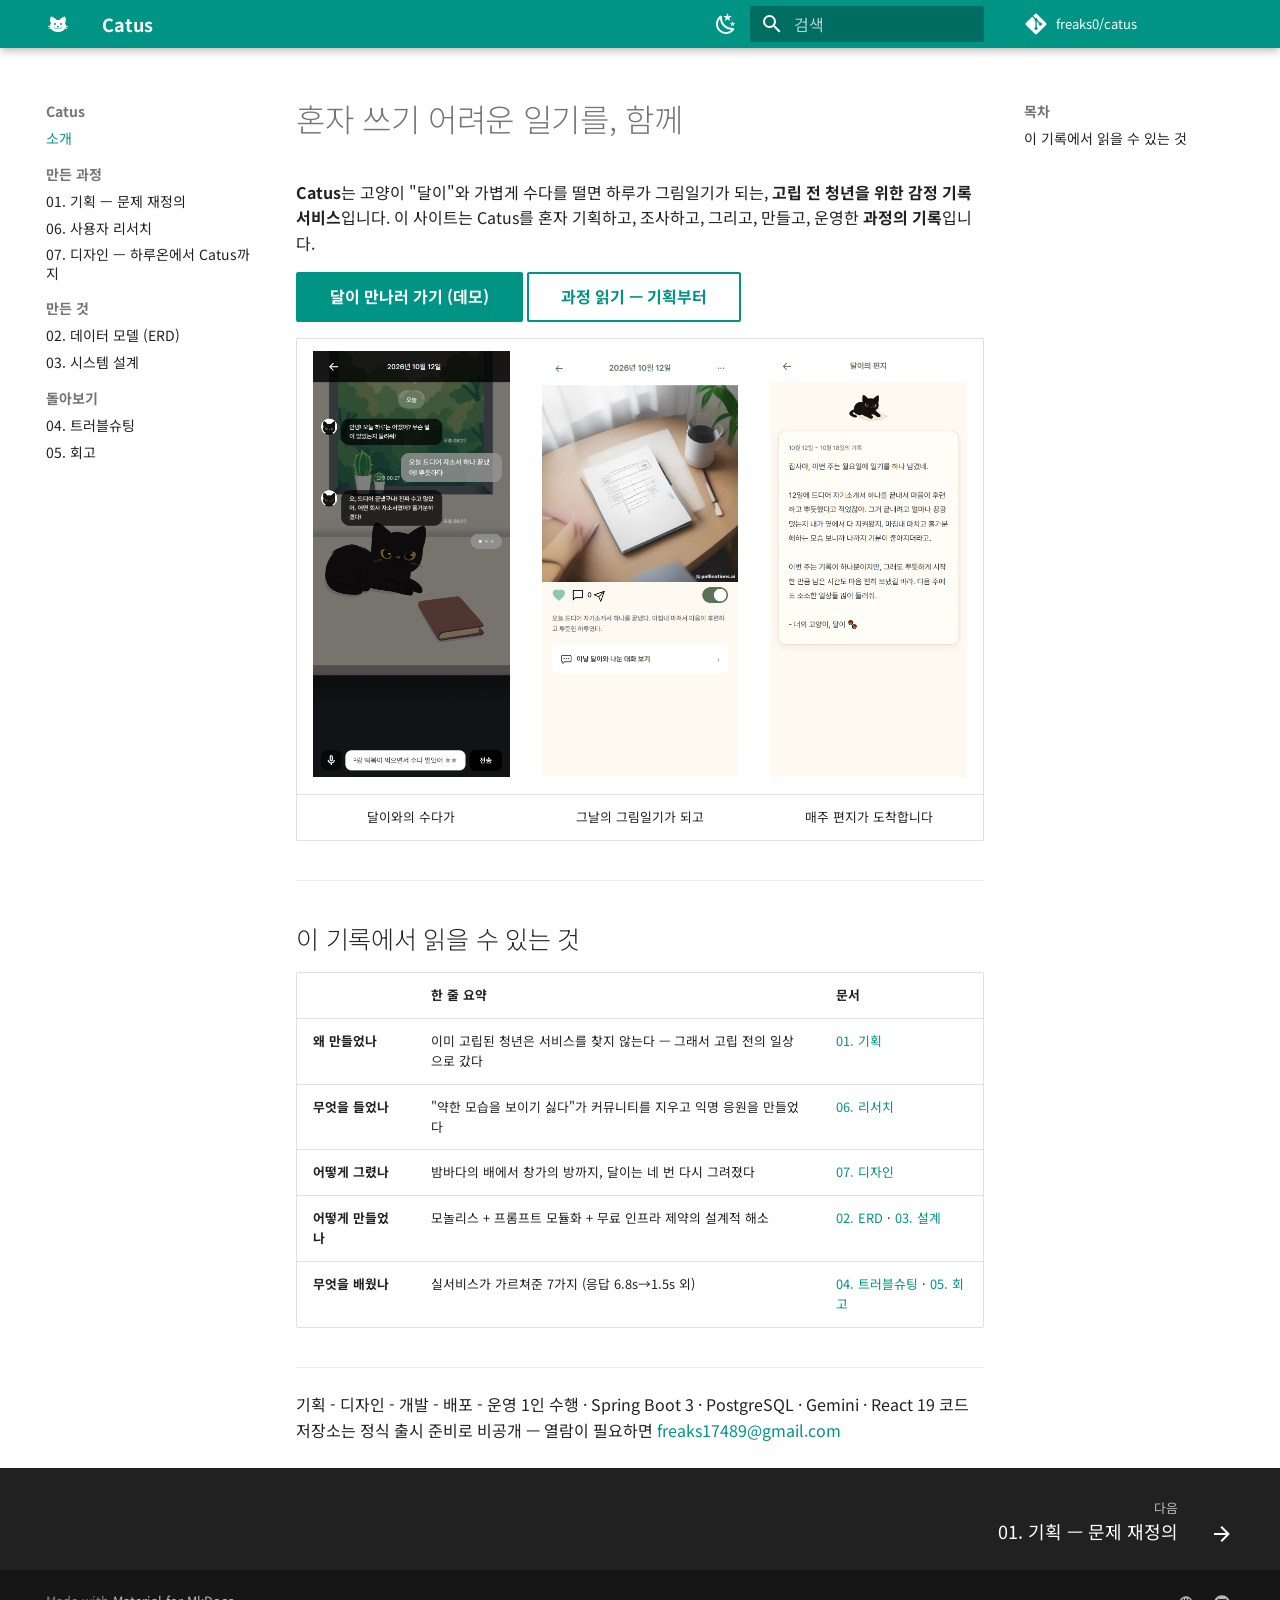
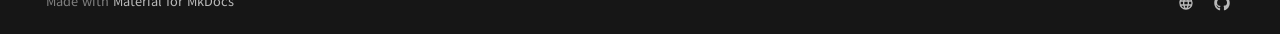
==== index.html @ 35c1a683 "Deployed dc7aa22 with MkDocs version: 1.6.1" ====
<!doctype html>
<html lang="ko" class="no-js">
  <head>
    
      <meta charset="utf-8">
      <meta name="viewport" content="width=device-width,initial-scale=1">
      
        <meta name="description" content="고립 전 청년을 위한 대화형 감정 기록 서비스 — 기획·설계·운영 기록">
      
      
      
        <link rel="canonical" href="https://freaks0.github.io/catus/index.html">
      
      
      
        <link rel="next" href="01-planning.html">
      
      
        
      
      
      <link rel="icon" href="design/dali-final.png">
      <meta name="generator" content="mkdocs-1.6.1, mkdocs-material-9.7.7">
    
    
      
        <title>Catus</title>
      
    
    
      <link rel="stylesheet" href="assets/stylesheets/main.ec1eaa64.min.css">
      
        
        <link rel="stylesheet" href="assets/stylesheets/palette.ab4e12ef.min.css">
      
      


    
    
      
    
    
      
        
        
        <link rel="preconnect" href="https://fonts.gstatic.com" crossorigin>
        <link rel="stylesheet" href="https://fonts.googleapis.com/css?family=Noto+Sans+KR:300,300i,400,400i,700,700i%7CJetBrains+Mono:400,400i,700,700i&display=fallback">
        <style>:root{--md-text-font:"Noto Sans KR";--md-code-font:"JetBrains Mono"}</style>
      
    
    
    <script>__md_scope=new URL(".",location),__md_hash=e=>[...e].reduce(((e,_)=>(e<<5)-e+_.charCodeAt(0)),0),__md_get=(e,_=localStorage,t=__md_scope)=>JSON.parse(_.getItem(t.pathname+"."+e)),__md_set=(e,_,t=localStorage,a=__md_scope)=>{try{t.setItem(a.pathname+"."+e,JSON.stringify(_))}catch(e){}}</script>
    
      

    
    
  </head>
  
  
    
    
      
    
    
    
    
    <body dir="ltr" data-md-color-scheme="default" data-md-color-primary="teal" data-md-color-accent="deep-orange">
  
    
    <input class="md-toggle" data-md-toggle="drawer" type="checkbox" id="__drawer" autocomplete="off">
    <input class="md-toggle" data-md-toggle="search" type="checkbox" id="__search" autocomplete="off">
    <label class="md-overlay" for="__drawer"></label>
    <div data-md-component="skip">
      
        
        <a href="#_1" class="md-skip">
          콘텐츠로 이동
        </a>
      
    </div>
    <div data-md-component="announce">
      
    </div>
    
    
      

  

<header class="md-header md-header--shadow" data-md-component="header">
  <nav class="md-header__inner md-grid" aria-label="상단/헤더">
    <a href="index.html" title="Catus" class="md-header__button md-logo" aria-label="Catus" data-md-component="logo">
      
  
  <svg xmlns="http://www.w3.org/2000/svg" viewBox="0 0 24 24"><path d="m12 8-1.33.09C9.81 7.07 7.4 4.5 5 4.5c0 0-1.97 2.96-.04 6.91-.55.83-.89 1.26-.96 2.25l-1.93.29.21.98 1.76-.26.14.71-1.57.94.47.89 1.45-.89C5.68 18.76 8.59 20 12 20s6.32-1.24 7.47-3.68l1.45.89.47-.89-1.57-.94.14-.71 1.76.26.21-.98-1.93-.29c-.07-.99-.41-1.42-.96-2.25C20.97 7.46 19 4.5 19 4.5c-2.4 0-4.81 2.57-5.67 3.59zm-3 3a1 1 0 0 1 1 1 1 1 0 0 1-1 1 1 1 0 0 1-1-1 1 1 0 0 1 1-1m6 0a1 1 0 0 1 1 1 1 1 0 0 1-1 1 1 1 0 0 1-1-1 1 1 0 0 1 1-1m-4 3h2l-.7 1.39c.2.64.76 1.11 1.45 1.11a1.5 1.5 0 0 0 1.5-1.5h.5a2 2 0 0 1-2 2c-.75 0-1.4-.41-1.75-1-.35.59-1 1-1.75 1a2 2 0 0 1-2-2h.5a1.5 1.5 0 0 0 1.5 1.5c.69 0 1.25-.47 1.45-1.11z"/></svg>

    </a>
    <label class="md-header__button md-icon" for="__drawer">
      
      <svg xmlns="http://www.w3.org/2000/svg" viewBox="0 0 24 24"><path d="M3 6h18v2H3zm0 5h18v2H3zm0 5h18v2H3z"/></svg>
    </label>
    <div class="md-header__title" data-md-component="header-title">
      <div class="md-header__ellipsis">
        <div class="md-header__topic">
          <span class="md-ellipsis">
            Catus
          </span>
        </div>
        <div class="md-header__topic" data-md-component="header-topic">
          <span class="md-ellipsis">
            
              소개
            
          </span>
        </div>
      </div>
    </div>
    
      
        <form class="md-header__option" data-md-component="palette">
  
    
    
    
    <input class="md-option" data-md-color-media="(prefers-color-scheme: light)" data-md-color-scheme="default" data-md-color-primary="teal" data-md-color-accent="deep-orange"  aria-label="다크 모드"  type="radio" name="__palette" id="__palette_0">
    
      <label class="md-header__button md-icon" title="다크 모드" for="__palette_1" hidden>
        <svg xmlns="http://www.w3.org/2000/svg" viewBox="0 0 24 24"><path d="m17.75 4.09-2.53 1.94.91 3.06-2.63-1.81-2.63 1.81.91-3.06-2.53-1.94L12.44 4l1.06-3 1.06 3zm3.5 6.91-1.64 1.25.59 1.98-1.7-1.17-1.7 1.17.59-1.98L15.75 11l2.06-.05L18.5 9l.69 1.95zm-2.28 4.95c.83-.08 1.72 1.1 1.19 1.85-.32.45-.66.87-1.08 1.27C15.17 23 8.84 23 4.94 19.07c-3.91-3.9-3.91-10.24 0-14.14.4-.4.82-.76 1.27-1.08.75-.53 1.93.36 1.85 1.19-.27 2.86.69 5.83 2.89 8.02a9.96 9.96 0 0 0 8.02 2.89m-1.64 2.02a12.08 12.08 0 0 1-7.8-3.47c-2.17-2.19-3.33-5-3.49-7.82-2.81 3.14-2.7 7.96.31 10.98 3.02 3.01 7.84 3.12 10.98.31"/></svg>
      </label>
    
  
    
    
    
    <input class="md-option" data-md-color-media="(prefers-color-scheme: dark)" data-md-color-scheme="slate" data-md-color-primary="teal" data-md-color-accent="deep-orange"  aria-label="라이트 모드"  type="radio" name="__palette" id="__palette_1">
    
      <label class="md-header__button md-icon" title="라이트 모드" for="__palette_0" hidden>
        <svg xmlns="http://www.w3.org/2000/svg" viewBox="0 0 24 24"><path d="M12 7a5 5 0 0 1 5 5 5 5 0 0 1-5 5 5 5 0 0 1-5-5 5 5 0 0 1 5-5m0 2a3 3 0 0 0-3 3 3 3 0 0 0 3 3 3 3 0 0 0 3-3 3 3 0 0 0-3-3m0-7 2.39 3.42C13.65 5.15 12.84 5 12 5s-1.65.15-2.39.42zM3.34 7l4.16-.35A7.2 7.2 0 0 0 5.94 8.5c-.44.74-.69 1.5-.83 2.29zm.02 10 1.76-3.77a7.131 7.131 0 0 0 2.38 4.14zM20.65 7l-1.77 3.79a7.02 7.02 0 0 0-2.38-4.15zm-.01 10-4.14.36c.59-.51 1.12-1.14 1.54-1.86.42-.73.69-1.5.83-2.29zM12 22l-2.41-3.44c.74.27 1.55.44 2.41.44.82 0 1.63-.17 2.37-.44z"/></svg>
      </label>
    
  
</form>
      
    
    
      <script>var palette=__md_get("__palette");if(palette&&palette.color){if("(prefers-color-scheme)"===palette.color.media){var media=matchMedia("(prefers-color-scheme: light)"),input=document.querySelector(media.matches?"[data-md-color-media='(prefers-color-scheme: light)']":"[data-md-color-media='(prefers-color-scheme: dark)']");palette.color.media=input.getAttribute("data-md-color-media"),palette.color.scheme=input.getAttribute("data-md-color-scheme"),palette.color.primary=input.getAttribute("data-md-color-primary"),palette.color.accent=input.getAttribute("data-md-color-accent")}for(var[key,value]of Object.entries(palette.color))document.body.setAttribute("data-md-color-"+key,value)}</script>
    
    
    
      
      
        <label class="md-header__button md-icon" for="__search">
          
          <svg xmlns="http://www.w3.org/2000/svg" viewBox="0 0 24 24"><path d="M9.5 3A6.5 6.5 0 0 1 16 9.5c0 1.61-.59 3.09-1.56 4.23l.27.27h.79l5 5-1.5 1.5-5-5v-.79l-.27-.27A6.52 6.52 0 0 1 9.5 16 6.5 6.5 0 0 1 3 9.5 6.5 6.5 0 0 1 9.5 3m0 2C7 5 5 7 5 9.5S7 14 9.5 14 14 12 14 9.5 12 5 9.5 5"/></svg>
        </label>
        <div class="md-search" data-md-component="search" role="dialog">
  <label class="md-search__overlay" for="__search"></label>
  <div class="md-search__inner" role="search">
    <form class="md-search__form" name="search">
      <input type="text" class="md-search__input" name="query" aria-label="검색" placeholder="검색" autocapitalize="off" autocorrect="off" autocomplete="off" spellcheck="false" data-md-component="search-query" required>
      <label class="md-search__icon md-icon" for="__search">
        
        <svg xmlns="http://www.w3.org/2000/svg" viewBox="0 0 24 24"><path d="M9.5 3A6.5 6.5 0 0 1 16 9.5c0 1.61-.59 3.09-1.56 4.23l.27.27h.79l5 5-1.5 1.5-5-5v-.79l-.27-.27A6.52 6.52 0 0 1 9.5 16 6.5 6.5 0 0 1 3 9.5 6.5 6.5 0 0 1 9.5 3m0 2C7 5 5 7 5 9.5S7 14 9.5 14 14 12 14 9.5 12 5 9.5 5"/></svg>
        
        <svg xmlns="http://www.w3.org/2000/svg" viewBox="0 0 24 24"><path d="M20 11v2H8l5.5 5.5-1.42 1.42L4.16 12l7.92-7.92L13.5 5.5 8 11z"/></svg>
      </label>
      <nav class="md-search__options" aria-label="검색">
        
        <button type="reset" class="md-search__icon md-icon" title="지우기" aria-label="지우기" tabindex="-1">
          
          <svg xmlns="http://www.w3.org/2000/svg" viewBox="0 0 24 24"><path d="M19 6.41 17.59 5 12 10.59 6.41 5 5 6.41 10.59 12 5 17.59 6.41 19 12 13.41 17.59 19 19 17.59 13.41 12z"/></svg>
        </button>
      </nav>
      
        <div class="md-search__suggest" data-md-component="search-suggest"></div>
      
    </form>
    <div class="md-search__output">
      <div class="md-search__scrollwrap" tabindex="0" data-md-scrollfix>
        <div class="md-search-result" data-md-component="search-result">
          <div class="md-search-result__meta">
            검색 초기화
          </div>
          <ol class="md-search-result__list" role="presentation"></ol>
        </div>
      </div>
    </div>
  </div>
</div>
      
    
    
      <div class="md-header__source">
        <a href="https://github.com/freaks0/catus" title="저장소로 이동" class="md-source" data-md-component="source">
  <div class="md-source__icon md-icon">
    
    <svg xmlns="http://www.w3.org/2000/svg" viewBox="0 0 448 512"><!--! Font Awesome Free 7.1.0 by @fontawesome - https://fontawesome.com License - https://fontawesome.com/license/free (Icons: CC BY 4.0, Fonts: SIL OFL 1.1, Code: MIT License) Copyright 2025 Fonticons, Inc.--><path d="M439.6 236.1 244 40.5c-5.4-5.5-12.8-8.5-20.4-8.5s-15 3-20.4 8.4L162.5 81l51.5 51.5c27.1-9.1 52.7 16.8 43.4 43.7l49.7 49.7c34.2-11.8 61.2 31 35.5 56.7-26.5 26.5-70.2-2.9-56-37.3L240.3 199v121.9c25.3 12.5 22.3 41.8 9.1 55-6.4 6.4-15.2 10.1-24.3 10.1s-17.8-3.6-24.3-10.1c-17.6-17.6-11.1-46.9 11.2-56v-123c-20.8-8.5-24.6-30.7-18.6-45L142.6 101 8.5 235.1C3 240.6 0 247.9 0 255.5s3 15 8.5 20.4l195.6 195.7c5.4 5.4 12.7 8.4 20.4 8.4s15-3 20.4-8.4l194.7-194.7c5.4-5.4 8.4-12.8 8.4-20.4s-3-15-8.4-20.4"/></svg>
  </div>
  <div class="md-source__repository">
    freaks0/catus
  </div>
</a>
      </div>
    
  </nav>
  
</header>
    
    <div class="md-container" data-md-component="container">
      
      
        
          
        
      
      <main class="md-main" data-md-component="main">
        <div class="md-main__inner md-grid">
          
            
              
              <div class="md-sidebar md-sidebar--primary" data-md-component="sidebar" data-md-type="navigation" >
                <div class="md-sidebar__scrollwrap">
                  <div class="md-sidebar__inner">
                    



<nav class="md-nav md-nav--primary" aria-label="네비게이션" data-md-level="0">
  <label class="md-nav__title" for="__drawer">
    <a href="index.html" title="Catus" class="md-nav__button md-logo" aria-label="Catus" data-md-component="logo">
      
  
  <svg xmlns="http://www.w3.org/2000/svg" viewBox="0 0 24 24"><path d="m12 8-1.33.09C9.81 7.07 7.4 4.5 5 4.5c0 0-1.97 2.96-.04 6.91-.55.83-.89 1.26-.96 2.25l-1.93.29.21.98 1.76-.26.14.71-1.57.94.47.89 1.45-.89C5.68 18.76 8.59 20 12 20s6.32-1.24 7.47-3.68l1.45.89.47-.89-1.57-.94.14-.71 1.76.26.21-.98-1.93-.29c-.07-.99-.41-1.42-.96-2.25C20.97 7.46 19 4.5 19 4.5c-2.4 0-4.81 2.57-5.67 3.59zm-3 3a1 1 0 0 1 1 1 1 1 0 0 1-1 1 1 1 0 0 1-1-1 1 1 0 0 1 1-1m6 0a1 1 0 0 1 1 1 1 1 0 0 1-1 1 1 1 0 0 1-1-1 1 1 0 0 1 1-1m-4 3h2l-.7 1.39c.2.64.76 1.11 1.45 1.11a1.5 1.5 0 0 0 1.5-1.5h.5a2 2 0 0 1-2 2c-.75 0-1.4-.41-1.75-1-.35.59-1 1-1.75 1a2 2 0 0 1-2-2h.5a1.5 1.5 0 0 0 1.5 1.5c.69 0 1.25-.47 1.45-1.11z"/></svg>

    </a>
    Catus
  </label>
  
    <div class="md-nav__source">
      <a href="https://github.com/freaks0/catus" title="저장소로 이동" class="md-source" data-md-component="source">
  <div class="md-source__icon md-icon">
    
    <svg xmlns="http://www.w3.org/2000/svg" viewBox="0 0 448 512"><!--! Font Awesome Free 7.1.0 by @fontawesome - https://fontawesome.com License - https://fontawesome.com/license/free (Icons: CC BY 4.0, Fonts: SIL OFL 1.1, Code: MIT License) Copyright 2025 Fonticons, Inc.--><path d="M439.6 236.1 244 40.5c-5.4-5.5-12.8-8.5-20.4-8.5s-15 3-20.4 8.4L162.5 81l51.5 51.5c27.1-9.1 52.7 16.8 43.4 43.7l49.7 49.7c34.2-11.8 61.2 31 35.5 56.7-26.5 26.5-70.2-2.9-56-37.3L240.3 199v121.9c25.3 12.5 22.3 41.8 9.1 55-6.4 6.4-15.2 10.1-24.3 10.1s-17.8-3.6-24.3-10.1c-17.6-17.6-11.1-46.9 11.2-56v-123c-20.8-8.5-24.6-30.7-18.6-45L142.6 101 8.5 235.1C3 240.6 0 247.9 0 255.5s3 15 8.5 20.4l195.6 195.7c5.4 5.4 12.7 8.4 20.4 8.4s15-3 20.4-8.4l194.7-194.7c5.4-5.4 8.4-12.8 8.4-20.4s-3-15-8.4-20.4"/></svg>
  </div>
  <div class="md-source__repository">
    freaks0/catus
  </div>
</a>
    </div>
  
  <ul class="md-nav__list" data-md-scrollfix>
    
      
      
  
  
    
  
  
  
    <li class="md-nav__item md-nav__item--active">
      
      <input class="md-nav__toggle md-toggle" type="checkbox" id="__toc">
      
      
        
      
      
        <label class="md-nav__link md-nav__link--active" for="__toc">
          
  
  
  <span class="md-ellipsis">
    
  
    소개
  

    
  </span>
  
  

          <span class="md-nav__icon md-icon"></span>
        </label>
      
      <a href="index.html" class="md-nav__link md-nav__link--active">
        
  
  
  <span class="md-ellipsis">
    
  
    소개
  

    
  </span>
  
  

      </a>
      
        

<nav class="md-nav md-nav--secondary" aria-label="목차">
  
  
  
    
  
  
    <label class="md-nav__title" for="__toc">
      <span class="md-nav__icon md-icon"></span>
      목차
    </label>
    <ul class="md-nav__list" data-md-component="toc" data-md-scrollfix>
      
        <li class="md-nav__item">
  <a href="#_2" class="md-nav__link">
    <span class="md-ellipsis">
      
        이 기록에서 읽을 수 있는 것
      
    </span>
  </a>
  
</li>
      
    </ul>
  
</nav>
      
    </li>
  

    
      
      
  
  
  
  
    
    
    
    
      
        
        
      
    
    
    <li class="md-nav__item md-nav__item--section md-nav__item--nested">
      
        
        
        <input class="md-nav__toggle md-toggle " type="checkbox" id="__nav_2" >
        
          
          <label class="md-nav__link" for="__nav_2" id="__nav_2_label" tabindex="">
            
  
  
  <span class="md-ellipsis">
    
  
    만든 과정
  

    
  </span>
  
  

            <span class="md-nav__icon md-icon"></span>
          </label>
        
        <nav class="md-nav" data-md-level="1" aria-labelledby="__nav_2_label" aria-expanded="false">
          <label class="md-nav__title" for="__nav_2">
            <span class="md-nav__icon md-icon"></span>
            
  
    만든 과정
  

          </label>
          <ul class="md-nav__list" data-md-scrollfix>
            
              
                
  
  
  
  
    <li class="md-nav__item">
      <a href="01-planning.html" class="md-nav__link">
        
  
  
  <span class="md-ellipsis">
    
  
    01. 기획 — 문제 재정의
  

    
  </span>
  
  

      </a>
    </li>
  

              
            
              
                
  
  
  
  
    <li class="md-nav__item">
      <a href="06-user-research.html" class="md-nav__link">
        
  
  
  <span class="md-ellipsis">
    
  
    06. 사용자 리서치
  

    
  </span>
  
  

      </a>
    </li>
  

              
            
              
                
  
  
  
  
    <li class="md-nav__item">
      <a href="07-design.html" class="md-nav__link">
        
  
  
  <span class="md-ellipsis">
    
  
    07. 디자인 — 하루온에서 Catus까지
  

    
  </span>
  
  

      </a>
    </li>
  

              
            
          </ul>
        </nav>
      
    </li>
  

    
      
      
  
  
  
  
    
    
    
    
      
        
        
      
    
    
    <li class="md-nav__item md-nav__item--section md-nav__item--nested">
      
        
        
        <input class="md-nav__toggle md-toggle " type="checkbox" id="__nav_3" >
        
          
          <label class="md-nav__link" for="__nav_3" id="__nav_3_label" tabindex="">
            
  
  
  <span class="md-ellipsis">
    
  
    만든 것
  

    
  </span>
  
  

            <span class="md-nav__icon md-icon"></span>
          </label>
        
        <nav class="md-nav" data-md-level="1" aria-labelledby="__nav_3_label" aria-expanded="false">
          <label class="md-nav__title" for="__nav_3">
            <span class="md-nav__icon md-icon"></span>
            
  
    만든 것
  

          </label>
          <ul class="md-nav__list" data-md-scrollfix>
            
              
                
  
  
  
  
    <li class="md-nav__item">
      <a href="02-erd.html" class="md-nav__link">
        
  
  
  <span class="md-ellipsis">
    
  
    02. 데이터 모델 (ERD)
  

    
  </span>
  
  

      </a>
    </li>
  

              
            
              
                
  
  
  
  
    <li class="md-nav__item">
      <a href="03-architecture.html" class="md-nav__link">
        
  
  
  <span class="md-ellipsis">
    
  
    03. 시스템 설계
  

    
  </span>
  
  

      </a>
    </li>
  

              
            
          </ul>
        </nav>
      
    </li>
  

    
      
      
  
  
  
  
    
    
    
    
      
        
        
      
    
    
    <li class="md-nav__item md-nav__item--section md-nav__item--nested">
      
        
        
        <input class="md-nav__toggle md-toggle " type="checkbox" id="__nav_4" >
        
          
          <label class="md-nav__link" for="__nav_4" id="__nav_4_label" tabindex="">
            
  
  
  <span class="md-ellipsis">
    
  
    돌아보기
  

    
  </span>
  
  

            <span class="md-nav__icon md-icon"></span>
          </label>
        
        <nav class="md-nav" data-md-level="1" aria-labelledby="__nav_4_label" aria-expanded="false">
          <label class="md-nav__title" for="__nav_4">
            <span class="md-nav__icon md-icon"></span>
            
  
    돌아보기
  

          </label>
          <ul class="md-nav__list" data-md-scrollfix>
            
              
                
  
  
  
  
    <li class="md-nav__item">
      <a href="04-troubleshooting.html" class="md-nav__link">
        
  
  
  <span class="md-ellipsis">
    
  
    04. 트러블슈팅
  

    
  </span>
  
  

      </a>
    </li>
  

              
            
              
                
  
  
  
  
    <li class="md-nav__item">
      <a href="05-retrospective.html" class="md-nav__link">
        
  
  
  <span class="md-ellipsis">
    
  
    05. 회고
  

    
  </span>
  
  

      </a>
    </li>
  

              
            
          </ul>
        </nav>
      
    </li>
  

    
  </ul>
</nav>
                  </div>
                </div>
              </div>
            
            
              
              <div class="md-sidebar md-sidebar--secondary" data-md-component="sidebar" data-md-type="toc" >
                <div class="md-sidebar__scrollwrap">
                  <div class="md-sidebar__inner">
                    

<nav class="md-nav md-nav--secondary" aria-label="목차">
  
  
  
    
  
  
    <label class="md-nav__title" for="__toc">
      <span class="md-nav__icon md-icon"></span>
      목차
    </label>
    <ul class="md-nav__list" data-md-component="toc" data-md-scrollfix>
      
        <li class="md-nav__item">
  <a href="#_2" class="md-nav__link">
    <span class="md-ellipsis">
      
        이 기록에서 읽을 수 있는 것
      
    </span>
  </a>
  
</li>
      
    </ul>
  
</nav>
                  </div>
                </div>
              </div>
            
          
          
            <div class="md-content" data-md-component="content">
              
              <article class="md-content__inner md-typeset">
                
                  


  
  


<h1 id="_1">혼자 쓰기 어려운 일기를, 함께<a class="headerlink" href="#_1" title="Permanent link">&para;</a></h1>
<p><strong>Catus</strong>는 고양이 "달이"와 가볍게 수다를 떨면 하루가 그림일기가 되는, <strong>고립 전 청년을 위한 감정 기록 서비스</strong>입니다.
이 사이트는 Catus를 혼자 기획하고, 조사하고, 그리고, 만들고, 운영한 <strong>과정의 기록</strong>입니다.</p>
<p><a class="md-button md-button--primary" href="https://catus-app.vercel.app">달이 만나러 가기 (데모)</a>
<a class="md-button" href="01-planning.html">과정 읽기 — 기획부터</a></p>
<table>
<thead>
<tr>
<th style="text-align: center;"><img src="screenshots/chat.png" width="230"/></th>
<th style="text-align: center;"><img src="screenshots/diary.png" width="230"/></th>
<th style="text-align: center;"><img src="screenshots/letter.png" width="230"/></th>
</tr>
</thead>
<tbody>
<tr>
<td style="text-align: center;">달이와의 수다가</td>
<td style="text-align: center;">그날의 그림일기가 되고</td>
<td style="text-align: center;">매주 편지가 도착합니다</td>
</tr>
</tbody>
</table>
<hr />
<h2 id="_2">이 기록에서 읽을 수 있는 것<a class="headerlink" href="#_2" title="Permanent link">&para;</a></h2>
<table>
<thead>
<tr>
<th></th>
<th>한 줄 요약</th>
<th>문서</th>
</tr>
</thead>
<tbody>
<tr>
<td><strong>왜 만들었나</strong></td>
<td>이미 고립된 청년은 서비스를 찾지 않는다 — 그래서 고립 전의 일상으로 갔다</td>
<td><a href="01-planning.html">01. 기획</a></td>
</tr>
<tr>
<td><strong>무엇을 들었나</strong></td>
<td>"약한 모습을 보이기 싫다"가 커뮤니티를 지우고 익명 응원을 만들었다</td>
<td><a href="06-user-research.html">06. 리서치</a></td>
</tr>
<tr>
<td><strong>어떻게 그렸나</strong></td>
<td>밤바다의 배에서 창가의 방까지, 달이는 네 번 다시 그려졌다</td>
<td><a href="07-design.html">07. 디자인</a></td>
</tr>
<tr>
<td><strong>어떻게 만들었나</strong></td>
<td>모놀리스 + 프롬프트 모듈화 + 무료 인프라 제약의 설계적 해소</td>
<td><a href="02-erd.html">02. ERD</a> · <a href="03-architecture.html">03. 설계</a></td>
</tr>
<tr>
<td><strong>무엇을 배웠나</strong></td>
<td>실서비스가 가르쳐준 7가지 (응답 6.8s→1.5s 외)</td>
<td><a href="04-troubleshooting.html">04. 트러블슈팅</a> · <a href="05-retrospective.html">05. 회고</a></td>
</tr>
</tbody>
</table>
<hr />
<p>기획 - 디자인 - 개발 - 배포 - 운영 1인 수행 · Spring Boot 3 · PostgreSQL · Gemini · React 19
코드 저장소는 정식 출시 준비로 비공개 — 열람이 필요하면 <a href="mailto:freaks17489@gmail.com">freaks17489@gmail.com</a></p>












                
              </article>
            </div>
          
          
<script>var target=document.getElementById(location.hash.slice(1));target&&target.name&&(target.checked=target.name.startsWith("__tabbed_"))</script>
        </div>
        
          <button type="button" class="md-top md-icon" data-md-component="top" hidden>
  
  <svg xmlns="http://www.w3.org/2000/svg" viewBox="0 0 24 24"><path d="M13 20h-2V8l-5.5 5.5-1.42-1.42L12 4.16l7.92 7.92-1.42 1.42L13 8z"/></svg>
  맨위로
</button>
        
      </main>
      
        <footer class="md-footer">
  
    
      
      <nav class="md-footer__inner md-grid" aria-label="하단/푸터" >
        
        
          
          <a href="01-planning.html" class="md-footer__link md-footer__link--next" aria-label="다음: 01. 기획 — 문제 재정의">
            <div class="md-footer__title">
              <span class="md-footer__direction">
                다음
              </span>
              <div class="md-ellipsis">
                01. 기획 — 문제 재정의
              </div>
            </div>
            <div class="md-footer__button md-icon">
              
              <svg xmlns="http://www.w3.org/2000/svg" viewBox="0 0 24 24"><path d="M4 11v2h12l-5.5 5.5 1.42 1.42L19.84 12l-7.92-7.92L10.5 5.5 16 11z"/></svg>
            </div>
          </a>
        
      </nav>
    
  
  <div class="md-footer-meta md-typeset">
    <div class="md-footer-meta__inner md-grid">
      <div class="md-copyright">
  
  
    Made with
    <a href="https://squidfunk.github.io/mkdocs-material/" target="_blank" rel="noopener">
      Material for MkDocs
    </a>
  
</div>
      
        
<div class="md-social">
  
    
    
    
    
    <a href="https://catus-app.vercel.app" target="_blank" rel="noopener" title="Live Demo" class="md-social__link">
      <svg xmlns="http://www.w3.org/2000/svg" viewBox="0 0 24 24"><path d="M16.36 14c.08-.66.14-1.32.14-2s-.06-1.34-.14-2h3.38c.16.64.26 1.31.26 2s-.1 1.36-.26 2m-5.15 5.56c.6-1.11 1.06-2.31 1.38-3.56h2.95a8.03 8.03 0 0 1-4.33 3.56M14.34 14H9.66c-.1-.66-.16-1.32-.16-2s.06-1.35.16-2h4.68c.09.65.16 1.32.16 2s-.07 1.34-.16 2M12 19.96c-.83-1.2-1.5-2.53-1.91-3.96h3.82c-.41 1.43-1.08 2.76-1.91 3.96M8 8H5.08A7.92 7.92 0 0 1 9.4 4.44C8.8 5.55 8.35 6.75 8 8m-2.92 8H8c.35 1.25.8 2.45 1.4 3.56A8 8 0 0 1 5.08 16m-.82-2C4.1 13.36 4 12.69 4 12s.1-1.36.26-2h3.38c-.08.66-.14 1.32-.14 2s.06 1.34.14 2M12 4.03c.83 1.2 1.5 2.54 1.91 3.97h-3.82c.41-1.43 1.08-2.77 1.91-3.97M18.92 8h-2.95a15.7 15.7 0 0 0-1.38-3.56c1.84.63 3.37 1.9 4.33 3.56M12 2C6.47 2 2 6.5 2 12a10 10 0 0 0 10 10 10 10 0 0 0 10-10A10 10 0 0 0 12 2"/></svg>
    </a>
  
    
    
    
    
      
      
    
    <a href="https://github.com/freaks0" target="_blank" rel="noopener" title="github.com" class="md-social__link">
      <svg xmlns="http://www.w3.org/2000/svg" viewBox="0 0 512 512"><!--! Font Awesome Free 7.1.0 by @fontawesome - https://fontawesome.com License - https://fontawesome.com/license/free (Icons: CC BY 4.0, Fonts: SIL OFL 1.1, Code: MIT License) Copyright 2025 Fonticons, Inc.--><path d="M173.9 397.4c0 2-2.3 3.6-5.2 3.6-3.3.3-5.6-1.3-5.6-3.6 0-2 2.3-3.6 5.2-3.6 3-.3 5.6 1.3 5.6 3.6m-31.1-4.5c-.7 2 1.3 4.3 4.3 4.9 2.6 1 5.6 0 6.2-2s-1.3-4.3-4.3-5.2c-2.6-.7-5.5.3-6.2 2.3m44.2-1.7c-2.9.7-4.9 2.6-4.6 4.9.3 2 2.9 3.3 5.9 2.6 2.9-.7 4.9-2.6 4.6-4.6-.3-1.9-3-3.2-5.9-2.9M252.8 8C114.1 8 8 113.3 8 252c0 110.9 69.8 205.8 169.5 239.2 12.8 2.3 17.3-5.6 17.3-12.1 0-6.2-.3-40.4-.3-61.4 0 0-70 15-84.7-29.8 0 0-11.4-29.1-27.8-36.6 0 0-22.9-15.7 1.6-15.4 0 0 24.9 2 38.6 25.8 21.9 38.6 58.6 27.5 72.9 20.9 2.3-16 8.8-27.1 16-33.7-55.9-6.2-112.3-14.3-112.3-110.5 0-27.5 7.6-41.3 23.6-58.9-2.6-6.5-11.1-33.3 2.6-67.9 20.9-6.5 69 27 69 27 20-5.6 41.5-8.5 62.8-8.5s42.8 2.9 62.8 8.5c0 0 48.1-33.6 69-27 13.7 34.7 5.2 61.4 2.6 67.9 16 17.7 25.8 31.5 25.8 58.9 0 96.5-58.9 104.2-114.8 110.5 9.2 7.9 17 22.9 17 46.4 0 33.7-.3 75.4-.3 83.6 0 6.5 4.6 14.4 17.3 12.1C436.2 457.8 504 362.9 504 252 504 113.3 391.5 8 252.8 8M105.2 352.9c-1.3 1-1 3.3.7 5.2 1.6 1.6 3.9 2.3 5.2 1 1.3-1 1-3.3-.7-5.2-1.6-1.6-3.9-2.3-5.2-1m-10.8-8.1c-.7 1.3.3 2.9 2.3 3.9 1.6 1 3.6.7 4.3-.7.7-1.3-.3-2.9-2.3-3.9-2-.6-3.6-.3-4.3.7m32.4 35.6c-1.6 1.3-1 4.3 1.3 6.2 2.3 2.3 5.2 2.6 6.5 1 1.3-1.3.7-4.3-1.3-6.2-2.2-2.3-5.2-2.6-6.5-1m-11.4-14.7c-1.6 1-1.6 3.6 0 5.9s4.3 3.3 5.6 2.3c1.6-1.3 1.6-3.9 0-6.2-1.4-2.3-4-3.3-5.6-2"/></svg>
    </a>
  
</div>
      
    </div>
  </div>
</footer>
      
    </div>
    <div class="md-dialog" data-md-component="dialog">
      <div class="md-dialog__inner md-typeset"></div>
    </div>
    
    
    
      
      
      <script id="__config" type="application/json">{"annotate": null, "base": ".", "features": ["navigation.sections", "navigation.top", "navigation.footer", "toc.follow", "search.suggest", "content.code.copy"], "search": "assets/javascripts/workers/search.2c215733.min.js", "tags": null, "translations": {"clipboard.copied": "\ud074\ub9bd\ubcf4\ub4dc\uc5d0 \ubcf5\uc0ac\ub428", "clipboard.copy": "\ud074\ub9bd\ubcf4\ub4dc\ub85c \ubcf5\uc0ac", "search.result.more.one": "\uc774 \ubb38\uc11c\uc5d0\uc11c 1\uac1c\uc758 \uac80\uc0c9 \uacb0\uacfc \ub354 \ubcf4\uae30", "search.result.more.other": "\uc774 \ubb38\uc11c\uc5d0\uc11c #\uac1c\uc758 \uac80\uc0c9 \uacb0\uacfc \ub354 \ubcf4\uae30", "search.result.none": "\uac80\uc0c9\uc5b4\uc640 \uc77c\uce58\ud558\ub294 \ubb38\uc11c\uac00 \uc5c6\uc2b5\ub2c8\ub2e4", "search.result.one": "1\uac1c\uc758 \uc77c\uce58\ud558\ub294 \ubb38\uc11c", "search.result.other": "#\uac1c\uc758 \uc77c\uce58\ud558\ub294 \ubb38\uc11c", "search.result.placeholder": "\uac80\uc0c9\uc5b4\ub97c \uc785\ub825\ud558\uc138\uc694", "search.result.term.missing": "\ud3ec\ud568\ub418\uc9c0 \uc54a\uc740 \uac80\uc0c9\uc5b4", "select.version": "\ubc84\uc804 \uc120\ud0dd"}, "version": null}</script>
    
    
      <script src="assets/javascripts/bundle.d7400e89.min.js"></script>
      
    
  </body>
</html>
---- assets/stylesheets/main.ec1eaa64.min.css ----
@charset "UTF-8";html{-webkit-text-size-adjust:none;-moz-text-size-adjust:none;text-size-adjust:none;box-sizing:border-box}*,:after,:before{box-sizing:inherit}@media (prefers-reduced-motion){*,:after,:before{transition:none!important}}body{margin:0}a,button,input,label{-webkit-tap-highlight-color:transparent}a{color:inherit;text-decoration:none}hr{border:0;box-sizing:initial;display:block;height:.05rem;overflow:visible;padding:0}small{font-size:80%}sub,sup{line-height:1em}img{border-style:none}table{border-collapse:initial;border-spacing:0}td,th{font-weight:400;vertical-align:top}button{background:#0000;border:0;font-family:inherit;font-size:inherit;margin:0;padding:0}input{border:0;outline:none}:root{--md-primary-fg-color:#4051b5;--md-primary-fg-color--light:#5d6cc0;--md-primary-fg-color--dark:#303fa1;--md-primary-bg-color:#fff;--md-primary-bg-color--light:#ffffffb3;--md-accent-fg-color:#526cfe;--md-accent-fg-color--transparent:#526cfe1a;--md-accent-bg-color:#fff;--md-accent-bg-color--light:#ffffffb3}[data-md-color-scheme=default]{color-scheme:light}[data-md-color-scheme=default] img[src$="#gh-dark-mode-only"],[data-md-color-scheme=default] img[src$="#only-dark"]{display:none}:root,[data-md-color-scheme=default]{--md-hue:225deg;--md-default-fg-color:#000000de;--md-default-fg-color--light:#0000008a;--md-default-fg-color--lighter:#00000052;--md-default-fg-color--lightest:#00000012;--md-default-bg-color:#fff;--md-default-bg-color--light:#ffffffb3;--md-default-bg-color--lighter:#ffffff4d;--md-default-bg-color--lightest:#ffffff1f;--md-code-fg-color:#36464e;--md-code-bg-color:#f5f5f5;--md-code-bg-color--light:#f5f5f5b3;--md-code-bg-color--lighter:#f5f5f54d;--md-code-hl-color:#4287ff;--md-code-hl-color--light:#4287ff1a;--md-code-hl-number-color:#d52a2a;--md-code-hl-special-color:#db1457;--md-code-hl-function-color:#a846b9;--md-code-hl-constant-color:#6e59d9;--md-code-hl-keyword-color:#3f6ec6;--md-code-hl-string-color:#1c7d4d;--md-code-hl-name-color:var(--md-code-fg-color);--md-code-hl-operator-color:var(--md-default-fg-color--light);--md-code-hl-punctuation-color:var(--md-default-fg-color--light);--md-code-hl-comment-color:var(--md-default-fg-color--light);--md-code-hl-generic-color:var(--md-default-fg-color--light);--md-code-hl-variable-color:var(--md-default-fg-color--light);--md-typeset-color:var(--md-default-fg-color);--md-typeset-a-color:var(--md-primary-fg-color);--md-typeset-del-color:#f5503d26;--md-typeset-ins-color:#0bd57026;--md-typeset-kbd-color:#fafafa;--md-typeset-kbd-accent-color:#fff;--md-typeset-kbd-border-color:#b8b8b8;--md-typeset-mark-color:#ffff0080;--md-typeset-table-color:#0000001f;--md-typeset-table-color--light:rgba(0,0,0,.035);--md-admonition-fg-color:var(--md-default-fg-color);--md-admonition-bg-color:var(--md-default-bg-color);--md-warning-fg-color:#000000de;--md-warning-bg-color:#ff9;--md-footer-fg-color:#fff;--md-footer-fg-color--light:#ffffffb3;--md-footer-fg-color--lighter:#ffffff73;--md-footer-bg-color:#000000de;--md-footer-bg-color--dark:#00000052;--md-shadow-z1:0 0.2rem 0.5rem #0000000d,0 0 0.05rem #0000001a;--md-shadow-z2:0 0.2rem 0.5rem #0000001a,0 0 0.05rem #00000040;--md-shadow-z3:0 0.2rem 0.5rem #0003,0 0 0.05rem #00000059}.md-icon svg{fill:currentcolor;display:block;height:1.2rem;width:1.2rem}body{-webkit-font-smoothing:antialiased;-moz-osx-font-smoothing:grayscale;--md-text-font-family:var(--md-text-font,_),-apple-system,BlinkMacSystemFont,Helvetica,Arial,sans-serif;--md-code-font-family:var(--md-code-font,_),SFMono-Regular,Consolas,Menlo,monospace}aside,body,input{font-feature-settings:"kern","liga";color:var(--md-typeset-color);font-family:var(--md-text-font-family)}code,kbd,pre{font-feature-settings:"kern";font-family:var(--md-code-font-family)}:root{--md-typeset-table-sort-icon:url('data:image/svg+xml;charset=utf-8,<svg xmlns="http://www.w3.org/2000/svg" viewBox="0 0 24 24"><path d="m18 21-4-4h3V7h-3l4-4 4 4h-3v10h3M2 19v-2h10v2M2 13v-2h7v2M2 7V5h4v2z"/></svg>');--md-typeset-table-sort-icon--asc:url('data:image/svg+xml;charset=utf-8,<svg xmlns="http://www.w3.org/2000/svg" viewBox="0 0 24 24"><path d="M19 17h3l-4 4-4-4h3V3h2M2 17h10v2H2M6 5v2H2V5m0 6h7v2H2z"/></svg>');--md-typeset-table-sort-icon--desc:url('data:image/svg+xml;charset=utf-8,<svg xmlns="http://www.w3.org/2000/svg" viewBox="0 0 24 24"><path d="M19 7h3l-4-4-4 4h3v14h2M2 17h10v2H2M6 5v2H2V5m0 6h7v2H2z"/></svg>')}.md-typeset{-webkit-print-color-adjust:exact;color-adjust:exact;font-size:.8rem;line-height:1.6;overflow-wrap:break-word}@media print{.md-typeset{font-size:.68rem}}.md-typeset blockquote,.md-typeset dl,.md-typeset figure,.md-typeset ol,.md-typeset pre,.md-typeset ul{margin-bottom:1em;margin-top:1em}.md-typeset h1{color:var(--md-default-fg-color--light);font-size:2em;line-height:1.3;margin:0 0 1.25em}.md-typeset h1,.md-typeset h2{font-weight:300;letter-spacing:-.01em}.md-typeset h2{font-size:1.5625em;line-height:1.4;margin:1.6em 0 .64em}.md-typeset h3{font-size:1.25em;font-weight:400;letter-spacing:-.01em;line-height:1.5;margin:1.6em 0 .8em}.md-typeset h2+h3{margin-top:.8em}.md-typeset h4{font-weight:700;letter-spacing:-.01em;margin:1em 0}.md-typeset h5,.md-typeset h6{color:var(--md-default-fg-color--light);font-size:.8em;font-weight:700;letter-spacing:-.01em;margin:1.25em 0}.md-typeset h5{text-transform:uppercase}.md-typeset h5 code{text-transform:none}.md-typeset hr{border-bottom:.05rem solid var(--md-default-fg-color--lightest);display:flow-root;margin:1.5em 0}.md-typeset a{color:var(--md-typeset-a-color);word-break:break-word}.md-typeset a,.md-typeset a:before{transition:color 125ms}.md-typeset a:focus,.md-typeset a:hover{color:var(--md-accent-fg-color)}.md-typeset a:focus code,.md-typeset a:hover code{background-color:var(--md-accent-fg-color--transparent);color:var(--md-accent-fg-color)}.md-typeset a code{color:var(--md-typeset-a-color)}.md-typeset a.focus-visible{outline-color:var(--md-accent-fg-color);outline-offset:.2rem}.md-typeset code,.md-typeset kbd,.md-typeset pre{color:var(--md-code-fg-color);direction:ltr;font-variant-ligatures:none;transition:background-color 125ms}@media print{.md-typeset code,.md-typeset kbd,.md-typeset pre{white-space:pre-wrap}}.md-typeset code{background-color:var(--md-code-bg-color);border-radius:.1rem;-webkit-box-decoration-break:clone;box-decoration-break:clone;font-size:.85em;padding:0 .2941176471em;transition:color 125ms,background-color 125ms;word-break:break-word}.md-typeset code:not(.focus-visible){-webkit-tap-highlight-color:transparent;outline:none}.md-typeset pre{display:flow-root;line-height:1.4;position:relative}.md-typeset pre>code{-webkit-box-decoration-break:slice;box-decoration-break:slice;box-shadow:none;display:block;margin:0;outline-color:var(--md-accent-fg-color);overflow:auto;padding:.7720588235em 1.1764705882em;scrollbar-color:var(--md-default-fg-color--lighter) #0000;scrollbar-width:thin;touch-action:auto;word-break:normal}.md-typeset pre>code:hover{scrollbar-color:var(--md-accent-fg-color) #0000}.md-typeset pre>code::-webkit-scrollbar{height:.2rem;width:.2rem}.md-typeset pre>code::-webkit-scrollbar-thumb{background-color:var(--md-default-fg-color--lighter)}.md-typeset pre>code::-webkit-scrollbar-thumb:hover{background-color:var(--md-accent-fg-color)}.md-typeset kbd{background-color:var(--md-typeset-kbd-color);border-radius:.1rem;box-shadow:0 .1rem 0 .05rem var(--md-typeset-kbd-border-color),0 .1rem 0 var(--md-typeset-kbd-border-color),0 -.1rem .2rem var(--md-typeset-kbd-accent-color) inset;color:var(--md-default-fg-color);display:inline-block;font-size:.75em;padding:0 .6666666667em;vertical-align:text-top;word-break:break-word}.md-typeset mark{background-color:var(--md-typeset-mark-color);-webkit-box-decoration-break:clone;box-decoration-break:clone;color:inherit;word-break:break-word}.md-typeset abbr{cursor:help;text-decoration:none}.md-typeset [data-preview],.md-typeset abbr{border-bottom:.05rem dotted var(--md-default-fg-color--light)}.md-typeset small{opacity:.75}[dir=ltr] .md-typeset sub,[dir=ltr] .md-typeset sup{margin-left:.078125em}[dir=rtl] .md-typeset sub,[dir=rtl] .md-typeset sup{margin-right:.078125em}[dir=ltr] .md-typeset blockquote{padding-left:.6rem}[dir=rtl] .md-typeset blockquote{padding-right:.6rem}[dir=ltr] .md-typeset blockquote{border-left:.2rem solid var(--md-default-fg-color--lighter)}[dir=rtl] .md-typeset blockquote{border-right:.2rem solid var(--md-default-fg-color--lighter)}.md-typeset blockquote{color:var(--md-default-fg-color--light);margin-left:0;margin-right:0}.md-typeset ul{list-style-type:disc}.md-typeset ul[type]{list-style-type:revert-layer}[dir=ltr] .md-typeset ol,[dir=ltr] .md-typeset ul{margin-left:.625em}[dir=rtl] .md-typeset ol,[dir=rtl] .md-typeset ul{margin-right:.625em}.md-typeset ol,.md-typeset ul{padding:0}.md-typeset ol:not([hidden]),.md-typeset ul:not([hidden]){display:flow-root}.md-typeset ol ol,.md-typeset ul ol{list-style-type:lower-alpha}.md-typeset ol ol ol,.md-typeset ul ol ol{list-style-type:lower-roman}.md-typeset ol ol ol ol,.md-typeset ul ol ol ol{list-style-type:upper-alpha}.md-typeset ol ol ol ol ol,.md-typeset ul ol ol ol ol{list-style-type:upper-roman}.md-typeset ol[type],.md-typeset ul[type]{list-style-type:revert-layer}[dir=ltr] .md-typeset ol li,[dir=ltr] .md-typeset ul li{margin-left:1.25em}[dir=rtl] .md-typeset ol li,[dir=rtl] .md-typeset ul li{margin-right:1.25em}.md-typeset ol li,.md-typeset ul li{margin-bottom:.5em}.md-typeset ol li blockquote,.md-typeset ol li p,.md-typeset ul li blockquote,.md-typeset ul li p{margin:.5em 0}.md-typeset ol li:last-child,.md-typeset ul li:last-child{margin-bottom:0}[dir=ltr] .md-typeset ol li ol,[dir=ltr] .md-typeset ol li ul,[dir=ltr] .md-typeset ul li ol,[dir=ltr] .md-typeset ul li ul{margin-left:.625em}[dir=rtl] .md-typeset ol li ol,[dir=rtl] .md-typeset ol li ul,[dir=rtl] .md-typeset ul li ol,[dir=rtl] .md-typeset ul li ul{margin-right:.625em}.md-typeset ol li ol,.md-typeset ol li ul,.md-typeset ul li ol,.md-typeset ul li ul{margin-bottom:.5em;margin-top:.5em}[dir=ltr] .md-typeset dd{margin-left:1.875em}[dir=rtl] .md-typeset dd{margin-right:1.875em}.md-typeset dd{margin-bottom:1.5em;margin-top:1em}.md-typeset img,.md-typeset svg,.md-typeset video{height:auto;max-width:100%}.md-typeset img[align=left]{margin:1em 1em 1em 0}.md-typeset img[align=right]{margin:1em 0 1em 1em}.md-typeset img[align]:only-child{margin-top:0}.md-typeset figure{display:flow-root;margin:1em auto;max-width:100%;text-align:center;width:fit-content}.md-typeset figure img{display:block;margin:0 auto}.md-typeset figcaption{font-style:italic;margin:1em auto;max-width:24rem}.md-typeset iframe{max-width:100%}.md-typeset table:not([class]){background-color:var(--md-default-bg-color);border:.05rem solid var(--md-typeset-table-color);border-radius:.1rem;display:inline-block;font-size:.64rem;max-width:100%;overflow:auto;touch-action:auto}@media print{.md-typeset table:not([class]){display:table}}.md-typeset table:not([class])+*{margin-top:1.5em}.md-typeset table:not([class]) td>:first-child,.md-typeset table:not([class]) th>:first-child{margin-top:0}.md-typeset table:not([class]) td>:last-child,.md-typeset table:not([class]) th>:last-child{margin-bottom:0}.md-typeset table:not([class]) td:not([align]),.md-typeset table:not([class]) th:not([align]){text-align:left}[dir=rtl] .md-typeset table:not([class]) td:not([align]),[dir=rtl] .md-typeset table:not([class]) th:not([align]){text-align:right}.md-typeset table:not([class]) th{font-weight:700;min-width:5rem;padding:.9375em 1.25em;vertical-align:top}.md-typeset table:not([class]) td{border-top:.05rem solid var(--md-typeset-table-color);padding:.9375em 1.25em;vertical-align:top}.md-typeset table:not([class]) tbody tr{transition:background-color 125ms}.md-typeset table:not([class]) tbody tr:hover{background-color:var(--md-typeset-table-color--light);box-shadow:0 .05rem 0 var(--md-default-bg-color) inset}.md-typeset table:not([class]) a{word-break:normal}.md-typeset table th[role=columnheader]{cursor:pointer}[dir=ltr] .md-typeset table th[role=columnheader]:after{margin-left:.5em}[dir=rtl] .md-typeset table th[role=columnheader]:after{margin-right:.5em}.md-typeset table th[role=columnheader]:after{content:"";display:inline-block;height:1.2em;-webkit-mask-image:var(--md-typeset-table-sort-icon);mask-image:var(--md-typeset-table-sort-icon);-webkit-mask-repeat:no-repeat;mask-repeat:no-repeat;-webkit-mask-size:contain;mask-size:contain;transition:background-color 125ms;vertical-align:text-bottom;width:1.2em}.md-typeset table th[role=columnheader]:hover:after{background-color:var(--md-default-fg-color--lighter)}.md-typeset table th[role=columnheader][aria-sort=ascending]:after{background-color:var(--md-default-fg-color--light);-webkit-mask-image:var(--md-typeset-table-sort-icon--asc);mask-image:var(--md-typeset-table-sort-icon--asc)}.md-typeset table th[role=columnheader][aria-sort=descending]:after{background-color:var(--md-default-fg-color--light);-webkit-mask-image:var(--md-typeset-table-sort-icon--desc);mask-image:var(--md-typeset-table-sort-icon--desc)}.md-typeset__scrollwrap{margin:1em -.8rem;overflow-x:auto;touch-action:auto}.md-typeset__table{display:inline-block;margin-bottom:.5em;padding:0 .8rem}@media print{.md-typeset__table{display:block}}html .md-typeset__table table{display:table;margin:0;overflow:hidden;width:100%}@media screen and (max-width:44.984375em){.md-content__inner>pre{margin:1em -.8rem}.md-content__inner>pre code{border-radius:0}}.md-typeset .md-author{border-radius:100%;display:block;flex-shrink:0;height:1.6rem;overflow:hidden;position:relative;transition:color 125ms,transform 125ms;width:1.6rem}.md-typeset .md-author img{display:block}.md-typeset .md-author--more{background:var(--md-default-fg-color--lightest);color:var(--md-default-fg-color--lighter);font-size:.6rem;font-weight:700;line-height:1.6rem;text-align:center}.md-typeset .md-author--long{height:2.4rem;width:2.4rem}.md-typeset a.md-author{transform:scale(1)}.md-typeset a.md-author img{border-radius:100%;filter:grayscale(100%) opacity(75%);transition:filter 125ms}.md-typeset a.md-author:focus,.md-typeset a.md-author:hover{transform:scale(1.1);z-index:1}.md-typeset a.md-author:focus img,.md-typeset a.md-author:hover img{filter:grayscale(0)}.md-banner{background-color:var(--md-footer-bg-color);color:var(--md-footer-fg-color);overflow:auto}@media print{.md-banner{display:none}}.md-banner--warning{background-color:var(--md-warning-bg-color);color:var(--md-warning-fg-color)}.md-banner__inner{font-size:.7rem;margin:.6rem auto;padding:0 .8rem}[dir=ltr] .md-banner__button{float:right}[dir=rtl] .md-banner__button{float:left}.md-banner__button{color:inherit;cursor:pointer;transition:opacity .25s}.no-js .md-banner__button{display:none}.md-banner__button:hover{opacity:.7}html{font-size:125%;height:100%;overflow-x:hidden}@media screen and (min-width:100em){html{font-size:137.5%}}@media screen and (min-width:125em){html{font-size:150%}}body{background-color:var(--md-default-bg-color);display:flex;flex-direction:column;font-size:.5rem;min-height:100%;position:relative;width:100%}@media print{body{display:block}}@media screen and (max-width:59.984375em){body[data-md-scrolllock]{position:fixed}}.md-grid{margin-left:auto;margin-right:auto;max-width:61rem}.md-container{display:flex;flex-direction:column;flex-grow:1}@media print{.md-container{display:block}}.md-main{flex-grow:1}.md-main__inner{display:flex;height:100%;margin-top:1.5rem}.md-ellipsis{overflow:hidden;text-overflow:ellipsis}.md-toggle{display:none}.md-option{height:0;opacity:0;position:absolute;width:0}.md-option:checked+label:not([hidden]){display:block}.md-option.focus-visible+label{outline-color:var(--md-accent-fg-color);outline-style:auto}.md-skip{background-color:var(--md-default-fg-color);border-radius:.1rem;color:var(--md-default-bg-color);font-size:.64rem;margin:.5rem;opacity:0;outline-color:var(--md-accent-fg-color);padding:.3rem .5rem;position:fixed;transform:translateY(.4rem);z-index:-1}.md-skip:focus{opacity:1;transform:translateY(0);transition:transform .25s cubic-bezier(.4,0,.2,1),opacity 175ms 75ms;z-index:10}@page{margin:25mm}:root{--md-clipboard-icon:url('data:image/svg+xml;charset=utf-8,<svg xmlns="http://www.w3.org/2000/svg" viewBox="0 0 24 24"><path d="M19 21H8V7h11m0-2H8a2 2 0 0 0-2 2v14a2 2 0 0 0 2 2h11a2 2 0 0 0 2-2V7a2 2 0 0 0-2-2m-3-4H4a2 2 0 0 0-2 2v14h2V3h12z"/></svg>')}.md-clipboard{border-radius:.1rem;color:var(--md-default-fg-color--lightest);cursor:pointer;height:1.5em;outline-color:var(--md-accent-fg-color);outline-offset:.1rem;transition:color .25s;width:1.5em;z-index:1}@media print{.md-clipboard{display:none}}.md-clipboard:not(.focus-visible){-webkit-tap-highlight-color:transparent;outline:none}:hover>.md-clipboard{color:var(--md-default-fg-color--light)}.md-clipboard:focus,.md-clipboard:hover{color:var(--md-accent-fg-color)}.md-clipboard:after{background-color:currentcolor;content:"";display:block;height:1.125em;margin:0 auto;-webkit-mask-image:var(--md-clipboard-icon);mask-image:var(--md-clipboard-icon);-webkit-mask-position:center;mask-position:center;-webkit-mask-repeat:no-repeat;mask-repeat:no-repeat;-webkit-mask-size:contain;mask-size:contain;width:1.125em}.md-clipboard--inline{cursor:pointer}.md-clipboard--inline code{transition:color .25s,background-color .25s}.md-clipboard--inline:focus code,.md-clipboard--inline:hover code{background-color:var(--md-accent-fg-color--transparent);color:var(--md-accent-fg-color)}:root{--md-code-select-icon:url('data:image/svg+xml;charset=utf-8,<svg xmlns="http://www.w3.org/2000/svg" viewBox="0 0 24 24"><path d="M19 19h-4v2h4c1.1 0 2-.9 2-2v-4h-2m0-12h-4v2h4v4h2V5c0-1.1-.9-2-2-2M5 5h4V3H5c-1.1 0-2 .9-2 2v4h2m0 6H3v4c0 1.1.9 2 2 2h4v-2H5zm2-4h2v2H7zm4 0h2v2h-2zm4 0h2v2h-2zM7 7h2v2H7zm4 0h2v2h-2zm4 0h2v2h-2zm-8 8h2v2H7zm4 0h2v2h-2zm4 0h2v2h-2z"/></svg>');--md-code-copy-icon:url('data:image/svg+xml;charset=utf-8,<svg xmlns="http://www.w3.org/2000/svg" viewBox="0 0 24 24"><path d="M19 21H8V7h11m0-2H8a2 2 0 0 0-2 2v14a2 2 0 0 0 2 2h11a2 2 0 0 0 2-2V7a2 2 0 0 0-2-2m-3-4H4a2 2 0 0 0-2 2v14h2V3h12z"/></svg>')}.md-typeset .md-code__content{display:grid}.md-code__nav{background-color:var(--md-code-bg-color--lighter);border-radius:.1rem;display:flex;gap:.2rem;padding:.2rem;position:absolute;right:.25em;top:.25em;transition:background-color .25s;z-index:1}:hover>.md-code__nav{background-color:var(--md-code-bg-color--light)}.md-code__button{color:var(--md-default-fg-color--lightest);cursor:pointer;display:block;height:1.5em;outline-color:var(--md-accent-fg-color);outline-offset:.1rem;transition:color .25s;width:1.5em}:hover>*>.md-code__button{color:var(--md-default-fg-color--light)}.md-code__button.focus-visible,.md-code__button:hover{color:var(--md-accent-fg-color)}.md-code__button--active{color:var(--md-default-fg-color)!important}.md-code__button:after{background-color:currentcolor;content:"";display:block;height:1.125em;margin:0 auto;-webkit-mask-position:center;mask-position:center;-webkit-mask-repeat:no-repeat;mask-repeat:no-repeat;-webkit-mask-size:contain;mask-size:contain;width:1.125em}.md-code__button[data-md-type=select]:after{-webkit-mask-image:var(--md-code-select-icon);mask-image:var(--md-code-select-icon)}.md-code__button[data-md-type=copy]:after{-webkit-mask-image:var(--md-code-copy-icon);mask-image:var(--md-code-copy-icon)}@keyframes consent{0%{opacity:0;transform:translateY(100%)}to{opacity:1;transform:translateY(0)}}@keyframes overlay{0%{opacity:0}to{opacity:1}}.md-consent__overlay{animation:overlay .25s both;-webkit-backdrop-filter:blur(.1rem);backdrop-filter:blur(.1rem);background-color:#0000008a;height:100%;opacity:1;position:fixed;top:0;width:100%;z-index:5}.md-consent__inner{animation:consent .5s cubic-bezier(.1,.7,.1,1) both;background-color:var(--md-default-bg-color);border:0;border-radius:.1rem;bottom:0;box-shadow:0 0 .2rem #0000001a,0 .2rem .4rem #0003;max-height:100%;overflow:auto;padding:0;position:fixed;width:100%;z-index:5}.md-consent__form{padding:.8rem}.md-consent__settings{display:none;margin:1em 0}input:checked+.md-consent__settings{display:block}.md-consent__controls{margin-bottom:.8rem}.md-typeset .md-consent__controls .md-button{display:inline}@media screen and (max-width:44.984375em){.md-typeset .md-consent__controls .md-button{display:block;margin-top:.4rem;text-align:center;width:100%}}.md-consent label{cursor:pointer}.md-content{flex-grow:1;min-width:0}.md-content__inner{margin:0 .8rem 1.2rem;padding-top:.6rem}@media screen and (min-width:76.25em){[dir=ltr] .md-sidebar--primary:not([hidden])~.md-content>.md-content__inner{margin-left:1.2rem}[dir=ltr] .md-sidebar--secondary:not([hidden])~.md-content>.md-content__inner,[dir=rtl] .md-sidebar--primary:not([hidden])~.md-content>.md-content__inner{margin-right:1.2rem}[dir=rtl] .md-sidebar--secondary:not([hidden])~.md-content>.md-content__inner{margin-left:1.2rem}}.md-content__inner:before{content:"";display:block;height:.4rem}.md-content__inner>:last-child{margin-bottom:0}[dir=ltr] .md-content__button{float:right}[dir=rtl] .md-content__button{float:left}[dir=ltr] .md-content__button{margin-left:.4rem}[dir=rtl] .md-content__button{margin-right:.4rem}.md-content__button{margin:.4rem 0;padding:0}@media print{.md-content__button{display:none}}.md-typeset .md-content__button{color:var(--md-default-fg-color--lighter)}.md-content__button svg{display:inline;vertical-align:top}[dir=rtl] .md-content__button svg{transform:scaleX(-1)}[dir=ltr] .md-dialog{right:.8rem}[dir=rtl] .md-dialog{left:.8rem}.md-dialog{background-color:var(--md-default-fg-color);border-radius:.1rem;bottom:.8rem;box-shadow:var(--md-shadow-z3);min-width:11.1rem;opacity:0;padding:.4rem .6rem;pointer-events:none;position:fixed;transform:translateY(100%);transition:transform 0ms .4s,opacity .4s;z-index:4}@media print{.md-dialog{display:none}}.md-dialog--active{opacity:1;pointer-events:auto;transform:translateY(0);transition:transform .4s cubic-bezier(.075,.85,.175,1),opacity .4s}.md-dialog__inner{color:var(--md-default-bg-color);font-size:.7rem}.md-feedback{margin:2em 0 1em;text-align:center}.md-feedback fieldset{border:none;margin:0;padding:0}.md-feedback__title{font-weight:700;margin:1em auto}.md-feedback__inner{position:relative}.md-feedback__list{display:flex;flex-wrap:wrap;place-content:baseline center;position:relative}.md-feedback__list:hover .md-icon:not(:disabled){color:var(--md-default-fg-color--lighter)}:disabled .md-feedback__list{min-height:1.8rem}.md-feedback__icon{color:var(--md-default-fg-color--light);cursor:pointer;flex-shrink:0;margin:0 .1rem;transition:color 125ms}.md-feedback__icon:not(:disabled).md-icon:hover{color:var(--md-accent-fg-color)}.md-feedback__icon:disabled{color:var(--md-default-fg-color--lightest);pointer-events:none}.md-feedback__note{opacity:0;position:relative;transform:translateY(.4rem);transition:transform .4s cubic-bezier(.1,.7,.1,1),opacity .15s}.md-feedback__note>*{margin:0 auto;max-width:16rem}:disabled .md-feedback__note{opacity:1;transform:translateY(0)}@media print{.md-feedback{display:none}}.md-footer{background-color:var(--md-footer-bg-color);color:var(--md-footer-fg-color)}@media print{.md-footer{display:none}}.md-footer__inner{justify-content:space-between;overflow:auto;padding:.2rem}.md-footer__inner:not([hidden]){display:flex}.md-footer__link{align-items:end;display:flex;flex-grow:0.01;margin-bottom:.4rem;margin-top:1rem;max-width:100%;outline-color:var(--md-accent-fg-color);overflow:hidden;transition:opacity .25s}.md-footer__link:focus,.md-footer__link:hover{opacity:.7}[dir=rtl] .md-footer__link svg{transform:scaleX(-1)}@media screen and (max-width:44.984375em){.md-footer__link--prev{flex-shrink:0}.md-footer__link--prev .md-footer__title{display:none}}[dir=ltr] .md-footer__link--next{margin-left:auto}[dir=rtl] .md-footer__link--next{margin-right:auto}.md-footer__link--next{text-align:right}[dir=rtl] .md-footer__link--next{text-align:left}.md-footer__title{flex-grow:1;font-size:.9rem;margin-bottom:.7rem;max-width:calc(100% - 2.4rem);padding:0 1rem;white-space:nowrap}.md-footer__button{margin:.2rem;padding:.4rem}.md-footer__direction{font-size:.64rem;opacity:.7}.md-footer-meta{background-color:var(--md-footer-bg-color--dark)}.md-footer-meta__inner{display:flex;flex-wrap:wrap;justify-content:space-between;padding:.2rem}html .md-footer-meta.md-typeset a{color:var(--md-footer-fg-color--light)}html .md-footer-meta.md-typeset a:focus,html .md-footer-meta.md-typeset a:hover{color:var(--md-footer-fg-color)}.md-copyright{color:var(--md-footer-fg-color--lighter);font-size:.64rem;margin:auto .6rem;padding:.4rem 0;width:100%}@media screen and (min-width:45em){.md-copyright{width:auto}}.md-copyright__highlight{color:var(--md-footer-fg-color--light)}.md-social{display:inline-flex;gap:.2rem;margin:0 .4rem;padding:.2rem 0 .6rem}@media screen and (min-width:45em){.md-social{padding:.6rem 0}}.md-social__link{display:inline-block;height:1.6rem;text-align:center;width:1.6rem}.md-social__link:before{line-height:1.9}.md-social__link svg{fill:currentcolor;max-height:.8rem;vertical-align:-25%}.md-typeset .md-button{border:.1rem solid;border-radius:.1rem;color:var(--md-primary-fg-color);cursor:pointer;display:inline-block;font-weight:700;padding:.625em 2em;transition:color 125ms,background-color 125ms,border-color 125ms}.md-typeset .md-button--primary{background-color:var(--md-primary-fg-color);border-color:var(--md-primary-fg-color);color:var(--md-primary-bg-color)}.md-typeset .md-button:focus,.md-typeset .md-button:hover{background-color:var(--md-accent-fg-color);border-color:var(--md-accent-fg-color);color:var(--md-accent-bg-color)}[dir=ltr] .md-typeset .md-input{border-top-left-radius:.1rem}[dir=ltr] .md-typeset .md-input,[dir=rtl] .md-typeset .md-input{border-top-right-radius:.1rem}[dir=rtl] .md-typeset .md-input{border-top-left-radius:.1rem}.md-typeset .md-input{border-bottom:.1rem solid var(--md-default-fg-color--lighter);box-shadow:var(--md-shadow-z1);font-size:.8rem;height:1.8rem;padding:0 .6rem;transition:border .25s,box-shadow .25s}.md-typeset .md-input:focus,.md-typeset .md-input:hover{border-bottom-color:var(--md-accent-fg-color);box-shadow:var(--md-shadow-z2)}.md-typeset .md-input--stretch{width:100%}.md-header{background-color:var(--md-primary-fg-color);box-shadow:0 0 .2rem #0000,0 .2rem .4rem #0000;color:var(--md-primary-bg-color);display:block;left:0;position:sticky;right:0;top:0;z-index:4}@media print{.md-header{display:none}}.md-header[hidden]{transform:translateY(-100%);transition:transform .25s cubic-bezier(.8,0,.6,1),box-shadow .25s}.md-header--shadow{box-shadow:0 0 .2rem #0000001a,0 .2rem .4rem #0003;transition:transform .25s cubic-bezier(.1,.7,.1,1),box-shadow .25s}.md-header__inner{align-items:center;display:flex;padding:0 .2rem}.md-header__button{color:currentcolor;cursor:pointer;margin:.2rem;outline-color:var(--md-accent-fg-color);padding:.4rem;position:relative;transition:opacity .25s;vertical-align:middle;z-index:1}.md-header__button:hover{opacity:.7}.md-header__button:not([hidden]){display:inline-block}.md-header__button:not(.focus-visible){-webkit-tap-highlight-color:transparent;outline:none}.md-header__button.md-logo{margin:.2rem;padding:.4rem}@media screen and (max-width:76.234375em){.md-header__button.md-logo{display:none}}.md-header__button.md-logo img,.md-header__button.md-logo svg{fill:currentcolor;display:block;height:1.2rem;width:auto}@media screen and (min-width:60em){.md-header__button[for=__search]{display:none}}.no-js .md-header__button[for=__search]{display:none}[dir=rtl] .md-header__button[for=__search] svg{transform:scaleX(-1)}@media screen and (min-width:76.25em){.md-header__button[for=__drawer]{display:none}}.md-header__topic{display:flex;max-width:100%;position:absolute;transition:transform .4s cubic-bezier(.1,.7,.1,1),opacity .15s;white-space:nowrap}.md-header__topic+.md-header__topic{opacity:0;pointer-events:none;transform:translateX(1.25rem);transition:transform .4s cubic-bezier(1,.7,.1,.1),opacity .15s;z-index:-1}[dir=rtl] .md-header__topic+.md-header__topic{transform:translateX(-1.25rem)}.md-header__topic:first-child{font-weight:700}[dir=ltr] .md-header__title{margin-left:1rem;margin-right:.4rem}[dir=rtl] .md-header__title{margin-left:.4rem;margin-right:1rem}.md-header__title{flex-grow:1;font-size:.9rem;height:2.4rem;line-height:2.4rem}.md-header__title--active .md-header__topic{opacity:0;pointer-events:none;transform:translateX(-1.25rem);transition:transform .4s cubic-bezier(1,.7,.1,.1),opacity .15s;z-index:-1}[dir=rtl] .md-header__title--active .md-header__topic{transform:translateX(1.25rem)}.md-header__title--active .md-header__topic+.md-header__topic{opacity:1;pointer-events:auto;transform:translateX(0);transition:transform .4s cubic-bezier(.1,.7,.1,1),opacity .15s;z-index:0}.md-header__title>.md-header__ellipsis{height:100%;position:relative;width:100%}.md-header__option{display:flex;flex-shrink:0;max-width:100%;transition:max-width 0ms .25s,opacity .25s .25s;white-space:nowrap}[data-md-toggle=search]:checked~.md-header .md-header__option{max-width:0;opacity:0;transition:max-width 0ms,opacity 0ms}.md-header__option>input{bottom:0}.md-header__source{display:none}@media screen and (min-width:60em){[dir=ltr] .md-header__source{margin-left:1rem}[dir=rtl] .md-header__source{margin-right:1rem}.md-header__source{display:block;max-width:11.7rem;width:11.7rem}}@media screen and (min-width:76.25em){[dir=ltr] .md-header__source{margin-left:1.4rem}[dir=rtl] .md-header__source{margin-right:1.4rem}}.md-meta{color:var(--md-default-fg-color--light);font-size:.7rem;line-height:1.3}.md-meta__list{display:inline-flex;flex-wrap:wrap;list-style:none;margin:0;padding:0}.md-meta__item:not(:last-child):after{content:"·";margin-left:.2rem;margin-right:.2rem}.md-meta__link{color:var(--md-typeset-a-color)}.md-meta__link:focus,.md-meta__link:hover{color:var(--md-accent-fg-color)}.md-draft{background-color:#ff1744;border-radius:.125em;color:#fff;display:inline-block;font-weight:700;padding-left:.5714285714em;padding-right:.5714285714em}:root{--md-nav-icon--prev:url('data:image/svg+xml;charset=utf-8,<svg xmlns="http://www.w3.org/2000/svg" viewBox="0 0 24 24"><path d="M20 11v2H8l5.5 5.5-1.42 1.42L4.16 12l7.92-7.92L13.5 5.5 8 11z"/></svg>');--md-nav-icon--next:url('data:image/svg+xml;charset=utf-8,<svg xmlns="http://www.w3.org/2000/svg" viewBox="0 0 24 24"><path d="M8.59 16.58 13.17 12 8.59 7.41 10 6l6 6-6 6z"/></svg>');--md-toc-icon:url('data:image/svg+xml;charset=utf-8,<svg xmlns="http://www.w3.org/2000/svg" viewBox="0 0 24 24"><path d="M3 9h14V7H3zm0 4h14v-2H3zm0 4h14v-2H3zm16 0h2v-2h-2zm0-10v2h2V7zm0 6h2v-2h-2z"/></svg>')}.md-nav{font-size:.7rem;line-height:1.3}.md-nav__title{color:var(--md-default-fg-color--light);display:block;font-weight:700;overflow:hidden;padding:0 .6rem;text-overflow:ellipsis}.md-nav__title .md-nav__button{display:none}.md-nav__title .md-nav__button img{height:100%;width:auto}.md-nav__title .md-nav__button.md-logo img,.md-nav__title .md-nav__button.md-logo svg{fill:currentcolor;display:block;height:2.4rem;max-width:100%;object-fit:contain;width:auto}.md-nav__list{list-style:none;margin:0;padding:0}.md-nav__link{align-items:flex-start;display:flex;gap:.4rem;margin-top:.625em;scroll-snap-align:start;transition:color 125ms}.md-nav__link--passed,.md-nav__link--passed code{color:var(--md-default-fg-color--light)}.md-nav__item .md-nav__link--active,.md-nav__item .md-nav__link--active code{color:var(--md-typeset-a-color)}.md-nav__link .md-ellipsis{position:relative}.md-nav__link .md-ellipsis code{word-break:normal}[dir=ltr] .md-nav__link .md-icon:last-child{margin-left:auto}[dir=rtl] .md-nav__link .md-icon:last-child{margin-right:auto}.md-nav__link .md-typeset{font-size:.7rem;line-height:1.3}.md-nav__link svg{fill:currentcolor;flex-shrink:0;height:1.3em;position:relative}.md-nav__link[for]:focus,.md-nav__link[for]:hover,.md-nav__link[href]:focus,.md-nav__link[href]:hover{color:var(--md-accent-fg-color);cursor:pointer}.md-nav__link[for]:focus code,.md-nav__link[for]:hover code,.md-nav__link[href]:focus code,.md-nav__link[href]:hover code{background-color:var(--md-accent-fg-color--transparent);color:var(--md-accent-fg-color)}.md-nav__link.focus-visible{outline-color:var(--md-accent-fg-color);outline-offset:.2rem}.md-nav--primary .md-nav__link[for=__toc]{display:none}.md-nav--primary .md-nav__link[for=__toc] .md-icon:after{background-color:currentcolor;display:block;height:100%;-webkit-mask-image:var(--md-toc-icon);mask-image:var(--md-toc-icon);width:100%}.md-nav--primary .md-nav__link[for=__toc]~.md-nav{display:none}.md-nav__container>.md-nav__link{margin-top:0}.md-nav__container>.md-nav__link:first-child{flex-grow:1;min-width:0}.md-nav__icon{flex-shrink:0}.md-nav__source{display:none}@media screen and (max-width:76.234375em){.md-nav--primary,.md-nav--primary .md-nav{background-color:var(--md-default-bg-color);display:flex;flex-direction:column;height:100%;left:0;position:absolute;right:0;top:0;z-index:1}.md-nav--primary .md-nav__item,.md-nav--primary .md-nav__title{font-size:.8rem;line-height:1.5}.md-nav--primary .md-nav__title{background-color:var(--md-default-fg-color--lightest);color:var(--md-default-fg-color--light);cursor:pointer;height:5.6rem;line-height:2.4rem;padding:3rem .8rem .2rem;position:relative;white-space:nowrap}[dir=ltr] .md-nav--primary .md-nav__title .md-nav__icon{left:.4rem}[dir=rtl] .md-nav--primary .md-nav__title .md-nav__icon{right:.4rem}.md-nav--primary .md-nav__title .md-nav__icon{display:block;height:1.2rem;margin:.2rem;position:absolute;top:.4rem;width:1.2rem}.md-nav--primary .md-nav__title .md-nav__icon:after{background-color:currentcolor;content:"";display:block;height:100%;-webkit-mask-image:var(--md-nav-icon--prev);mask-image:var(--md-nav-icon--prev);-webkit-mask-position:center;mask-position:center;-webkit-mask-repeat:no-repeat;mask-repeat:no-repeat;-webkit-mask-size:contain;mask-size:contain;width:100%}.md-nav--primary .md-nav__title~.md-nav__list{background-color:var(--md-default-bg-color);box-shadow:0 .05rem 0 var(--md-default-fg-color--lightest) inset;overflow-y:auto;scroll-snap-type:y mandatory;touch-action:pan-y}.md-nav--primary .md-nav__title~.md-nav__list>:first-child{border-top:0}.md-nav--primary .md-nav__title[for=__drawer]{background-color:var(--md-primary-fg-color);color:var(--md-primary-bg-color);font-weight:700}.md-nav--primary .md-nav__title .md-logo{display:block;left:.2rem;margin:.2rem;padding:.4rem;position:absolute;right:.2rem;top:.2rem}.md-nav--primary .md-nav__list{flex:1}.md-nav--primary .md-nav__item{border-top:.05rem solid var(--md-default-fg-color--lightest)}.md-nav--primary .md-nav__item--active>.md-nav__link{color:var(--md-typeset-a-color)}.md-nav--primary .md-nav__item--active>.md-nav__link:focus,.md-nav--primary .md-nav__item--active>.md-nav__link:hover{color:var(--md-accent-fg-color)}.md-nav--primary .md-nav__link{margin-top:0;padding:.6rem .8rem}.md-nav--primary .md-nav__link svg{margin-top:.1em}.md-nav--primary .md-nav__link>.md-nav__link{padding:0}[dir=ltr] .md-nav--primary .md-nav__link .md-nav__icon{margin-right:-.2rem}[dir=rtl] .md-nav--primary .md-nav__link .md-nav__icon{margin-left:-.2rem}.md-nav--primary .md-nav__link .md-nav__icon{font-size:1.2rem;height:1.2rem;width:1.2rem}.md-nav--primary .md-nav__link .md-nav__icon:after{background-color:currentcolor;content:"";display:block;height:100%;-webkit-mask-image:var(--md-nav-icon--next);mask-image:var(--md-nav-icon--next);-webkit-mask-position:center;mask-position:center;-webkit-mask-repeat:no-repeat;mask-repeat:no-repeat;-webkit-mask-size:contain;mask-size:contain;width:100%}[dir=rtl] .md-nav--primary .md-nav__icon:after{transform:scale(-1)}.md-nav--primary .md-nav--secondary .md-nav{background-color:initial;position:static}[dir=ltr] .md-nav--primary .md-nav--secondary .md-nav .md-nav__link{padding-left:1.4rem}[dir=rtl] .md-nav--primary .md-nav--secondary .md-nav .md-nav__link{padding-right:1.4rem}[dir=ltr] .md-nav--primary .md-nav--secondary .md-nav .md-nav .md-nav__link{padding-left:2rem}[dir=rtl] .md-nav--primary .md-nav--secondary .md-nav .md-nav .md-nav__link{padding-right:2rem}[dir=ltr] .md-nav--primary .md-nav--secondary .md-nav .md-nav .md-nav .md-nav__link{padding-left:2.6rem}[dir=rtl] .md-nav--primary .md-nav--secondary .md-nav .md-nav .md-nav .md-nav__link{padding-right:2.6rem}[dir=ltr] .md-nav--primary .md-nav--secondary .md-nav .md-nav .md-nav .md-nav .md-nav__link{padding-left:3.2rem}[dir=rtl] .md-nav--primary .md-nav--secondary .md-nav .md-nav .md-nav .md-nav .md-nav__link{padding-right:3.2rem}.md-nav--secondary{background-color:initial}.md-nav__toggle~.md-nav{display:flex;opacity:0;transform:translateX(100%);transition:transform .25s cubic-bezier(.8,0,.6,1),opacity 125ms 50ms}[dir=rtl] .md-nav__toggle~.md-nav{transform:translateX(-100%)}.md-nav__toggle:checked~.md-nav{opacity:1;transform:translateX(0);transition:transform .25s cubic-bezier(.4,0,.2,1),opacity 125ms 125ms}.md-nav__toggle:checked~.md-nav>.md-nav__list{backface-visibility:hidden}}@media screen and (max-width:59.984375em){.md-nav--primary .md-nav__link[for=__toc]{display:flex}.md-nav--primary .md-nav__link[for=__toc] .md-icon:after{content:""}.md-nav--primary .md-nav__link[for=__toc]+.md-nav__link{display:none}.md-nav--primary .md-nav__link[for=__toc]~.md-nav{display:flex}.md-nav__source{background-color:var(--md-primary-fg-color--dark);color:var(--md-primary-bg-color);display:block;padding:0 .2rem}}@media screen and (min-width:60em) and (max-width:76.234375em){.md-nav--integrated .md-nav__link[for=__toc]{display:flex}.md-nav--integrated .md-nav__link[for=__toc] .md-icon:after{content:""}.md-nav--integrated .md-nav__link[for=__toc]+.md-nav__link{display:none}.md-nav--integrated .md-nav__link[for=__toc]~.md-nav{display:flex}}@media screen and (min-width:60em){.md-nav{margin-bottom:-.4rem}.md-nav--secondary .md-nav__title{background:var(--md-default-bg-color);box-shadow:0 0 .4rem .4rem var(--md-default-bg-color);position:sticky;top:0;z-index:1}.md-nav--secondary .md-nav__title[for=__toc]{scroll-snap-align:start}.md-nav--secondary .md-nav__title .md-nav__icon{display:none}[dir=ltr] .md-nav--secondary .md-nav__list{padding-left:.6rem}[dir=rtl] .md-nav--secondary .md-nav__list{padding-right:.6rem}.md-nav--secondary .md-nav__list{padding-bottom:.4rem}[dir=ltr] .md-nav--secondary .md-nav__item>.md-nav__link{margin-right:.4rem}[dir=rtl] .md-nav--secondary .md-nav__item>.md-nav__link{margin-left:.4rem}}@media screen and (min-width:76.25em){.md-nav{margin-bottom:-.4rem;transition:max-height .25s cubic-bezier(.86,0,.07,1)}.md-nav--primary .md-nav__title{background:var(--md-default-bg-color);box-shadow:0 0 .4rem .4rem var(--md-default-bg-color);position:sticky;top:0;z-index:1}.md-nav--primary .md-nav__title[for=__drawer]{scroll-snap-align:start}.md-nav--primary .md-nav__title .md-nav__icon{display:none}[dir=ltr] .md-nav--primary .md-nav__list{padding-left:.6rem}[dir=rtl] .md-nav--primary .md-nav__list{padding-right:.6rem}.md-nav--primary .md-nav__list{padding-bottom:.4rem}[dir=ltr] .md-nav--primary .md-nav__item>.md-nav__link{margin-right:.4rem}[dir=rtl] .md-nav--primary .md-nav__item>.md-nav__link{margin-left:.4rem}.md-nav__toggle~.md-nav{display:grid;grid-template-rows:minmax(.4rem,0fr);opacity:0;transition:grid-template-rows .25s cubic-bezier(.86,0,.07,1),opacity .25s,visibility 0ms .25s;visibility:collapse}.md-nav__toggle~.md-nav>.md-nav__list{overflow:hidden}.md-nav__toggle.md-toggle--indeterminate~.md-nav,.md-nav__toggle:checked~.md-nav{grid-template-rows:minmax(.4rem,1fr);opacity:1;transition:grid-template-rows .25s cubic-bezier(.86,0,.07,1),opacity .15s .1s,visibility 0ms;visibility:visible}.md-nav__toggle.md-toggle--indeterminate~.md-nav{transition:none}.md-nav__item--nested>.md-nav>.md-nav__title{display:none}.md-nav__item--section{display:block;margin:1.25em 0}.md-nav__item--section:last-child{margin-bottom:0}.md-nav__item--section>.md-nav__link{font-weight:700}.md-nav__item--section>.md-nav__link[for]{color:var(--md-default-fg-color--light)}.md-nav__item--section>.md-nav__link:not(.md-nav__container){pointer-events:none}.md-nav__item--section>.md-nav__link .md-icon,.md-nav__item--section>.md-nav__link>[for]{display:none}[dir=ltr] .md-nav__item--section>.md-nav{margin-left:-.6rem}[dir=rtl] .md-nav__item--section>.md-nav{margin-right:-.6rem}.md-nav__item--section>.md-nav{display:block;opacity:1;visibility:visible}.md-nav__item--section>.md-nav>.md-nav__list>.md-nav__item{padding:0}.md-nav__icon{border-radius:100%;height:.9rem;transition:background-color .25s;width:.9rem}.md-nav__icon:hover{background-color:var(--md-accent-fg-color--transparent)}.md-nav__icon:after{background-color:currentcolor;border-radius:100%;content:"";display:inline-block;height:100%;-webkit-mask-image:var(--md-nav-icon--next);mask-image:var(--md-nav-icon--next);-webkit-mask-position:center;mask-position:center;-webkit-mask-repeat:no-repeat;mask-repeat:no-repeat;-webkit-mask-size:contain;mask-size:contain;transition:transform .25s;vertical-align:-.1rem;width:100%}[dir=rtl] .md-nav__icon:after{transform:rotate(180deg)}.md-nav__item--nested .md-nav__toggle:checked~.md-nav__link .md-nav__icon:after,.md-nav__item--nested .md-toggle--indeterminate~.md-nav__link .md-nav__icon:after{transform:rotate(90deg)}.md-nav--lifted>.md-nav__list>.md-nav__item,.md-nav--lifted>.md-nav__title{display:none}.md-nav--lifted>.md-nav__list>.md-nav__item--active{display:block}.md-nav--lifted>.md-nav__list>.md-nav__item--active>.md-nav__link{background:var(--md-default-bg-color);box-shadow:0 0 .4rem .4rem var(--md-default-bg-color);margin-top:0;position:sticky;top:0;z-index:1}.md-nav--lifted>.md-nav__list>.md-nav__item--active>.md-nav__link:not(.md-nav__container){pointer-events:none}.md-nav--lifted>.md-nav__list>.md-nav__item--active.md-nav__item--section{margin:0}[dir=ltr] .md-nav--lifted>.md-nav__list>.md-nav__item>.md-nav:not(.md-nav--secondary){margin-left:-.6rem}[dir=rtl] .md-nav--lifted>.md-nav__list>.md-nav__item>.md-nav:not(.md-nav--secondary){margin-right:-.6rem}.md-nav--lifted>.md-nav__list>.md-nav__item>[for]{color:var(--md-default-fg-color--light)}.md-nav--lifted .md-nav[data-md-level="1"]{grid-template-rows:minmax(.4rem,1fr);opacity:1;visibility:visible}[dir=ltr] .md-nav--integrated>.md-nav__list>.md-nav__item--active .md-nav--secondary{border-left:.05rem solid var(--md-primary-fg-color)}[dir=rtl] .md-nav--integrated>.md-nav__list>.md-nav__item--active .md-nav--secondary{border-right:.05rem solid var(--md-primary-fg-color)}.md-nav--integrated>.md-nav__list>.md-nav__item--active .md-nav--secondary{display:block;margin-bottom:1.25em;opacity:1;visibility:visible}.md-nav--integrated>.md-nav__list>.md-nav__item--active .md-nav--secondary>.md-nav__list{overflow:visible;padding-bottom:0}.md-nav--integrated>.md-nav__list>.md-nav__item--active .md-nav--secondary>.md-nav__title{display:none}}.md-pagination{font-size:.8rem;font-weight:700;gap:.4rem}.md-pagination,.md-pagination>*{align-items:center;display:flex;justify-content:center}.md-pagination>*{border-radius:.2rem;height:1.8rem;min-width:1.8rem;text-align:center}.md-pagination__current{background-color:var(--md-default-fg-color--lightest);color:var(--md-default-fg-color--light)}.md-pagination__link{transition:color 125ms,background-color 125ms}.md-pagination__link:focus,.md-pagination__link:hover{background-color:var(--md-accent-fg-color--transparent);color:var(--md-accent-fg-color)}.md-pagination__link:focus svg,.md-pagination__link:hover svg{color:var(--md-accent-fg-color)}.md-pagination__link.focus-visible{outline-color:var(--md-accent-fg-color);outline-offset:.2rem}.md-pagination__link svg{fill:currentcolor;color:var(--md-default-fg-color--lighter);display:block;max-height:100%;width:1.2rem}:root{--md-path-icon:url('data:image/svg+xml;charset=utf-8,<svg xmlns="http://www.w3.org/2000/svg" viewBox="0 0 24 24"><path d="M8.59 16.58 13.17 12 8.59 7.41 10 6l6 6-6 6z"/></svg>')}.md-path{font-size:.7rem;margin:0 .8rem;overflow:auto;padding-top:1.2rem}.md-path:not([hidden]){display:block}@media screen and (min-width:76.25em){.md-path{margin:0 1.2rem}}.md-path__list{align-items:center;display:flex;gap:.2rem;list-style:none;margin:0;padding:0}.md-path__item:not(:first-child){display:inline-flex;gap:.2rem;white-space:nowrap}.md-path__item:not(:first-child):before{background-color:var(--md-default-fg-color--lighter);content:"";display:inline;height:.8rem;-webkit-mask-image:var(--md-path-icon);mask-image:var(--md-path-icon);width:.8rem}.md-path__link{align-items:center;color:var(--md-default-fg-color--light);display:flex}.md-path__link:focus,.md-path__link:hover{color:var(--md-accent-fg-color)}:root{--md-post-pin-icon:url('data:image/svg+xml;charset=utf-8,<svg xmlns="http://www.w3.org/2000/svg" viewBox="0 0 24 24"><path d="M16 12V4h1V2H7v2h1v8l-2 2v2h5.2v6h1.6v-6H18v-2z"/></svg>')}.md-post__back{border-bottom:.05rem solid var(--md-default-fg-color--lightest);margin-bottom:1.2rem;padding-bottom:1.2rem}@media screen and (max-width:76.234375em){.md-post__back{display:none}}[dir=rtl] .md-post__back svg{transform:scaleX(-1)}.md-post__authors{display:flex;flex-direction:column;gap:.6rem;margin:0 .6rem 1.2rem}.md-post .md-post__meta a{transition:color 125ms}.md-post .md-post__meta a:focus,.md-post .md-post__meta a:hover{color:var(--md-accent-fg-color)}.md-post__title{color:var(--md-default-fg-color--light);font-weight:700}.md-post--excerpt{margin-bottom:3.2rem}.md-post--excerpt .md-post__header{align-items:center;display:flex;gap:.6rem;min-height:1.6rem}.md-post--excerpt .md-post__authors{align-items:center;display:inline-flex;flex-direction:row;gap:.2rem;margin:0;min-height:2.4rem}[dir=ltr] .md-post--excerpt .md-post__meta .md-meta__list{margin-right:.4rem}[dir=rtl] .md-post--excerpt .md-post__meta .md-meta__list{margin-left:.4rem}.md-post--excerpt .md-post__content>:first-child{--md-scroll-margin:6rem;margin-top:0}.md-post>.md-nav--secondary{margin:1em 0}.md-pin{background:var(--md-default-fg-color--lightest);border-radius:1rem;margin-top:-.05rem;padding:.2rem}.md-pin:after{background-color:currentcolor;content:"";display:block;height:.6rem;margin:0 auto;-webkit-mask-image:var(--md-post-pin-icon);mask-image:var(--md-post-pin-icon);-webkit-mask-position:center;mask-position:center;-webkit-mask-repeat:no-repeat;mask-repeat:no-repeat;-webkit-mask-size:contain;mask-size:contain;width:.6rem}.md-profile{align-items:center;display:flex;font-size:.7rem;gap:.6rem;line-height:1.4;width:100%}.md-profile__description{flex-grow:1}.md-content--post{display:flex}@media screen and (max-width:76.234375em){.md-content--post{flex-flow:column-reverse}}.md-content--post>.md-content__inner{flex-grow:1;min-width:0}@media screen and (min-width:76.25em){[dir=ltr] .md-content--post>.md-content__inner{margin-left:1.2rem}[dir=rtl] .md-content--post>.md-content__inner{margin-right:1.2rem}}@media screen and (max-width:76.234375em){.md-sidebar.md-sidebar--post{padding:0;position:static;width:100%}.md-sidebar.md-sidebar--post .md-sidebar__scrollwrap{overflow:visible}.md-sidebar.md-sidebar--post .md-sidebar__inner{padding:0}.md-sidebar.md-sidebar--post .md-post__meta{margin-left:.6rem;margin-right:.6rem}.md-sidebar.md-sidebar--post .md-nav__item{border:none;display:inline}.md-sidebar.md-sidebar--post .md-nav__list{display:inline-flex;flex-wrap:wrap;gap:.6rem;padding-bottom:.6rem;padding-top:.6rem}.md-sidebar.md-sidebar--post .md-nav__link{padding:0}.md-sidebar.md-sidebar--post .md-nav{height:auto;margin-bottom:0;position:static}}:root{--md-progress-value:0;--md-progress-delay:400ms}.md-progress{background:var(--md-primary-bg-color);height:.075rem;opacity:min(clamp(0,var(--md-progress-value),1),clamp(0,100 - var(--md-progress-value),1));position:fixed;top:0;transform:scaleX(calc(var(--md-progress-value)*1%));transform-origin:left;transition:transform .5s cubic-bezier(.19,1,.22,1),opacity .25s var(--md-progress-delay);width:100%;z-index:4}:root{--md-search-result-icon:url('data:image/svg+xml;charset=utf-8,<svg xmlns="http://www.w3.org/2000/svg" viewBox="0 0 24 24"><path d="M14 2H6a2 2 0 0 0-2 2v16a2 2 0 0 0 2 2h7c-.41-.25-.8-.56-1.14-.9-.33-.33-.61-.7-.86-1.1H6V4h7v5h5v1.18c.71.16 1.39.43 2 .82V8zm6.31 16.9c1.33-2.11.69-4.9-1.4-6.22-2.11-1.33-4.91-.68-6.22 1.4-1.34 2.11-.69 4.89 1.4 6.22 1.46.93 3.32.93 4.79.02L22 23.39 23.39 22zm-3.81.1a2.5 2.5 0 0 1-2.5-2.5 2.5 2.5 0 0 1 2.5-2.5 2.5 2.5 0 0 1 2.5 2.5 2.5 2.5 0 0 1-2.5 2.5"/></svg>')}.md-search{position:relative}@media screen and (min-width:60em){.md-search{padding:.2rem 0}}.no-js .md-search{display:none}.md-search__overlay{opacity:0;z-index:1}@media screen and (max-width:59.984375em){[dir=ltr] .md-search__overlay{left:-2.2rem}[dir=rtl] .md-search__overlay{right:-2.2rem}.md-search__overlay{background-color:var(--md-default-bg-color);border-radius:1rem;height:2rem;overflow:hidden;pointer-events:none;position:absolute;top:-1rem;transform-origin:center;transition:transform .3s .1s,opacity .2s .2s;width:2rem}[data-md-toggle=search]:checked~.md-header .md-search__overlay{opacity:1;transition:transform .4s,opacity .1s}}@media screen and (min-width:60em){[dir=ltr] .md-search__overlay{left:0}[dir=rtl] .md-search__overlay{right:0}.md-search__overlay{background-color:#0000008a;cursor:pointer;height:0;position:fixed;top:0;transition:width 0ms .25s,height 0ms .25s,opacity .25s;width:0}[data-md-toggle=search]:checked~.md-header .md-search__overlay{height:200vh;opacity:1;transition:width 0ms,height 0ms,opacity .25s;width:100%}}@media screen and (max-width:29.984375em){[data-md-toggle=search]:checked~.md-header .md-search__overlay{transform:scale(45)}}@media screen and (min-width:30em) and (max-width:44.984375em){[data-md-toggle=search]:checked~.md-header .md-search__overlay{transform:scale(60)}}@media screen and (min-width:45em) and (max-width:59.984375em){[data-md-toggle=search]:checked~.md-header .md-search__overlay{transform:scale(75)}}.md-search__inner{backface-visibility:hidden}@media screen and (max-width:59.984375em){[dir=ltr] .md-search__inner{left:0}[dir=rtl] .md-search__inner{right:0}.md-search__inner{height:0;opacity:0;overflow:hidden;position:fixed;top:0;transform:translateX(5%);transition:width 0ms .3s,height 0ms .3s,transform .15s cubic-bezier(.4,0,.2,1) .15s,opacity .15s .15s;width:0;z-index:2}[dir=rtl] .md-search__inner{transform:translateX(-5%)}[data-md-toggle=search]:checked~.md-header .md-search__inner{height:100%;opacity:1;transform:translateX(0);transition:width 0ms 0ms,height 0ms 0ms,transform .15s cubic-bezier(.1,.7,.1,1) .15s,opacity .15s .15s;width:100%}}@media screen and (min-width:60em){[dir=ltr] .md-search__inner{float:right}[dir=rtl] .md-search__inner{float:left}.md-search__inner{padding:.1rem 0;position:relative;transition:width .25s cubic-bezier(.1,.7,.1,1);width:11.7rem}}@media screen and (min-width:60em) and (max-width:76.234375em){[data-md-toggle=search]:checked~.md-header .md-search__inner{width:23.4rem}}@media screen and (min-width:76.25em){[data-md-toggle=search]:checked~.md-header .md-search__inner{width:34.4rem}}.md-search__form{background-color:var(--md-default-bg-color);box-shadow:0 0 .6rem #0000;height:2.4rem;position:relative;transition:color .25s,background-color .25s;z-index:2}@media screen and (min-width:60em){.md-search__form{background-color:#00000042;border-radius:.1rem;height:1.8rem}.md-search__form:hover{background-color:#ffffff1f}}[data-md-toggle=search]:checked~.md-header .md-search__form{background-color:var(--md-default-bg-color);border-radius:.1rem .1rem 0 0;box-shadow:0 0 .6rem #00000012;color:var(--md-default-fg-color)}[dir=ltr] .md-search__input{padding-left:3.6rem;padding-right:2.2rem}[dir=rtl] .md-search__input{padding-left:2.2rem;padding-right:3.6rem}.md-search__input{background:#0000;font-size:.9rem;height:100%;position:relative;text-overflow:ellipsis;width:100%;z-index:2}.md-search__input::placeholder{transition:color .25s}.md-search__input::placeholder,.md-search__input~.md-search__icon{color:var(--md-default-fg-color--light)}.md-search__input::-ms-clear{display:none}@media screen and (max-width:59.984375em){.md-search__input{font-size:.9rem;height:2.4rem;width:100%}}@media screen and (min-width:60em){[dir=ltr] .md-search__input{padding-left:2.2rem}[dir=rtl] .md-search__input{padding-right:2.2rem}.md-search__input{color:inherit;font-size:.8rem}.md-search__input::placeholder{color:var(--md-primary-bg-color--light)}.md-search__input+.md-search__icon{color:var(--md-primary-bg-color)}[data-md-toggle=search]:checked~.md-header .md-search__input{text-overflow:clip}[data-md-toggle=search]:checked~.md-header .md-search__input+.md-search__icon{color:var(--md-default-fg-color--light)}[data-md-toggle=search]:checked~.md-header .md-search__input::placeholder{color:#0000}}.md-search__icon{cursor:pointer;display:inline-block;height:1.2rem;transition:color .25s,opacity .25s;width:1.2rem}.md-search__icon:hover{opacity:.7}[dir=ltr] .md-search__icon[for=__search]{left:.5rem}[dir=rtl] .md-search__icon[for=__search]{right:.5rem}.md-search__icon[for=__search]{position:absolute;top:.3rem;z-index:2}[dir=rtl] .md-search__icon[for=__search] svg{transform:scaleX(-1)}@media screen and (max-width:59.984375em){[dir=ltr] .md-search__icon[for=__search]{left:.8rem}[dir=rtl] .md-search__icon[for=__search]{right:.8rem}.md-search__icon[for=__search]{top:.6rem}.md-search__icon[for=__search] svg:first-child{display:none}}@media screen and (min-width:60em){.md-search__icon[for=__search]{pointer-events:none}.md-search__icon[for=__search] svg:last-child{display:none}}[dir=ltr] .md-search__options{right:.5rem}[dir=rtl] .md-search__options{left:.5rem}.md-search__options{pointer-events:none;position:absolute;top:.3rem;z-index:2}@media screen and (max-width:59.984375em){[dir=ltr] .md-search__options{right:.8rem}[dir=rtl] .md-search__options{left:.8rem}.md-search__options{top:.6rem}}[dir=ltr] .md-search__options>.md-icon{margin-left:.2rem}[dir=rtl] .md-search__options>.md-icon{margin-right:.2rem}.md-search__options>.md-icon{color:var(--md-default-fg-color--light);opacity:0;transform:scale(.75);transition:transform .15s cubic-bezier(.1,.7,.1,1),opacity .15s}.md-search__options>.md-icon:not(.focus-visible){-webkit-tap-highlight-color:transparent;outline:none}[data-md-toggle=search]:checked~.md-header .md-search__input:valid~.md-search__options>.md-icon{opacity:1;pointer-events:auto;transform:scale(1)}[data-md-toggle=search]:checked~.md-header .md-search__input:valid~.md-search__options>.md-icon:hover{opacity:.7}[dir=ltr] .md-search__suggest{padding-left:3.6rem;padding-right:2.2rem}[dir=rtl] .md-search__suggest{padding-left:2.2rem;padding-right:3.6rem}.md-search__suggest{align-items:center;color:var(--md-default-fg-color--lighter);display:flex;font-size:.9rem;height:100%;opacity:0;position:absolute;top:0;transition:opacity 50ms;white-space:pre;width:100%}@media screen and (min-width:60em){[dir=ltr] .md-search__suggest{padding-left:2.2rem}[dir=rtl] .md-search__suggest{padding-right:2.2rem}.md-search__suggest{font-size:.8rem}}[data-md-toggle=search]:checked~.md-header .md-search__suggest{opacity:1;transition:opacity .3s .1s}[dir=ltr] .md-search__output{border-bottom-left-radius:.1rem}[dir=ltr] .md-search__output,[dir=rtl] .md-search__output{border-bottom-right-radius:.1rem}[dir=rtl] .md-search__output{border-bottom-left-radius:.1rem}.md-search__output{overflow:hidden;position:absolute;width:100%;z-index:1}@media screen and (max-width:59.984375em){.md-search__output{bottom:0;top:2.4rem}}@media screen and (min-width:60em){.md-search__output{opacity:0;top:1.9rem;transition:opacity .4s}[data-md-toggle=search]:checked~.md-header .md-search__output{box-shadow:var(--md-shadow-z3);opacity:1}}.md-search__scrollwrap{backface-visibility:hidden;background-color:var(--md-default-bg-color);height:100%;overflow-y:auto;touch-action:pan-y}@media (-webkit-max-device-pixel-ratio:1),(max-resolution:1dppx){.md-search__scrollwrap{transform:translateZ(0)}}@media screen and (min-width:60em) and (max-width:76.234375em){.md-search__scrollwrap{width:23.4rem}}@media screen and (min-width:76.25em){.md-search__scrollwrap{width:34.4rem}}@media screen and (min-width:60em){.md-search__scrollwrap{max-height:0;scrollbar-color:var(--md-default-fg-color--lighter) #0000;scrollbar-width:thin}[data-md-toggle=search]:checked~.md-header .md-search__scrollwrap{max-height:75vh}.md-search__scrollwrap:hover{scrollbar-color:var(--md-accent-fg-color) #0000}.md-search__scrollwrap::-webkit-scrollbar{height:.2rem;width:.2rem}.md-search__scrollwrap::-webkit-scrollbar-thumb{background-color:var(--md-default-fg-color--lighter)}.md-search__scrollwrap::-webkit-scrollbar-thumb:hover{background-color:var(--md-accent-fg-color)}}.md-search-result{color:var(--md-default-fg-color);word-break:break-word}.md-search-result__meta{background-color:var(--md-default-fg-color--lightest);color:var(--md-default-fg-color--light);font-size:.64rem;line-height:1.8rem;padding:0 .8rem;scroll-snap-align:start}@media screen and (min-width:60em){[dir=ltr] .md-search-result__meta{padding-left:2.2rem}[dir=rtl] .md-search-result__meta{padding-right:2.2rem}}.md-search-result__list{list-style:none;margin:0;padding:0;-webkit-user-select:none;user-select:none}.md-search-result__item{box-shadow:0 -.05rem var(--md-default-fg-color--lightest)}.md-search-result__item:first-child{box-shadow:none}.md-search-result__link{display:block;outline:none;scroll-snap-align:start;transition:background-color .25s}.md-search-result__link:focus,.md-search-result__link:hover{background-color:var(--md-accent-fg-color--transparent)}.md-search-result__link:last-child p:last-child{margin-bottom:.6rem}.md-search-result__more>summary{cursor:pointer;display:block;outline:none;position:sticky;scroll-snap-align:start;top:0;z-index:1}.md-search-result__more>summary::marker{display:none}.md-search-result__more>summary::-webkit-details-marker{display:none}.md-search-result__more>summary>div{color:var(--md-typeset-a-color);font-size:.64rem;padding:.75em .8rem;transition:color .25s,background-color .25s}@media screen and (min-width:60em){[dir=ltr] .md-search-result__more>summary>div{padding-left:2.2rem}[dir=rtl] .md-search-result__more>summary>div{padding-right:2.2rem}}.md-search-result__more>summary:focus>div,.md-search-result__more>summary:hover>div{background-color:var(--md-accent-fg-color--transparent);color:var(--md-accent-fg-color)}.md-search-result__more[open]>summary{background-color:var(--md-default-bg-color)}.md-search-result__article{overflow:hidden;padding:0 .8rem;position:relative}@media screen and (min-width:60em){[dir=ltr] .md-search-result__article{padding-left:2.2rem}[dir=rtl] .md-search-result__article{padding-right:2.2rem}}[dir=ltr] .md-search-result__icon{left:0}[dir=rtl] .md-search-result__icon{right:0}.md-search-result__icon{color:var(--md-default-fg-color--light);height:1.2rem;margin:.5rem;position:absolute;width:1.2rem}@media screen and (max-width:59.984375em){.md-search-result__icon{display:none}}.md-search-result__icon:after{background-color:currentcolor;content:"";display:inline-block;height:100%;-webkit-mask-image:var(--md-search-result-icon);mask-image:var(--md-search-result-icon);-webkit-mask-position:center;mask-position:center;-webkit-mask-repeat:no-repeat;mask-repeat:no-repeat;-webkit-mask-size:contain;mask-size:contain;width:100%}[dir=rtl] .md-search-result__icon:after{transform:scaleX(-1)}.md-search-result .md-typeset{color:var(--md-default-fg-color--light);font-size:.64rem;line-height:1.6}.md-search-result .md-typeset h1{color:var(--md-default-fg-color);font-size:.8rem;font-weight:400;line-height:1.4;margin:.55rem 0}.md-search-result .md-typeset h1 mark{text-decoration:none}.md-search-result .md-typeset h2{color:var(--md-default-fg-color);font-size:.64rem;font-weight:700;line-height:1.6;margin:.5em 0}.md-search-result .md-typeset h2 mark{text-decoration:none}.md-search-result__terms{color:var(--md-default-fg-color);display:block;font-size:.64rem;font-style:italic;margin:.5em 0}.md-search-result mark{background-color:initial;color:var(--md-accent-fg-color);text-decoration:underline}.md-select{position:relative;z-index:1}.md-select__inner{background-color:var(--md-default-bg-color);border-radius:.1rem;box-shadow:var(--md-shadow-z2);color:var(--md-default-fg-color);left:50%;margin-top:.2rem;max-height:0;opacity:0;position:absolute;top:calc(100% - .2rem);transform:translate3d(-50%,.3rem,0);transition:transform .25s 375ms,opacity .25s .25s,max-height 0ms .5s}.md-select:focus-within .md-select__inner,.md-select:hover .md-select__inner{max-height:10rem;opacity:1;transform:translate3d(-50%,0,0);transition:transform .25s cubic-bezier(.1,.7,.1,1),opacity .25s,max-height 0ms}.md-select__inner:after{border-bottom:.2rem solid #0000;border-bottom-color:var(--md-default-bg-color);border-left:.2rem solid #0000;border-right:.2rem solid #0000;border-top:0;content:"";height:0;left:50%;margin-left:-.2rem;margin-top:-.2rem;position:absolute;top:0;width:0}.md-select__list{border-radius:.1rem;font-size:.8rem;list-style-type:none;margin:0;max-height:inherit;overflow:auto;padding:0}.md-select__item{line-height:1.8rem}[dir=ltr] .md-select__link{padding-left:.6rem;padding-right:1.2rem}[dir=rtl] .md-select__link{padding-left:1.2rem;padding-right:.6rem}.md-select__link{cursor:pointer;display:block;outline:none;scroll-snap-align:start;transition:background-color .25s,color .25s;width:100%}.md-select__link:focus,.md-select__link:hover{color:var(--md-accent-fg-color)}.md-select__link:focus{background-color:var(--md-default-fg-color--lightest)}.md-sidebar{align-self:flex-start;flex-shrink:0;padding:1.2rem 0;position:sticky;top:2.4rem;width:12.1rem}@media print{.md-sidebar{display:none}}@media screen and (max-width:76.234375em){[dir=ltr] .md-sidebar--primary{left:-12.1rem}[dir=rtl] .md-sidebar--primary{right:-12.1rem}.md-sidebar--primary{background-color:var(--md-default-bg-color);display:block;height:100%;position:fixed;top:0;transform:translateX(0);transition:transform .25s cubic-bezier(.4,0,.2,1),box-shadow .25s;width:12.1rem;z-index:5}[data-md-toggle=drawer]:checked~.md-container .md-sidebar--primary{box-shadow:var(--md-shadow-z3);transform:translateX(12.1rem)}[dir=rtl] [data-md-toggle=drawer]:checked~.md-container .md-sidebar--primary{transform:translateX(-12.1rem)}.md-sidebar--primary .md-sidebar__scrollwrap{bottom:0;left:0;margin:0;overflow:hidden;position:absolute;right:0;scroll-snap-type:none;top:0}}@media screen and (min-width:76.25em){.md-sidebar{height:0}.no-js .md-sidebar{height:auto}.md-header--lifted~.md-container .md-sidebar{top:4.8rem}}.md-sidebar--secondary{display:none;order:2}@media screen and (min-width:60em){.md-sidebar--secondary{height:0}.no-js .md-sidebar--secondary{height:auto}.md-sidebar--secondary:not([hidden]){display:block}.md-sidebar--secondary .md-sidebar__scrollwrap{touch-action:pan-y}}.md-sidebar__scrollwrap{backface-visibility:hidden;margin:0 .2rem;overflow-y:auto;scrollbar-color:var(--md-default-fg-color--lighter) #0000}@media screen and (min-width:60em){.md-sidebar__scrollwrap{scrollbar-gutter:stable;scrollbar-width:thin}}.md-sidebar__scrollwrap::-webkit-scrollbar{height:.2rem;width:.2rem}.md-sidebar__scrollwrap:focus-within,.md-sidebar__scrollwrap:hover{scrollbar-color:var(--md-accent-fg-color) #0000}.md-sidebar__scrollwrap:focus-within::-webkit-scrollbar-thumb,.md-sidebar__scrollwrap:hover::-webkit-scrollbar-thumb{background-color:var(--md-default-fg-color--lighter)}.md-sidebar__scrollwrap:focus-within::-webkit-scrollbar-thumb:hover,.md-sidebar__scrollwrap:hover::-webkit-scrollbar-thumb:hover{background-color:var(--md-accent-fg-color)}@supports selector(::-webkit-scrollbar){.md-sidebar__scrollwrap{scrollbar-gutter:auto}[dir=ltr] .md-sidebar__inner{padding-right:calc(100% - 11.5rem)}[dir=rtl] .md-sidebar__inner{padding-left:calc(100% - 11.5rem)}}@media screen and (max-width:76.234375em){.md-overlay{background-color:#0000008a;height:0;opacity:0;position:fixed;top:0;transition:width 0ms .25s,height 0ms .25s,opacity .25s;width:0;z-index:5}[data-md-toggle=drawer]:checked~.md-overlay{height:100%;opacity:1;transition:width 0ms,height 0ms,opacity .25s;width:100%}}@keyframes facts{0%{height:0}to{height:.65rem}}@keyframes fact{0%{opacity:0;transform:translateY(100%)}50%{opacity:0}to{opacity:1;transform:translateY(0)}}:root{--md-source-forks-icon:url('data:image/svg+xml;charset=utf-8,<svg xmlns="http://www.w3.org/2000/svg" viewBox="0 0 16 16"><path d="M5 5.372v.878c0 .414.336.75.75.75h4.5a.75.75 0 0 0 .75-.75v-.878a2.25 2.25 0 1 1 1.5 0v.878a2.25 2.25 0 0 1-2.25 2.25h-1.5v2.128a2.251 2.251 0 1 1-1.5 0V8.5h-1.5A2.25 2.25 0 0 1 3.5 6.25v-.878a2.25 2.25 0 1 1 1.5 0M5 3.25a.75.75 0 1 0-1.5 0 .75.75 0 0 0 1.5 0m6.75.75a.75.75 0 1 0 0-1.5.75.75 0 0 0 0 1.5m-3 8.75a.75.75 0 1 0-1.5 0 .75.75 0 0 0 1.5 0"/></svg>');--md-source-repositories-icon:url('data:image/svg+xml;charset=utf-8,<svg xmlns="http://www.w3.org/2000/svg" viewBox="0 0 16 16"><path d="M2 2.5A2.5 2.5 0 0 1 4.5 0h8.75a.75.75 0 0 1 .75.75v12.5a.75.75 0 0 1-.75.75h-2.5a.75.75 0 0 1 0-1.5h1.75v-2h-8a1 1 0 0 0-.714 1.7.75.75 0 1 1-1.072 1.05A2.5 2.5 0 0 1 2 11.5Zm10.5-1h-8a1 1 0 0 0-1 1v6.708A2.5 2.5 0 0 1 4.5 9h8ZM5 12.25a.25.25 0 0 1 .25-.25h3.5a.25.25 0 0 1 .25.25v3.25a.25.25 0 0 1-.4.2l-1.45-1.087a.25.25 0 0 0-.3 0L5.4 15.7a.25.25 0 0 1-.4-.2Z"/></svg>');--md-source-stars-icon:url('data:image/svg+xml;charset=utf-8,<svg xmlns="http://www.w3.org/2000/svg" viewBox="0 0 16 16"><path d="M8 .25a.75.75 0 0 1 .673.418l1.882 3.815 4.21.612a.75.75 0 0 1 .416 1.279l-3.046 2.97.719 4.192a.751.751 0 0 1-1.088.791L8 12.347l-3.766 1.98a.75.75 0 0 1-1.088-.79l.72-4.194L.818 6.374a.75.75 0 0 1 .416-1.28l4.21-.611L7.327.668A.75.75 0 0 1 8 .25m0 2.445L6.615 5.5a.75.75 0 0 1-.564.41l-3.097.45 2.24 2.184a.75.75 0 0 1 .216.664l-.528 3.084 2.769-1.456a.75.75 0 0 1 .698 0l2.77 1.456-.53-3.084a.75.75 0 0 1 .216-.664l2.24-2.183-3.096-.45a.75.75 0 0 1-.564-.41z"/></svg>');--md-source-version-icon:url('data:image/svg+xml;charset=utf-8,<svg xmlns="http://www.w3.org/2000/svg" viewBox="0 0 16 16"><path d="M1 7.775V2.75C1 1.784 1.784 1 2.75 1h5.025c.464 0 .91.184 1.238.513l6.25 6.25a1.75 1.75 0 0 1 0 2.474l-5.026 5.026a1.75 1.75 0 0 1-2.474 0l-6.25-6.25A1.75 1.75 0 0 1 1 7.775m1.5 0c0 .066.026.13.073.177l6.25 6.25a.25.25 0 0 0 .354 0l5.025-5.025a.25.25 0 0 0 0-.354l-6.25-6.25a.25.25 0 0 0-.177-.073H2.75a.25.25 0 0 0-.25.25ZM6 5a1 1 0 1 1 0 2 1 1 0 0 1 0-2"/></svg>')}.md-source{backface-visibility:hidden;display:block;font-size:.65rem;line-height:1.2;outline-color:var(--md-accent-fg-color);transition:opacity .25s;white-space:nowrap}.md-source:hover{opacity:.7}.md-source__icon{display:inline-block;height:2.4rem;vertical-align:middle;width:2rem}[dir=ltr] .md-source__icon svg{margin-left:.6rem}[dir=rtl] .md-source__icon svg{margin-right:.6rem}.md-source__icon svg{margin-top:.6rem}[dir=ltr] .md-source__icon+.md-source__repository{padding-left:2rem}[dir=rtl] .md-source__icon+.md-source__repository{padding-right:2rem}[dir=ltr] .md-source__icon+.md-source__repository{margin-left:-2rem}[dir=rtl] .md-source__icon+.md-source__repository{margin-right:-2rem}[dir=ltr] .md-source__repository{margin-left:.6rem}[dir=rtl] .md-source__repository{margin-right:.6rem}.md-source__repository{display:inline-block;max-width:calc(100% - 1.2rem);overflow:hidden;text-overflow:ellipsis;vertical-align:middle}.md-source__facts{display:flex;font-size:.55rem;gap:.4rem;list-style-type:none;margin:.1rem 0 0;opacity:.75;overflow:hidden;padding:0;width:100%}.md-source__repository--active .md-source__facts{animation:facts .25s ease-in}.md-source__fact{overflow:hidden;text-overflow:ellipsis}.md-source__repository--active .md-source__fact{animation:fact .4s ease-out}[dir=ltr] .md-source__fact:before{margin-right:.1rem}[dir=rtl] .md-source__fact:before{margin-left:.1rem}.md-source__fact:before{background-color:currentcolor;content:"";display:inline-block;height:.6rem;-webkit-mask-position:center;mask-position:center;-webkit-mask-repeat:no-repeat;mask-repeat:no-repeat;-webkit-mask-size:contain;mask-size:contain;vertical-align:text-top;width:.6rem}.md-source__fact:nth-child(1n+2){flex-shrink:0}.md-source__fact--version:before{-webkit-mask-image:var(--md-source-version-icon);mask-image:var(--md-source-version-icon)}.md-source__fact--stars:before{-webkit-mask-image:var(--md-source-stars-icon);mask-image:var(--md-source-stars-icon)}.md-source__fact--forks:before{-webkit-mask-image:var(--md-source-forks-icon);mask-image:var(--md-source-forks-icon)}.md-source__fact--repositories:before{-webkit-mask-image:var(--md-source-repositories-icon);mask-image:var(--md-source-repositories-icon)}.md-source-file{margin:1em 0}[dir=ltr] .md-source-file__fact{margin-right:.6rem}[dir=rtl] .md-source-file__fact{margin-left:.6rem}.md-source-file__fact{align-items:center;color:var(--md-default-fg-color--light);display:inline-flex;font-size:.68rem;gap:.3rem}.md-source-file__fact .md-icon{flex-shrink:0;margin-bottom:.05rem}[dir=ltr] .md-source-file__fact .md-author{float:left}[dir=rtl] .md-source-file__fact .md-author{float:right}.md-source-file__fact .md-author{margin-right:.2rem}.md-source-file__fact svg{width:.9rem}:root{--md-status:url('data:image/svg+xml;charset=utf-8,<svg xmlns="http://www.w3.org/2000/svg" viewBox="0 0 24 24"><path d="M11 9h2V7h-2m1 13c-4.41 0-8-3.59-8-8s3.59-8 8-8 8 3.59 8 8-3.59 8-8 8m0-18A10 10 0 0 0 2 12a10 10 0 0 0 10 10 10 10 0 0 0 10-10A10 10 0 0 0 12 2m-1 15h2v-6h-2z"/></svg>');--md-status--new:url('data:image/svg+xml;charset=utf-8,<svg xmlns="http://www.w3.org/2000/svg" viewBox="0 0 24 24"><path d="m23 12-2.44-2.78.34-3.68-3.61-.82-1.89-3.18L12 3 8.6 1.54 6.71 4.72l-3.61.81.34 3.68L1 12l2.44 2.78-.34 3.69 3.61.82 1.89 3.18L12 21l3.4 1.46 1.89-3.18 3.61-.82-.34-3.68zm-10 5h-2v-2h2zm0-4h-2V7h2z"/></svg>');--md-status--deprecated:url('data:image/svg+xml;charset=utf-8,<svg xmlns="http://www.w3.org/2000/svg" viewBox="0 0 24 24"><path d="M9 3v1H4v2h1v13a2 2 0 0 0 2 2h10a2 2 0 0 0 2-2V6h1V4h-5V3zm0 5h2v9H9zm4 0h2v9h-2z"/></svg>');--md-status--encrypted:url('data:image/svg+xml;charset=utf-8,<svg xmlns="http://www.w3.org/2000/svg" viewBox="0 0 24 24"><path d="M12 1 3 5v6c0 5.55 3.84 10.74 9 12 5.16-1.26 9-6.45 9-12V5zm0 6c1.4 0 2.8 1.1 2.8 2.5V11c.6 0 1.2.6 1.2 1.3v3.5c0 .6-.6 1.2-1.3 1.2H9.2c-.6 0-1.2-.6-1.2-1.3v-3.5c0-.6.6-1.2 1.2-1.2V9.5C9.2 8.1 10.6 7 12 7m0 1.2c-.8 0-1.5.5-1.5 1.3V11h3V9.5c0-.8-.7-1.3-1.5-1.3"/></svg>')}.md-status:after{background-color:var(--md-default-fg-color--light);content:"";display:inline-block;height:1.125em;-webkit-mask-image:var(--md-status);mask-image:var(--md-status);-webkit-mask-position:center;mask-position:center;-webkit-mask-repeat:no-repeat;mask-repeat:no-repeat;-webkit-mask-size:contain;mask-size:contain;vertical-align:text-bottom;width:1.125em}.md-status:hover:after{background-color:currentcolor}.md-status--new:after{-webkit-mask-image:var(--md-status--new);mask-image:var(--md-status--new)}.md-status--deprecated:after{-webkit-mask-image:var(--md-status--deprecated);mask-image:var(--md-status--deprecated)}.md-status--encrypted:after{-webkit-mask-image:var(--md-status--encrypted);mask-image:var(--md-status--encrypted)}.md-tabs{background-color:var(--md-primary-fg-color);color:var(--md-primary-bg-color);display:block;line-height:1.3;overflow:auto;width:100%;z-index:3}@media print{.md-tabs{display:none}}@media screen and (max-width:76.234375em){.md-tabs{display:none}}.md-tabs[hidden]{pointer-events:none}[dir=ltr] .md-tabs__list{margin-left:.2rem}[dir=rtl] .md-tabs__list{margin-right:.2rem}.md-tabs__list{contain:content;display:flex;list-style:none;margin:0;overflow:auto;padding:0;scrollbar-width:none;white-space:nowrap}.md-tabs__list::-webkit-scrollbar{display:none}.md-tabs__item{height:2.4rem;padding-left:.6rem;padding-right:.6rem}.md-tabs__item--active .md-tabs__link{color:inherit;opacity:1}.md-tabs__link{backface-visibility:hidden;display:flex;font-size:.7rem;margin-top:.8rem;opacity:.7;outline-color:var(--md-accent-fg-color);outline-offset:.2rem;transition:transform .4s cubic-bezier(.1,.7,.1,1),opacity .25s}.md-tabs__link:focus,.md-tabs__link:hover{color:inherit;opacity:1}[dir=ltr] .md-tabs__link svg{margin-right:.4rem}[dir=rtl] .md-tabs__link svg{margin-left:.4rem}.md-tabs__link svg{fill:currentcolor;height:1.3em}.md-tabs__item:nth-child(2) .md-tabs__link{transition-delay:20ms}.md-tabs__item:nth-child(3) .md-tabs__link{transition-delay:40ms}.md-tabs__item:nth-child(4) .md-tabs__link{transition-delay:60ms}.md-tabs__item:nth-child(5) .md-tabs__link{transition-delay:80ms}.md-tabs__item:nth-child(6) .md-tabs__link{transition-delay:.1s}.md-tabs__item:nth-child(7) .md-tabs__link{transition-delay:.12s}.md-tabs__item:nth-child(8) .md-tabs__link{transition-delay:.14s}.md-tabs__item:nth-child(9) .md-tabs__link{transition-delay:.16s}.md-tabs__item:nth-child(10) .md-tabs__link{transition-delay:.18s}.md-tabs__item:nth-child(11) .md-tabs__link{transition-delay:.2s}.md-tabs__item:nth-child(12) .md-tabs__link{transition-delay:.22s}.md-tabs__item:nth-child(13) .md-tabs__link{transition-delay:.24s}.md-tabs__item:nth-child(14) .md-tabs__link{transition-delay:.26s}.md-tabs__item:nth-child(15) .md-tabs__link{transition-delay:.28s}.md-tabs__item:nth-child(16) .md-tabs__link{transition-delay:.3s}.md-tabs[hidden] .md-tabs__link{opacity:0;transform:translateY(50%);transition:transform 0ms .1s,opacity .1s}:root{--md-tag-icon:url('data:image/svg+xml;charset=utf-8,<svg xmlns="http://www.w3.org/2000/svg" viewBox="0 0 24 24"><path d="m5.41 21 .71-4h-4l.35-2h4l1.06-6h-4l.35-2h4l.71-4h2l-.71 4h6l.71-4h2l-.71 4h4l-.35 2h-4l-1.06 6h4l-.35 2h-4l-.71 4h-2l.71-4h-6l-.71 4zM9.53 9l-1.06 6h6l1.06-6z"/></svg>')}.md-typeset .md-tags:not([hidden]){display:inline-flex;flex-wrap:wrap;gap:.5em;margin-bottom:.75em;margin-top:-.125em}.md-typeset .md-tag{align-items:center;background:var(--md-default-fg-color--lightest);border-radius:2.4rem;display:inline-flex;font-size:.64rem;font-size:min(.8em,.64rem);font-weight:700;gap:.5em;letter-spacing:normal;line-height:1.6;padding:.3125em .78125em}.md-typeset .md-tag[href]{-webkit-tap-highlight-color:transparent;color:inherit;outline:none;transition:color 125ms,background-color 125ms}.md-typeset .md-tag[href]:focus,.md-typeset .md-tag[href]:hover{background-color:var(--md-accent-fg-color);color:var(--md-accent-bg-color)}[id]>.md-typeset .md-tag{vertical-align:text-top}.md-typeset .md-tag-shadow{opacity:.5}.md-typeset .md-tag-icon:before{background-color:var(--md-default-fg-color--lighter);content:"";display:inline-block;height:1.2em;-webkit-mask-image:var(--md-tag-icon);mask-image:var(--md-tag-icon);-webkit-mask-position:center;mask-position:center;-webkit-mask-repeat:no-repeat;mask-repeat:no-repeat;-webkit-mask-size:contain;mask-size:contain;transition:background-color 125ms;vertical-align:text-bottom;width:1.2em}.md-typeset .md-tag-icon[href]:focus:before,.md-typeset .md-tag-icon[href]:hover:before{background-color:var(--md-accent-bg-color)}@keyframes pulse{0%{transform:scale(.95)}75%{transform:scale(1)}to{transform:scale(.95)}}:root{--md-annotation-bg-icon:url('data:image/svg+xml;charset=utf-8,<svg xmlns="http://www.w3.org/2000/svg" viewBox="0 0 24 24"><path d="M12 2A10 10 0 0 0 2 12a10 10 0 0 0 10 10 10 10 0 0 0 10-10A10 10 0 0 0 12 2"/></svg>');--md-annotation-icon:url('data:image/svg+xml;charset=utf-8,<svg xmlns="http://www.w3.org/2000/svg" viewBox="0 0 24 24"><path d="M17 13h-4v4h-2v-4H7v-2h4V7h2v4h4m-5-9A10 10 0 0 0 2 12a10 10 0 0 0 10 10 10 10 0 0 0 10-10A10 10 0 0 0 12 2"/></svg>')}.md-tooltip{backface-visibility:hidden;background-color:var(--md-default-bg-color);border-radius:.1rem;box-shadow:var(--md-shadow-z2);color:var(--md-default-fg-color);font-family:var(--md-text-font-family);left:clamp(var(--md-tooltip-0,0rem) + .8rem,var(--md-tooltip-x),100vw + var(--md-tooltip-0,0rem) + .8rem - var(--md-tooltip-width) - 2 * .8rem);max-width:calc(100vw - 1.6rem);opacity:0;position:absolute;top:var(--md-tooltip-y);transform:translateY(-.4rem);transition:transform 0ms .25s,opacity .25s,z-index .25s;width:var(--md-tooltip-width);z-index:0}.md-tooltip--active{opacity:1;transform:translateY(0);transition:transform .25s cubic-bezier(.1,.7,.1,1),opacity .25s,z-index 0ms;z-index:2}.md-tooltip--inline{font-weight:700;-webkit-user-select:none;user-select:none;width:auto}.md-tooltip--inline:not(.md-tooltip--active){transform:translateY(.2rem) scale(.9)}.md-tooltip--inline .md-tooltip__inner{font-size:.5rem;padding:.2rem .4rem}[hidden]+.md-tooltip--inline{display:none}.focus-visible>.md-tooltip,.md-tooltip:target{outline:var(--md-accent-fg-color) auto}.md-tooltip__inner{font-size:.64rem;padding:.8rem}.md-tooltip__inner.md-typeset>:first-child{margin-top:0}.md-tooltip__inner.md-typeset>:last-child{margin-bottom:0}.md-annotation{font-style:normal;font-weight:400;outline:none;text-align:initial;vertical-align:text-bottom;white-space:normal}[dir=rtl] .md-annotation{direction:rtl}code .md-annotation{font-family:var(--md-code-font-family);font-size:inherit}.md-annotation:not([hidden]){display:inline-block;line-height:1.25}.md-annotation__index{border-radius:.01px;cursor:pointer;display:inline-block;margin-left:.4ch;margin-right:.4ch;outline:none;overflow:hidden;position:relative;-webkit-user-select:none;user-select:none;vertical-align:text-top;z-index:0}.md-annotation .md-annotation__index{transition:z-index .25s}@media screen{.md-annotation__index{width:2.2ch}[data-md-visible]>.md-annotation__index{animation:pulse 2s infinite}.md-annotation__index:before{background:var(--md-default-bg-color);-webkit-mask-image:var(--md-annotation-bg-icon);mask-image:var(--md-annotation-bg-icon)}.md-annotation__index:after,.md-annotation__index:before{content:"";height:2.2ch;-webkit-mask-position:center;mask-position:center;-webkit-mask-repeat:no-repeat;mask-repeat:no-repeat;-webkit-mask-size:contain;mask-size:contain;position:absolute;top:-.1ch;width:2.2ch;z-index:-1}.md-annotation__index:after{background-color:var(--md-default-fg-color--lighter);-webkit-mask-image:var(--md-annotation-icon);mask-image:var(--md-annotation-icon);transform:scale(1.0001);transition:background-color .25s,transform .25s}.md-tooltip--active+.md-annotation__index:after{transform:rotate(45deg)}.md-tooltip--active+.md-annotation__index:after,:hover>.md-annotation__index:after{background-color:var(--md-accent-fg-color)}}.md-tooltip--active+.md-annotation__index{animation-play-state:paused;transition-duration:0ms;z-index:2}.md-annotation__index [data-md-annotation-id]{display:inline-block}@media print{.md-annotation__index [data-md-annotation-id]{background:var(--md-default-fg-color--lighter);border-radius:2ch;color:var(--md-default-bg-color);font-weight:700;padding:0 .6ch;white-space:nowrap}.md-annotation__index [data-md-annotation-id]:after{content:attr(data-md-annotation-id)}}.md-typeset .md-annotation-list{counter-reset:annotation;list-style:none!important}.md-typeset .md-annotation-list li{position:relative}[dir=ltr] .md-typeset .md-annotation-list li:before{left:-2.125em}[dir=rtl] .md-typeset .md-annotation-list li:before{right:-2.125em}.md-typeset .md-annotation-list li:before{background:var(--md-default-fg-color--lighter);border-radius:2ch;color:var(--md-default-bg-color);content:counter(annotation);counter-increment:annotation;font-size:.8875em;font-weight:700;height:2ch;line-height:1.25;min-width:2ch;padding:0 .6ch;position:absolute;text-align:center;top:.25em}:root{--md-tooltip-width:20rem;--md-tooltip-tail:0.3rem}.md-tooltip2{backface-visibility:hidden;color:var(--md-default-fg-color);font-family:var(--md-text-font-family);opacity:0;pointer-events:none;position:absolute;top:calc(var(--md-tooltip-host-y) + var(--md-tooltip-y));transform:translateY(-.4rem);transform-origin:calc(var(--md-tooltip-host-x) + var(--md-tooltip-x)) 0;transition:transform 0ms .25s,opacity .25s,z-index .25s;width:100%;z-index:0}.md-tooltip2:before{border-left:var(--md-tooltip-tail) solid #0000;border-right:var(--md-tooltip-tail) solid #0000;content:"";display:block;left:clamp(1.5 * .8rem,var(--md-tooltip-host-x) + var(--md-tooltip-x) - var(--md-tooltip-tail),100vw - 2 * var(--md-tooltip-tail) - 1.5 * .8rem);position:absolute;z-index:1}.md-tooltip2--top:before{border-top:var(--md-tooltip-tail) solid var(--md-default-bg-color);bottom:calc(var(--md-tooltip-tail)*-1 + .025rem);filter:drop-shadow(0 1px 0 hsla(0,0%,0%,.05))}.md-tooltip2--bottom:before{border-bottom:var(--md-tooltip-tail) solid var(--md-default-bg-color);filter:drop-shadow(0 -1px 0 hsla(0,0%,0%,.05));top:calc(var(--md-tooltip-tail)*-1 + .025rem)}.md-tooltip2--active{opacity:1;transform:translateY(0);transition:transform .4s cubic-bezier(0,1,.5,1),opacity .25s,z-index 0ms;z-index:2}.md-tooltip2__inner{scrollbar-gutter:stable;background-color:var(--md-default-bg-color);border-radius:.1rem;box-shadow:var(--md-shadow-z2);left:clamp(.8rem,var(--md-tooltip-host-x) - .8rem,100vw - var(--md-tooltip-width) - .8rem);max-height:40vh;max-width:calc(100vw - 1.6rem);position:relative;scrollbar-width:thin}.md-tooltip2__inner::-webkit-scrollbar{height:.2rem;width:.2rem}.md-tooltip2__inner::-webkit-scrollbar-thumb{background-color:var(--md-default-fg-color--lighter)}.md-tooltip2__inner::-webkit-scrollbar-thumb:hover{background-color:var(--md-accent-fg-color)}[role=dialog]>.md-tooltip2__inner{font-size:.64rem;overflow:auto;padding:0 .8rem;pointer-events:auto;width:var(--md-tooltip-width)}[role=dialog]>.md-tooltip2__inner:after,[role=dialog]>.md-tooltip2__inner:before{content:"";display:block;height:.8rem;position:sticky;width:100%;z-index:10}[role=dialog]>.md-tooltip2__inner:before{background:linear-gradient(var(--md-default-bg-color),#0000 75%);top:0}[role=dialog]>.md-tooltip2__inner:after{background:linear-gradient(#0000,var(--md-default-bg-color) 75%);bottom:0}[role=tooltip]>.md-tooltip2__inner{font-size:.5rem;font-weight:700;left:clamp(.8rem,var(--md-tooltip-host-x) + var(--md-tooltip-x) - var(--md-tooltip-width)/2,100vw - var(--md-tooltip-width) - .8rem);max-width:min(100vw - 2 * .8rem,400px);padding:.2rem .4rem;-webkit-user-select:none;user-select:none;width:fit-content}.md-tooltip2__inner.md-typeset>:first-child{margin-top:0}.md-tooltip2__inner.md-typeset>:last-child{margin-bottom:0}[dir=ltr] .md-top{margin-left:50%}[dir=rtl] .md-top{margin-right:50%}.md-top{background-color:var(--md-default-bg-color);border-radius:1.6rem;box-shadow:var(--md-shadow-z2);color:var(--md-default-fg-color--light);cursor:pointer;display:block;font-size:.7rem;outline:none;padding:.4rem .8rem;position:fixed;top:3.2rem;transform:translate(-50%);transition:color 125ms,background-color 125ms,transform 125ms cubic-bezier(.4,0,.2,1),opacity 125ms;z-index:2}@media print{.md-top{display:none}}[dir=rtl] .md-top{transform:translate(50%)}.md-top[hidden]{opacity:0;pointer-events:none;transform:translate(-50%,.2rem);transition-duration:0ms}[dir=rtl] .md-top[hidden]{transform:translate(50%,.2rem)}.md-top:focus,.md-top:hover{background-color:var(--md-accent-fg-color);color:var(--md-accent-bg-color)}.md-top svg{display:inline-block;vertical-align:-.5em}@keyframes hoverfix{0%{pointer-events:none}}:root{--md-version-icon:url('data:image/svg+xml;charset=utf-8,<svg xmlns="http://www.w3.org/2000/svg" viewBox="0 0 320 512"><!--! Font Awesome Free 7.1.0 by @fontawesome - https://fontawesome.com License - https://fontawesome.com/license/free (Icons: CC BY 4.0, Fonts: SIL OFL 1.1, Code: MIT License) Copyright 2025 Fonticons, Inc.--><path d="M140.3 376.8c12.6 10.2 31.1 9.5 42.8-2.2l128-128c9.2-9.2 11.9-22.9 6.9-34.9S301.4 192 288.5 192h-256c-12.9 0-24.6 7.8-29.6 19.8s-2.2 25.7 7 34.8l128 128z"/></svg>')}.md-version{flex-shrink:0;font-size:.8rem;height:2.4rem}[dir=ltr] .md-version__current{margin-left:1.4rem;margin-right:.4rem}[dir=rtl] .md-version__current{margin-left:.4rem;margin-right:1.4rem}.md-version__current{color:inherit;cursor:pointer;outline:none;position:relative;top:.05rem}[dir=ltr] .md-version__current:after{margin-left:.4rem}[dir=rtl] .md-version__current:after{margin-right:.4rem}.md-version__current:after{background-color:currentcolor;content:"";display:inline-block;height:.6rem;-webkit-mask-image:var(--md-version-icon);mask-image:var(--md-version-icon);-webkit-mask-position:center;mask-position:center;-webkit-mask-repeat:no-repeat;mask-repeat:no-repeat;-webkit-mask-size:contain;mask-size:contain;width:.4rem}.md-version__alias{margin-left:.3rem;opacity:.7}.md-version__list{background-color:var(--md-default-bg-color);border-radius:.1rem;box-shadow:var(--md-shadow-z2);color:var(--md-default-fg-color);list-style-type:none;margin:.2rem .8rem;max-height:0;opacity:0;overflow:auto;padding:0;position:absolute;scroll-snap-type:y mandatory;top:.15rem;transition:max-height 0ms .5s,opacity .25s .25s;z-index:3}.md-version:focus-within .md-version__list,.md-version:hover .md-version__list{max-height:10rem;opacity:1;transition:max-height 0ms,opacity .25s}@media (hover:none),(pointer:coarse){.md-version:hover .md-version__list{animation:hoverfix .25s forwards}.md-version:focus-within .md-version__list{animation:none}}.md-version__item{line-height:1.8rem}[dir=ltr] .md-version__link{padding-left:.6rem;padding-right:1.2rem}[dir=rtl] .md-version__link{padding-left:1.2rem;padding-right:.6rem}.md-version__link{cursor:pointer;display:block;outline:none;scroll-snap-align:start;transition:color .25s,background-color .25s;white-space:nowrap;width:100%}.md-version__link:focus,.md-version__link:hover{color:var(--md-accent-fg-color)}.md-version__link:focus{background-color:var(--md-default-fg-color--lightest)}:root{--md-admonition-icon--note:url('data:image/svg+xml;charset=utf-8,<svg xmlns="http://www.w3.org/2000/svg" viewBox="0 0 24 24"><path d="M12 2C6.47 2 2 6.47 2 12s4.47 10 10 10 10-4.47 10-10S17.53 2 12 2m3.1 5.07c.14 0 .28.05.4.16l1.27 1.27c.23.22.23.57 0 .78l-1 1-2.05-2.05 1-1c.1-.11.24-.16.38-.16m-1.97 1.74 2.06 2.06-6.06 6.06H7.07v-2.06z"/></svg>');--md-admonition-icon--abstract:url('data:image/svg+xml;charset=utf-8,<svg xmlns="http://www.w3.org/2000/svg" viewBox="0 0 24 24"><path d="M17 9H7V7h10m0 6H7v-2h10m-3 6H7v-2h7M12 3a1 1 0 0 1 1 1 1 1 0 0 1-1 1 1 1 0 0 1-1-1 1 1 0 0 1 1-1m7 0h-4.18C14.4 1.84 13.3 1 12 1s-2.4.84-2.82 2H5a2 2 0 0 0-2 2v14a2 2 0 0 0 2 2h14a2 2 0 0 0 2-2V5a2 2 0 0 0-2-2"/></svg>');--md-admonition-icon--info:url('data:image/svg+xml;charset=utf-8,<svg xmlns="http://www.w3.org/2000/svg" viewBox="0 0 24 24"><path d="M13 9h-2V7h2m0 10h-2v-6h2m-1-9A10 10 0 0 0 2 12a10 10 0 0 0 10 10 10 10 0 0 0 10-10A10 10 0 0 0 12 2"/></svg>');--md-admonition-icon--tip:url('data:image/svg+xml;charset=utf-8,<svg xmlns="http://www.w3.org/2000/svg" viewBox="0 0 24 24"><path d="M17.66 11.2c-.23-.3-.51-.56-.77-.82-.67-.6-1.43-1.03-2.07-1.66C13.33 7.26 13 4.85 13.95 3c-.95.23-1.78.75-2.49 1.32-2.59 2.08-3.61 5.75-2.39 8.9.04.1.08.2.08.33 0 .22-.15.42-.35.5-.23.1-.47.04-.66-.12a.6.6 0 0 1-.14-.17c-1.13-1.43-1.31-3.48-.55-5.12C5.78 10 4.87 12.3 5 14.47c.06.5.12 1 .29 1.5.14.6.41 1.2.71 1.73 1.08 1.73 2.95 2.97 4.96 3.22 2.14.27 4.43-.12 6.07-1.6 1.83-1.66 2.47-4.32 1.53-6.6l-.13-.26c-.21-.46-.77-1.26-.77-1.26m-3.16 6.3c-.28.24-.74.5-1.1.6-1.12.4-2.24-.16-2.9-.82 1.19-.28 1.9-1.16 2.11-2.05.17-.8-.15-1.46-.28-2.23-.12-.74-.1-1.37.17-2.06.19.38.39.76.63 1.06.77 1 1.98 1.44 2.24 2.8.04.14.06.28.06.43.03.82-.33 1.72-.93 2.27"/></svg>');--md-admonition-icon--success:url('data:image/svg+xml;charset=utf-8,<svg xmlns="http://www.w3.org/2000/svg" viewBox="0 0 24 24"><path d="M21 7 9 19l-5.5-5.5 1.41-1.41L9 16.17 19.59 5.59z"/></svg>');--md-admonition-icon--question:url('data:image/svg+xml;charset=utf-8,<svg xmlns="http://www.w3.org/2000/svg" viewBox="0 0 24 24"><path d="m15.07 11.25-.9.92C13.45 12.89 13 13.5 13 15h-2v-.5c0-1.11.45-2.11 1.17-2.83l1.24-1.26c.37-.36.59-.86.59-1.41a2 2 0 0 0-2-2 2 2 0 0 0-2 2H8a4 4 0 0 1 4-4 4 4 0 0 1 4 4 3.2 3.2 0 0 1-.93 2.25M13 19h-2v-2h2M12 2A10 10 0 0 0 2 12a10 10 0 0 0 10 10 10 10 0 0 0 10-10c0-5.53-4.5-10-10-10"/></svg>');--md-admonition-icon--warning:url('data:image/svg+xml;charset=utf-8,<svg xmlns="http://www.w3.org/2000/svg" viewBox="0 0 24 24"><path d="M13 14h-2V9h2m0 9h-2v-2h2M1 21h22L12 2z"/></svg>');--md-admonition-icon--failure:url('data:image/svg+xml;charset=utf-8,<svg xmlns="http://www.w3.org/2000/svg" viewBox="0 0 24 24"><path d="M19 6.41 17.59 5 12 10.59 6.41 5 5 6.41 10.59 12 5 17.59 6.41 19 12 13.41 17.59 19 19 17.59 13.41 12z"/></svg>');--md-admonition-icon--danger:url('data:image/svg+xml;charset=utf-8,<svg xmlns="http://www.w3.org/2000/svg" viewBox="0 0 24 24"><path d="m11.5 20 4.86-9.73H13V4l-5 9.73h3.5zM12 2c2.75 0 5.1 1 7.05 2.95S22 9.25 22 12s-1 5.1-2.95 7.05S14.75 22 12 22s-5.1-1-7.05-2.95S2 14.75 2 12s1-5.1 2.95-7.05S9.25 2 12 2"/></svg>');--md-admonition-icon--bug:url('data:image/svg+xml;charset=utf-8,<svg xmlns="http://www.w3.org/2000/svg" viewBox="0 0 24 24"><path d="M11 13h2v1h-2zm10-8v6c0 5.5-3.8 10.7-9 12-5.2-1.3-9-6.5-9-12V5l9-4zm-4 5h-2.2c-.2-.6-.6-1.1-1.1-1.5l1.2-1.2-.7-.7L12.8 8H12c-.2 0-.5 0-.7.1L9.9 6.6l-.8.8 1.2 1.2c-.5.3-.9.8-1.1 1.4H7v1h2v1H7v1h2v1H7v1h2.2c.4 1.2 1.5 2 2.8 2s2.4-.8 2.8-2H17v-1h-2v-1h2v-1h-2v-1h2zm-6 2h2v-1h-2z"/></svg>');--md-admonition-icon--example:url('data:image/svg+xml;charset=utf-8,<svg xmlns="http://www.w3.org/2000/svg" viewBox="0 0 24 24"><path d="M7 2v2h1v14a4 4 0 0 0 4 4 4 4 0 0 0 4-4V4h1V2zm4 14c-.6 0-1-.4-1-1s.4-1 1-1 1 .4 1 1-.4 1-1 1m2-4c-.6 0-1-.4-1-1s.4-1 1-1 1 .4 1 1-.4 1-1 1m1-5h-4V4h4z"/></svg>');--md-admonition-icon--quote:url('data:image/svg+xml;charset=utf-8,<svg xmlns="http://www.w3.org/2000/svg" viewBox="0 0 24 24"><path d="M14 17h3l2-4V7h-6v6h3M6 17h3l2-4V7H5v6h3z"/></svg>')}.md-typeset .admonition,.md-typeset details{background-color:var(--md-admonition-bg-color);border:.075rem solid #448aff;border-radius:.2rem;box-shadow:var(--md-shadow-z1);color:var(--md-admonition-fg-color);display:flow-root;font-size:.64rem;margin:1.5625em 0;padding:0 .6rem;page-break-inside:avoid;transition:box-shadow 125ms}@media print{.md-typeset .admonition,.md-typeset details{box-shadow:none}}.md-typeset .admonition:focus-within,.md-typeset details:focus-within{box-shadow:0 0 0 .2rem #448aff1a}.md-typeset .admonition>*,.md-typeset details>*{box-sizing:border-box}.md-typeset .admonition .admonition,.md-typeset .admonition details,.md-typeset details .admonition,.md-typeset details details{margin-bottom:1em;margin-top:1em}.md-typeset .admonition .md-typeset__scrollwrap,.md-typeset details .md-typeset__scrollwrap{margin:1em -.6rem}.md-typeset .admonition .md-typeset__table,.md-typeset details .md-typeset__table{padding:0 .6rem}.md-typeset .admonition>.tabbed-set:only-child,.md-typeset details>.tabbed-set:only-child{margin-top:0}html .md-typeset .admonition>:last-child,html .md-typeset details>:last-child{margin-bottom:.6rem}[dir=ltr] .md-typeset .admonition-title,[dir=ltr] .md-typeset summary{padding-left:2rem;padding-right:.6rem}[dir=rtl] .md-typeset .admonition-title,[dir=rtl] .md-typeset summary{padding-left:.6rem;padding-right:2rem}[dir=ltr] .md-typeset .admonition-title,[dir=ltr] .md-typeset summary{border-left-width:.2rem}[dir=rtl] .md-typeset .admonition-title,[dir=rtl] .md-typeset summary{border-right-width:.2rem}[dir=ltr] .md-typeset .admonition-title,[dir=ltr] .md-typeset summary{border-top-left-radius:.1rem}[dir=ltr] .md-typeset .admonition-title,[dir=ltr] .md-typeset summary,[dir=rtl] .md-typeset .admonition-title,[dir=rtl] .md-typeset summary{border-top-right-radius:.1rem}[dir=rtl] .md-typeset .admonition-title,[dir=rtl] .md-typeset summary{border-top-left-radius:.1rem}.md-typeset .admonition-title,.md-typeset summary{background-color:#448aff1a;border:none;font-weight:700;margin:0 -.6rem;padding-bottom:.4rem;padding-top:.4rem;position:relative}html .md-typeset .admonition-title:last-child,html .md-typeset summary:last-child{margin-bottom:0}[dir=ltr] .md-typeset .admonition-title:before,[dir=ltr] .md-typeset summary:before{left:.6rem}[dir=rtl] .md-typeset .admonition-title:before,[dir=rtl] .md-typeset summary:before{right:.6rem}.md-typeset .admonition-title:before,.md-typeset summary:before{background-color:#448aff;content:"";height:1rem;-webkit-mask-image:var(--md-admonition-icon--note);mask-image:var(--md-admonition-icon--note);-webkit-mask-position:center;mask-position:center;-webkit-mask-repeat:no-repeat;mask-repeat:no-repeat;-webkit-mask-size:contain;mask-size:contain;position:absolute;top:.625em;width:1rem}.md-typeset .admonition-title code,.md-typeset summary code{box-shadow:0 0 0 .05rem var(--md-default-fg-color--lightest)}.md-typeset .admonition.note,.md-typeset details.note{border-color:#448aff}.md-typeset .admonition.note:focus-within,.md-typeset details.note:focus-within{box-shadow:0 0 0 .2rem #448aff1a}.md-typeset .note>.admonition-title,.md-typeset .note>summary{background-color:#448aff1a}.md-typeset .note>.admonition-title:before,.md-typeset .note>summary:before{background-color:#448aff;-webkit-mask-image:var(--md-admonition-icon--note);mask-image:var(--md-admonition-icon--note)}.md-typeset .note>.admonition-title:after,.md-typeset .note>summary:after{color:#448aff}.md-typeset .admonition.abstract,.md-typeset details.abstract{border-color:#00b0ff}.md-typeset .admonition.abstract:focus-within,.md-typeset details.abstract:focus-within{box-shadow:0 0 0 .2rem #00b0ff1a}.md-typeset .abstract>.admonition-title,.md-typeset .abstract>summary{background-color:#00b0ff1a}.md-typeset .abstract>.admonition-title:before,.md-typeset .abstract>summary:before{background-color:#00b0ff;-webkit-mask-image:var(--md-admonition-icon--abstract);mask-image:var(--md-admonition-icon--abstract)}.md-typeset .abstract>.admonition-title:after,.md-typeset .abstract>summary:after{color:#00b0ff}.md-typeset .admonition.info,.md-typeset details.info{border-color:#00b8d4}.md-typeset .admonition.info:focus-within,.md-typeset details.info:focus-within{box-shadow:0 0 0 .2rem #00b8d41a}.md-typeset .info>.admonition-title,.md-typeset .info>summary{background-color:#00b8d41a}.md-typeset .info>.admonition-title:before,.md-typeset .info>summary:before{background-color:#00b8d4;-webkit-mask-image:var(--md-admonition-icon--info);mask-image:var(--md-admonition-icon--info)}.md-typeset .info>.admonition-title:after,.md-typeset .info>summary:after{color:#00b8d4}.md-typeset .admonition.tip,.md-typeset details.tip{border-color:#00bfa5}.md-typeset .admonition.tip:focus-within,.md-typeset details.tip:focus-within{box-shadow:0 0 0 .2rem #00bfa51a}.md-typeset .tip>.admonition-title,.md-typeset .tip>summary{background-color:#00bfa51a}.md-typeset .tip>.admonition-title:before,.md-typeset .tip>summary:before{background-color:#00bfa5;-webkit-mask-image:var(--md-admonition-icon--tip);mask-image:var(--md-admonition-icon--tip)}.md-typeset .tip>.admonition-title:after,.md-typeset .tip>summary:after{color:#00bfa5}.md-typeset .admonition.success,.md-typeset details.success{border-color:#00c853}.md-typeset .admonition.success:focus-within,.md-typeset details.success:focus-within{box-shadow:0 0 0 .2rem #00c8531a}.md-typeset .success>.admonition-title,.md-typeset .success>summary{background-color:#00c8531a}.md-typeset .success>.admonition-title:before,.md-typeset .success>summary:before{background-color:#00c853;-webkit-mask-image:var(--md-admonition-icon--success);mask-image:var(--md-admonition-icon--success)}.md-typeset .success>.admonition-title:after,.md-typeset .success>summary:after{color:#00c853}.md-typeset .admonition.question,.md-typeset details.question{border-color:#64dd17}.md-typeset .admonition.question:focus-within,.md-typeset details.question:focus-within{box-shadow:0 0 0 .2rem #64dd171a}.md-typeset .question>.admonition-title,.md-typeset .question>summary{background-color:#64dd171a}.md-typeset .question>.admonition-title:before,.md-typeset .question>summary:before{background-color:#64dd17;-webkit-mask-image:var(--md-admonition-icon--question);mask-image:var(--md-admonition-icon--question)}.md-typeset .question>.admonition-title:after,.md-typeset .question>summary:after{color:#64dd17}.md-typeset .admonition.warning,.md-typeset details.warning{border-color:#ff9100}.md-typeset .admonition.warning:focus-within,.md-typeset details.warning:focus-within{box-shadow:0 0 0 .2rem #ff91001a}.md-typeset .warning>.admonition-title,.md-typeset .warning>summary{background-color:#ff91001a}.md-typeset .warning>.admonition-title:before,.md-typeset .warning>summary:before{background-color:#ff9100;-webkit-mask-image:var(--md-admonition-icon--warning);mask-image:var(--md-admonition-icon--warning)}.md-typeset .warning>.admonition-title:after,.md-typeset .warning>summary:after{color:#ff9100}.md-typeset .admonition.failure,.md-typeset details.failure{border-color:#ff5252}.md-typeset .admonition.failure:focus-within,.md-typeset details.failure:focus-within{box-shadow:0 0 0 .2rem #ff52521a}.md-typeset .failure>.admonition-title,.md-typeset .failure>summary{background-color:#ff52521a}.md-typeset .failure>.admonition-title:before,.md-typeset .failure>summary:before{background-color:#ff5252;-webkit-mask-image:var(--md-admonition-icon--failure);mask-image:var(--md-admonition-icon--failure)}.md-typeset .failure>.admonition-title:after,.md-typeset .failure>summary:after{color:#ff5252}.md-typeset .admonition.danger,.md-typeset details.danger{border-color:#ff1744}.md-typeset .admonition.danger:focus-within,.md-typeset details.danger:focus-within{box-shadow:0 0 0 .2rem #ff17441a}.md-typeset .danger>.admonition-title,.md-typeset .danger>summary{background-color:#ff17441a}.md-typeset .danger>.admonition-title:before,.md-typeset .danger>summary:before{background-color:#ff1744;-webkit-mask-image:var(--md-admonition-icon--danger);mask-image:var(--md-admonition-icon--danger)}.md-typeset .danger>.admonition-title:after,.md-typeset .danger>summary:after{color:#ff1744}.md-typeset .admonition.bug,.md-typeset details.bug{border-color:#f50057}.md-typeset .admonition.bug:focus-within,.md-typeset details.bug:focus-within{box-shadow:0 0 0 .2rem #f500571a}.md-typeset .bug>.admonition-title,.md-typeset .bug>summary{background-color:#f500571a}.md-typeset .bug>.admonition-title:before,.md-typeset .bug>summary:before{background-color:#f50057;-webkit-mask-image:var(--md-admonition-icon--bug);mask-image:var(--md-admonition-icon--bug)}.md-typeset .bug>.admonition-title:after,.md-typeset .bug>summary:after{color:#f50057}.md-typeset .admonition.example,.md-typeset details.example{border-color:#7c4dff}.md-typeset .admonition.example:focus-within,.md-typeset details.example:focus-within{box-shadow:0 0 0 .2rem #7c4dff1a}.md-typeset .example>.admonition-title,.md-typeset .example>summary{background-color:#7c4dff1a}.md-typeset .example>.admonition-title:before,.md-typeset .example>summary:before{background-color:#7c4dff;-webkit-mask-image:var(--md-admonition-icon--example);mask-image:var(--md-admonition-icon--example)}.md-typeset .example>.admonition-title:after,.md-typeset .example>summary:after{color:#7c4dff}.md-typeset .admonition.quote,.md-typeset details.quote{border-color:#9e9e9e}.md-typeset .admonition.quote:focus-within,.md-typeset details.quote:focus-within{box-shadow:0 0 0 .2rem #9e9e9e1a}.md-typeset .quote>.admonition-title,.md-typeset .quote>summary{background-color:#9e9e9e1a}.md-typeset .quote>.admonition-title:before,.md-typeset .quote>summary:before{background-color:#9e9e9e;-webkit-mask-image:var(--md-admonition-icon--quote);mask-image:var(--md-admonition-icon--quote)}.md-typeset .quote>.admonition-title:after,.md-typeset .quote>summary:after{color:#9e9e9e}:root{--md-footnotes-icon:url('data:image/svg+xml;charset=utf-8,<svg xmlns="http://www.w3.org/2000/svg" viewBox="0 0 24 24"><path d="M19 7v4H5.83l3.58-3.59L8 6l-6 6 6 6 1.41-1.42L5.83 13H21V7z"/></svg>')}.md-typeset .footnote{color:var(--md-default-fg-color--light);font-size:.64rem}[dir=ltr] .md-typeset .footnote>ol{margin-left:0}[dir=rtl] .md-typeset .footnote>ol{margin-right:0}.md-typeset .footnote>ol>li{transition:color 125ms}.md-typeset .footnote>ol>li:target{color:var(--md-default-fg-color)}.md-typeset .footnote>ol>li:focus-within .footnote-backref{opacity:1;transform:translateX(0);transition:none}.md-typeset .footnote>ol>li:hover .footnote-backref,.md-typeset .footnote>ol>li:target .footnote-backref{opacity:1;transform:translateX(0)}.md-typeset .footnote>ol>li>:first-child{margin-top:0}.md-typeset .footnote-ref{font-size:.75em;font-weight:700}html .md-typeset .footnote-ref{outline-offset:.1rem}.md-typeset [id^="fnref:"]:target>.footnote-ref{outline:auto}.md-typeset .footnote-backref{color:var(--md-typeset-a-color);display:inline-block;font-size:0;opacity:0;transform:translateX(.25rem);transition:color .25s,transform .25s .25s,opacity 125ms .25s;vertical-align:text-bottom}@media print{.md-typeset .footnote-backref{color:var(--md-typeset-a-color);opacity:1;transform:translateX(0)}}[dir=rtl] .md-typeset .footnote-backref{transform:translateX(-.25rem)}.md-typeset .footnote-backref:hover{color:var(--md-accent-fg-color)}.md-typeset .footnote-backref:before{background-color:currentcolor;content:"";display:inline-block;height:.8rem;-webkit-mask-image:var(--md-footnotes-icon);mask-image:var(--md-footnotes-icon);-webkit-mask-position:center;mask-position:center;-webkit-mask-repeat:no-repeat;mask-repeat:no-repeat;-webkit-mask-size:contain;mask-size:contain;width:.8rem}[dir=rtl] .md-typeset .footnote-backref:before{transform:scaleX(-1)}[dir=ltr] .md-typeset .headerlink{margin-left:.5rem}[dir=rtl] .md-typeset .headerlink{margin-right:.5rem}.md-typeset .headerlink{color:var(--md-default-fg-color--lighter);display:inline-block;opacity:0;transition:color .25s,opacity 125ms}@media print{.md-typeset .headerlink{display:none}}.md-typeset .headerlink:focus,.md-typeset :hover>.headerlink,.md-typeset :target>.headerlink{opacity:1;transition:color .25s,opacity 125ms}.md-typeset .headerlink:focus,.md-typeset .headerlink:hover,.md-typeset :target>.headerlink{color:var(--md-accent-fg-color)}.md-typeset :target{--md-scroll-margin:3.6rem;--md-scroll-offset:0rem;scroll-margin-top:calc(var(--md-scroll-margin) - var(--md-scroll-offset))}@media screen and (min-width:76.25em){.md-header--lifted~.md-container .md-typeset :target{--md-scroll-margin:6rem}}.md-typeset h1:target,.md-typeset h2:target,.md-typeset h3:target{--md-scroll-offset:0.2rem}.md-typeset h4:target{--md-scroll-offset:0.15rem}.md-typeset div.arithmatex{overflow:auto}@media screen and (max-width:44.984375em){.md-typeset div.arithmatex{margin:0 -.8rem}.md-typeset div.arithmatex>*{width:min-content}}.md-typeset div.arithmatex>*{margin-left:auto!important;margin-right:auto!important;padding:0 .8rem;touch-action:auto}.md-typeset div.arithmatex>* mjx-container{margin:0!important}.md-typeset div.arithmatex mjx-assistive-mml{height:0}.md-typeset .katex-html svg{max-width:revert}.md-typeset del.critic{background-color:var(--md-typeset-del-color)}.md-typeset del.critic,.md-typeset ins.critic{-webkit-box-decoration-break:clone;box-decoration-break:clone}.md-typeset ins.critic{background-color:var(--md-typeset-ins-color)}.md-typeset .critic.comment{-webkit-box-decoration-break:clone;box-decoration-break:clone;color:var(--md-code-hl-comment-color)}.md-typeset .critic.comment:before{content:"/* "}.md-typeset .critic.comment:after{content:" */"}.md-typeset .critic.block{box-shadow:none;display:block;margin:1em 0;overflow:auto;padding-left:.8rem;padding-right:.8rem}.md-typeset .critic.block>:first-child{margin-top:.5em}.md-typeset .critic.block>:last-child{margin-bottom:.5em}:root{--md-details-icon:url('data:image/svg+xml;charset=utf-8,<svg xmlns="http://www.w3.org/2000/svg" viewBox="0 0 24 24"><path d="M8.59 16.58 13.17 12 8.59 7.41 10 6l6 6-6 6z"/></svg>')}.md-typeset details{display:flow-root;overflow:visible;padding-top:0}.md-typeset details[open]>summary:after{transform:rotate(90deg)}.md-typeset details:not([open]){box-shadow:none;padding-bottom:0}.md-typeset details:not([open])>summary{border-radius:.1rem}[dir=ltr] .md-typeset summary{padding-right:1.8rem}[dir=rtl] .md-typeset summary{padding-left:1.8rem}[dir=ltr] .md-typeset summary{border-top-left-radius:.1rem}[dir=ltr] .md-typeset summary,[dir=rtl] .md-typeset summary{border-top-right-radius:.1rem}[dir=rtl] .md-typeset summary{border-top-left-radius:.1rem}.md-typeset summary{cursor:pointer;display:block;min-height:1rem;overflow:hidden}.md-typeset summary.focus-visible{outline-color:var(--md-accent-fg-color);outline-offset:.2rem}.md-typeset summary:not(.focus-visible){-webkit-tap-highlight-color:transparent;outline:none}[dir=ltr] .md-typeset summary:after{right:.4rem}[dir=rtl] .md-typeset summary:after{left:.4rem}.md-typeset summary:after{background-color:currentcolor;content:"";height:1rem;-webkit-mask-image:var(--md-details-icon);mask-image:var(--md-details-icon);-webkit-mask-position:center;mask-position:center;-webkit-mask-repeat:no-repeat;mask-repeat:no-repeat;-webkit-mask-size:contain;mask-size:contain;position:absolute;top:.625em;transform:rotate(0deg);transition:transform .25s;width:1rem}[dir=rtl] .md-typeset summary:after{transform:rotate(180deg)}.md-typeset summary::marker{display:none}.md-typeset summary::-webkit-details-marker{display:none}.md-typeset .emojione,.md-typeset .gemoji,.md-typeset .twemoji{--md-icon-size:1.125em;display:inline-flex;height:var(--md-icon-size);vertical-align:text-top}.md-typeset .emojione svg,.md-typeset .gemoji svg,.md-typeset .twemoji svg{fill:currentcolor;max-height:100%;width:var(--md-icon-size)}.md-typeset .lg,.md-typeset .xl,.md-typeset .xxl,.md-typeset .xxxl{vertical-align:text-bottom}.md-typeset .middle{vertical-align:middle}.md-typeset .lg{--md-icon-size:1.5em}.md-typeset .xl{--md-icon-size:2.25em}.md-typeset .xxl{--md-icon-size:3em}.md-typeset .xxxl{--md-icon-size:4em}.highlight .o,.highlight .ow{color:var(--md-code-hl-operator-color)}.highlight .p{color:var(--md-code-hl-punctuation-color)}.highlight .cpf,.highlight .l,.highlight .s,.highlight .s1,.highlight .s2,.highlight .sb,.highlight .sc,.highlight .si,.highlight .ss{color:var(--md-code-hl-string-color)}.highlight .cp,.highlight .se,.highlight .sh,.highlight .sr,.highlight .sx{color:var(--md-code-hl-special-color)}.highlight .il,.highlight .m,.highlight .mb,.highlight .mf,.highlight .mh,.highlight .mi,.highlight .mo{color:var(--md-code-hl-number-color)}.highlight .k,.highlight .kd,.highlight .kn,.highlight .kp,.highlight .kr,.highlight .kt{color:var(--md-code-hl-keyword-color)}.highlight .kc,.highlight .n{color:var(--md-code-hl-name-color)}.highlight .bp,.highlight .nb,.highlight .no{color:var(--md-code-hl-constant-color)}.highlight .nc,.highlight .ne,.highlight .nf,.highlight .nn{color:var(--md-code-hl-function-color)}.highlight .nd,.highlight .ni,.highlight .nl,.highlight .nt{color:var(--md-code-hl-keyword-color)}.highlight .c,.highlight .c1,.highlight .ch,.highlight .cm,.highlight .cs,.highlight .sd{color:var(--md-code-hl-comment-color)}.highlight .na,.highlight .nv,.highlight .vc,.highlight .vg,.highlight .vi{color:var(--md-code-hl-variable-color)}.highlight .ge,.highlight .gh,.highlight .go,.highlight .gp,.highlight .gr,.highlight .gs,.highlight .gt,.highlight .gu{color:var(--md-code-hl-generic-color)}.highlight .gd,.highlight .gi{border-radius:.1rem;margin:0 -.125em;padding:0 .125em}.highlight .gd{background-color:var(--md-typeset-del-color)}.highlight .gi{background-color:var(--md-typeset-ins-color)}.highlight .hll{background-color:var(--md-code-hl-color--light);box-shadow:2px 0 0 0 var(--md-code-hl-color) inset;display:block;margin:0 -1.1764705882em;padding:0 1.1764705882em}.highlight span.filename{background-color:var(--md-code-bg-color);border-bottom:.05rem solid var(--md-default-fg-color--lightest);border-top-left-radius:.1rem;border-top-right-radius:.1rem;display:flow-root;font-size:.85em;font-weight:700;margin-top:1em;padding:.6617647059em 1.1764705882em;position:relative}.highlight span.filename+pre{margin-top:0}.highlight span.filename+pre>code{border-top-left-radius:0;border-top-right-radius:0}.highlight [data-linenos]:before{background-color:var(--md-code-bg-color);box-shadow:-.05rem 0 var(--md-default-fg-color--lightest) inset;color:var(--md-default-fg-color--light);content:attr(data-linenos);float:left;left:-1.1764705882em;margin-left:-1.1764705882em;margin-right:1.1764705882em;padding-left:1.1764705882em;position:sticky;-webkit-user-select:none;user-select:none;z-index:3}.highlight code a[id]{position:absolute;visibility:hidden}.highlight code[data-md-copying]{display:initial}.highlight code[data-md-copying] .hll{display:contents}.highlight code[data-md-copying] .md-annotation{display:none}.highlighttable{display:flow-root}.highlighttable tbody,.highlighttable td{display:block;padding:0}.highlighttable tr{display:flex}.highlighttable pre{margin:0}.highlighttable th.filename{flex-grow:1;padding:0;text-align:left}.highlighttable th.filename span.filename{margin-top:0}.highlighttable .linenos{background-color:var(--md-code-bg-color);border-bottom-left-radius:.1rem;border-top-left-radius:.1rem;font-size:.85em;padding:.7720588235em 0 .7720588235em 1.1764705882em;-webkit-user-select:none;user-select:none}.highlighttable .linenodiv{box-shadow:-.05rem 0 var(--md-default-fg-color--lightest) inset}.highlighttable .linenodiv pre{color:var(--md-default-fg-color--light);text-align:right}.highlighttable .linenodiv span[class]{padding-right:.5882352941em}.highlighttable .code{flex:1;min-width:0}.linenodiv a{color:inherit}.md-typeset .highlighttable{direction:ltr;margin:1em 0}.md-typeset .highlighttable>tbody>tr>.code>div>pre>code{border-bottom-left-radius:0;border-top-left-radius:0}.md-typeset .highlight+.result{border:.05rem solid var(--md-code-bg-color);border-bottom-left-radius:.1rem;border-bottom-right-radius:.1rem;border-top-width:.1rem;margin-top:-1.125em;overflow:visible;padding:0 1em}.md-typeset .highlight+.result:after{clear:both;content:"";display:block}@media screen and (max-width:44.984375em){.md-content__inner>.highlight{margin:1em -.8rem}.md-content__inner>.highlight>.filename,.md-content__inner>.highlight>.highlighttable>tbody>tr>.code>div>pre>code,.md-content__inner>.highlight>.highlighttable>tbody>tr>.filename span.filename,.md-content__inner>.highlight>.highlighttable>tbody>tr>.linenos,.md-content__inner>.highlight>pre>code{border-radius:0}.md-content__inner>.highlight+.result{border-left-width:0;border-radius:0;border-right-width:0;margin-left:-.8rem;margin-right:-.8rem}}.md-typeset .keys kbd:after,.md-typeset .keys kbd:before{-moz-osx-font-smoothing:initial;-webkit-font-smoothing:initial;color:inherit;margin:0;position:relative}.md-typeset .keys span{color:var(--md-default-fg-color--light);padding:0 .2em}.md-typeset .keys .key-alt:before,.md-typeset .keys .key-left-alt:before,.md-typeset .keys .key-right-alt:before{content:"⎇";padding-right:.4em}.md-typeset .keys .key-command:before,.md-typeset .keys .key-left-command:before,.md-typeset .keys .key-right-command:before{content:"⌘";padding-right:.4em}.md-typeset .keys .key-control:before,.md-typeset .keys .key-left-control:before,.md-typeset .keys .key-right-control:before{content:"⌃";padding-right:.4em}.md-typeset .keys .key-left-meta:before,.md-typeset .keys .key-meta:before,.md-typeset .keys .key-right-meta:before{content:"◆";padding-right:.4em}.md-typeset .keys .key-left-option:before,.md-typeset .keys .key-option:before,.md-typeset .keys .key-right-option:before{content:"⌥";padding-right:.4em}.md-typeset .keys .key-left-shift:before,.md-typeset .keys .key-right-shift:before,.md-typeset .keys .key-shift:before{content:"⇧";padding-right:.4em}.md-typeset .keys .key-left-super:before,.md-typeset .keys .key-right-super:before,.md-typeset .keys .key-super:before{content:"❖";padding-right:.4em}.md-typeset .keys .key-left-windows:before,.md-typeset .keys .key-right-windows:before,.md-typeset .keys .key-windows:before{content:"⊞";padding-right:.4em}.md-typeset .keys .key-arrow-down:before{content:"↓";padding-right:.4em}.md-typeset .keys .key-arrow-left:before{content:"←";padding-right:.4em}.md-typeset .keys .key-arrow-right:before{content:"→";padding-right:.4em}.md-typeset .keys .key-arrow-up:before{content:"↑";padding-right:.4em}.md-typeset .keys .key-backspace:before{content:"⌫";padding-right:.4em}.md-typeset .keys .key-backtab:before{content:"⇤";padding-right:.4em}.md-typeset .keys .key-caps-lock:before{content:"⇪";padding-right:.4em}.md-typeset .keys .key-clear:before{content:"⌧";padding-right:.4em}.md-typeset .keys .key-context-menu:before{content:"☰";padding-right:.4em}.md-typeset .keys .key-delete:before{content:"⌦";padding-right:.4em}.md-typeset .keys .key-eject:before{content:"⏏";padding-right:.4em}.md-typeset .keys .key-end:before{content:"⤓";padding-right:.4em}.md-typeset .keys .key-escape:before{content:"⎋";padding-right:.4em}.md-typeset .keys .key-home:before{content:"⤒";padding-right:.4em}.md-typeset .keys .key-insert:before{content:"⎀";padding-right:.4em}.md-typeset .keys .key-page-down:before{content:"⇟";padding-right:.4em}.md-typeset .keys .key-page-up:before{content:"⇞";padding-right:.4em}.md-typeset .keys .key-print-screen:before{content:"⎙";padding-right:.4em}.md-typeset .keys .key-tab:after{content:"⇥";padding-left:.4em}.md-typeset .keys .key-num-enter:after{content:"⌤";padding-left:.4em}.md-typeset .keys .key-enter:after{content:"⏎";padding-left:.4em}:root{--md-tabbed-icon--prev:url('data:image/svg+xml;charset=utf-8,<svg xmlns="http://www.w3.org/2000/svg" viewBox="0 0 24 24"><path d="M15.41 16.58 10.83 12l4.58-4.59L14 6l-6 6 6 6z"/></svg>');--md-tabbed-icon--next:url('data:image/svg+xml;charset=utf-8,<svg xmlns="http://www.w3.org/2000/svg" viewBox="0 0 24 24"><path d="M8.59 16.58 13.17 12 8.59 7.41 10 6l6 6-6 6z"/></svg>')}.md-typeset .tabbed-set{border-radius:.1rem;display:flex;flex-flow:column wrap;margin:1em 0;position:relative}.md-typeset .tabbed-set>input{height:0;opacity:0;position:absolute;width:0}.md-typeset .tabbed-set>input:target{--md-scroll-offset:0.625em}.md-typeset .tabbed-set>input.focus-visible~.tabbed-labels:before{background-color:var(--md-accent-fg-color)}.md-typeset .tabbed-labels{-ms-overflow-style:none;box-shadow:0 -.05rem var(--md-default-fg-color--lightest) inset;display:flex;max-width:100%;overflow:auto;scrollbar-width:none}@media print{.md-typeset .tabbed-labels{display:contents}}@media screen{.js .md-typeset .tabbed-labels{position:relative}.js .md-typeset .tabbed-labels:before{background:var(--md-default-fg-color);bottom:0;content:"";display:block;height:2px;left:0;position:absolute;transform:translateX(var(--md-indicator-x));transition:width 225ms,background-color .25s,transform .25s;transition-timing-function:cubic-bezier(.4,0,.2,1);width:var(--md-indicator-width)}}.md-typeset .tabbed-labels::-webkit-scrollbar{display:none}.md-typeset .tabbed-labels>label{border-bottom:.1rem solid #0000;border-radius:.1rem .1rem 0 0;color:var(--md-default-fg-color--light);cursor:pointer;flex-shrink:0;font-size:.64rem;font-weight:700;padding:.78125em 1.25em .625em;scroll-margin-inline-start:1rem;transition:background-color .25s,color .25s;white-space:nowrap;width:auto}@media print{.md-typeset .tabbed-labels>label:first-child{order:1}.md-typeset .tabbed-labels>label:nth-child(2){order:2}.md-typeset .tabbed-labels>label:nth-child(3){order:3}.md-typeset .tabbed-labels>label:nth-child(4){order:4}.md-typeset .tabbed-labels>label:nth-child(5){order:5}.md-typeset .tabbed-labels>label:nth-child(6){order:6}.md-typeset .tabbed-labels>label:nth-child(7){order:7}.md-typeset .tabbed-labels>label:nth-child(8){order:8}.md-typeset .tabbed-labels>label:nth-child(9){order:9}.md-typeset .tabbed-labels>label:nth-child(10){order:10}.md-typeset .tabbed-labels>label:nth-child(11){order:11}.md-typeset .tabbed-labels>label:nth-child(12){order:12}.md-typeset .tabbed-labels>label:nth-child(13){order:13}.md-typeset .tabbed-labels>label:nth-child(14){order:14}.md-typeset .tabbed-labels>label:nth-child(15){order:15}.md-typeset .tabbed-labels>label:nth-child(16){order:16}.md-typeset .tabbed-labels>label:nth-child(17){order:17}.md-typeset .tabbed-labels>label:nth-child(18){order:18}.md-typeset .tabbed-labels>label:nth-child(19){order:19}.md-typeset .tabbed-labels>label:nth-child(20){order:20}}.md-typeset .tabbed-labels>label:hover{color:var(--md-default-fg-color)}.md-typeset .tabbed-labels>label>[href]:first-child{color:inherit}.md-typeset .tabbed-labels--linked>label{padding:0}.md-typeset .tabbed-labels--linked>label>a{display:block;padding:.78125em 1.25em .625em}.md-typeset .tabbed-content{width:100%}@media print{.md-typeset .tabbed-content{display:contents}}.md-typeset .tabbed-block{display:none}@media print{.md-typeset .tabbed-block{display:block}.md-typeset .tabbed-block:first-child{order:1}.md-typeset .tabbed-block:nth-child(2){order:2}.md-typeset .tabbed-block:nth-child(3){order:3}.md-typeset .tabbed-block:nth-child(4){order:4}.md-typeset .tabbed-block:nth-child(5){order:5}.md-typeset .tabbed-block:nth-child(6){order:6}.md-typeset .tabbed-block:nth-child(7){order:7}.md-typeset .tabbed-block:nth-child(8){order:8}.md-typeset .tabbed-block:nth-child(9){order:9}.md-typeset .tabbed-block:nth-child(10){order:10}.md-typeset .tabbed-block:nth-child(11){order:11}.md-typeset .tabbed-block:nth-child(12){order:12}.md-typeset .tabbed-block:nth-child(13){order:13}.md-typeset .tabbed-block:nth-child(14){order:14}.md-typeset .tabbed-block:nth-child(15){order:15}.md-typeset .tabbed-block:nth-child(16){order:16}.md-typeset .tabbed-block:nth-child(17){order:17}.md-typeset .tabbed-block:nth-child(18){order:18}.md-typeset .tabbed-block:nth-child(19){order:19}.md-typeset .tabbed-block:nth-child(20){order:20}}.md-typeset .tabbed-block>.highlight:first-child>pre,.md-typeset .tabbed-block>pre:first-child{margin:0}.md-typeset .tabbed-block>.highlight:first-child>pre>code,.md-typeset .tabbed-block>pre:first-child>code{border-top-left-radius:0;border-top-right-radius:0}.md-typeset .tabbed-block>.highlight:first-child>.filename{border-top-left-radius:0;border-top-right-radius:0;margin:0}.md-typeset .tabbed-block>.highlight:first-child>.highlighttable{margin:0}.md-typeset .tabbed-block>.highlight:first-child>.highlighttable>tbody>tr>.filename span.filename,.md-typeset .tabbed-block>.highlight:first-child>.highlighttable>tbody>tr>.linenos{border-top-left-radius:0;border-top-right-radius:0;margin:0}.md-typeset .tabbed-block>.highlight:first-child>.highlighttable>tbody>tr>.code>div>pre>code{border-top-left-radius:0;border-top-right-radius:0}.md-typeset .tabbed-block>.highlight:first-child+.result{margin-top:-.125em}.md-typeset .tabbed-block>.tabbed-set{margin:0}.md-typeset .tabbed-button{align-self:center;border-radius:100%;color:var(--md-default-fg-color--light);cursor:pointer;display:block;height:.9rem;margin-top:.1rem;pointer-events:auto;transition:background-color .25s;width:.9rem}.md-typeset .tabbed-button:hover{background-color:var(--md-accent-fg-color--transparent);color:var(--md-accent-fg-color)}.md-typeset .tabbed-button:after{background-color:currentcolor;content:"";display:block;height:100%;-webkit-mask-image:var(--md-tabbed-icon--prev);mask-image:var(--md-tabbed-icon--prev);-webkit-mask-position:center;mask-position:center;-webkit-mask-repeat:no-repeat;mask-repeat:no-repeat;-webkit-mask-size:contain;mask-size:contain;transition:background-color .25s,transform .25s;width:100%}.md-typeset .tabbed-control{background:linear-gradient(to right,var(--md-default-bg-color) 60%,#0000);display:flex;height:1.9rem;justify-content:start;pointer-events:none;position:absolute;transition:opacity 125ms;width:1.2rem}[dir=rtl] .md-typeset .tabbed-control{transform:rotate(180deg)}.md-typeset .tabbed-control[hidden]{opacity:0}.md-typeset .tabbed-control--next{background:linear-gradient(to left,var(--md-default-bg-color) 60%,#0000);justify-content:end;right:0}.md-typeset .tabbed-control--next .tabbed-button:after{-webkit-mask-image:var(--md-tabbed-icon--next);mask-image:var(--md-tabbed-icon--next)}@media screen and (max-width:44.984375em){[dir=ltr] .md-content__inner>.tabbed-set .tabbed-labels{padding-left:.8rem}[dir=rtl] .md-content__inner>.tabbed-set .tabbed-labels{padding-right:.8rem}.md-content__inner>.tabbed-set .tabbed-labels{margin:0 -.8rem;max-width:100vw;scroll-padding-inline-start:.8rem}[dir=ltr] .md-content__inner>.tabbed-set .tabbed-labels:after{padding-right:.8rem}[dir=rtl] .md-content__inner>.tabbed-set .tabbed-labels:after{padding-left:.8rem}.md-content__inner>.tabbed-set .tabbed-labels:after{content:""}[dir=ltr] .md-content__inner>.tabbed-set .tabbed-labels~.tabbed-control--prev{padding-left:.8rem}[dir=rtl] .md-content__inner>.tabbed-set .tabbed-labels~.tabbed-control--prev{padding-right:.8rem}[dir=ltr] .md-content__inner>.tabbed-set .tabbed-labels~.tabbed-control--prev{margin-left:-.8rem}[dir=rtl] .md-content__inner>.tabbed-set .tabbed-labels~.tabbed-control--prev{margin-right:-.8rem}.md-content__inner>.tabbed-set .tabbed-labels~.tabbed-control--prev{width:2rem}[dir=ltr] .md-content__inner>.tabbed-set .tabbed-labels~.tabbed-control--next{padding-right:.8rem}[dir=rtl] .md-content__inner>.tabbed-set .tabbed-labels~.tabbed-control--next{padding-left:.8rem}[dir=ltr] .md-content__inner>.tabbed-set .tabbed-labels~.tabbed-control--next{margin-right:-.8rem}[dir=rtl] .md-content__inner>.tabbed-set .tabbed-labels~.tabbed-control--next{margin-left:-.8rem}.md-content__inner>.tabbed-set .tabbed-labels~.tabbed-control--next{width:2rem}}@media screen{.md-typeset .tabbed-set>input:first-child:checked~.tabbed-labels>:first-child,.md-typeset .tabbed-set>input:nth-child(10):checked~.tabbed-labels>:nth-child(10),.md-typeset .tabbed-set>input:nth-child(11):checked~.tabbed-labels>:nth-child(11),.md-typeset .tabbed-set>input:nth-child(12):checked~.tabbed-labels>:nth-child(12),.md-typeset .tabbed-set>input:nth-child(13):checked~.tabbed-labels>:nth-child(13),.md-typeset .tabbed-set>input:nth-child(14):checked~.tabbed-labels>:nth-child(14),.md-typeset .tabbed-set>input:nth-child(15):checked~.tabbed-labels>:nth-child(15),.md-typeset .tabbed-set>input:nth-child(16):checked~.tabbed-labels>:nth-child(16),.md-typeset .tabbed-set>input:nth-child(17):checked~.tabbed-labels>:nth-child(17),.md-typeset .tabbed-set>input:nth-child(18):checked~.tabbed-labels>:nth-child(18),.md-typeset .tabbed-set>input:nth-child(19):checked~.tabbed-labels>:nth-child(19),.md-typeset .tabbed-set>input:nth-child(2):checked~.tabbed-labels>:nth-child(2),.md-typeset .tabbed-set>input:nth-child(20):checked~.tabbed-labels>:nth-child(20),.md-typeset .tabbed-set>input:nth-child(3):checked~.tabbed-labels>:nth-child(3),.md-typeset .tabbed-set>input:nth-child(4):checked~.tabbed-labels>:nth-child(4),.md-typeset .tabbed-set>input:nth-child(5):checked~.tabbed-labels>:nth-child(5),.md-typeset .tabbed-set>input:nth-child(6):checked~.tabbed-labels>:nth-child(6),.md-typeset .tabbed-set>input:nth-child(7):checked~.tabbed-labels>:nth-child(7),.md-typeset .tabbed-set>input:nth-child(8):checked~.tabbed-labels>:nth-child(8),.md-typeset .tabbed-set>input:nth-child(9):checked~.tabbed-labels>:nth-child(9){color:var(--md-default-fg-color)}.md-typeset .no-js .tabbed-set>input:first-child:checked~.tabbed-labels>:first-child,.md-typeset .no-js .tabbed-set>input:nth-child(10):checked~.tabbed-labels>:nth-child(10),.md-typeset .no-js .tabbed-set>input:nth-child(11):checked~.tabbed-labels>:nth-child(11),.md-typeset .no-js .tabbed-set>input:nth-child(12):checked~.tabbed-labels>:nth-child(12),.md-typeset .no-js .tabbed-set>input:nth-child(13):checked~.tabbed-labels>:nth-child(13),.md-typeset .no-js .tabbed-set>input:nth-child(14):checked~.tabbed-labels>:nth-child(14),.md-typeset .no-js .tabbed-set>input:nth-child(15):checked~.tabbed-labels>:nth-child(15),.md-typeset .no-js .tabbed-set>input:nth-child(16):checked~.tabbed-labels>:nth-child(16),.md-typeset .no-js .tabbed-set>input:nth-child(17):checked~.tabbed-labels>:nth-child(17),.md-typeset .no-js .tabbed-set>input:nth-child(18):checked~.tabbed-labels>:nth-child(18),.md-typeset .no-js .tabbed-set>input:nth-child(19):checked~.tabbed-labels>:nth-child(19),.md-typeset .no-js .tabbed-set>input:nth-child(2):checked~.tabbed-labels>:nth-child(2),.md-typeset .no-js .tabbed-set>input:nth-child(20):checked~.tabbed-labels>:nth-child(20),.md-typeset .no-js .tabbed-set>input:nth-child(3):checked~.tabbed-labels>:nth-child(3),.md-typeset .no-js .tabbed-set>input:nth-child(4):checked~.tabbed-labels>:nth-child(4),.md-typeset .no-js .tabbed-set>input:nth-child(5):checked~.tabbed-labels>:nth-child(5),.md-typeset .no-js .tabbed-set>input:nth-child(6):checked~.tabbed-labels>:nth-child(6),.md-typeset .no-js .tabbed-set>input:nth-child(7):checked~.tabbed-labels>:nth-child(7),.md-typeset .no-js .tabbed-set>input:nth-child(8):checked~.tabbed-labels>:nth-child(8),.md-typeset .no-js .tabbed-set>input:nth-child(9):checked~.tabbed-labels>:nth-child(9),.md-typeset [role=dialog] .tabbed-set>input:first-child:checked~.tabbed-labels>:first-child,.md-typeset [role=dialog] .tabbed-set>input:nth-child(10):checked~.tabbed-labels>:nth-child(10),.md-typeset [role=dialog] .tabbed-set>input:nth-child(11):checked~.tabbed-labels>:nth-child(11),.md-typeset [role=dialog] .tabbed-set>input:nth-child(12):checked~.tabbed-labels>:nth-child(12),.md-typeset [role=dialog] .tabbed-set>input:nth-child(13):checked~.tabbed-labels>:nth-child(13),.md-typeset [role=dialog] .tabbed-set>input:nth-child(14):checked~.tabbed-labels>:nth-child(14),.md-typeset [role=dialog] .tabbed-set>input:nth-child(15):checked~.tabbed-labels>:nth-child(15),.md-typeset [role=dialog] .tabbed-set>input:nth-child(16):checked~.tabbed-labels>:nth-child(16),.md-typeset [role=dialog] .tabbed-set>input:nth-child(17):checked~.tabbed-labels>:nth-child(17),.md-typeset [role=dialog] .tabbed-set>input:nth-child(18):checked~.tabbed-labels>:nth-child(18),.md-typeset [role=dialog] .tabbed-set>input:nth-child(19):checked~.tabbed-labels>:nth-child(19),.md-typeset [role=dialog] .tabbed-set>input:nth-child(2):checked~.tabbed-labels>:nth-child(2),.md-typeset [role=dialog] .tabbed-set>input:nth-child(20):checked~.tabbed-labels>:nth-child(20),.md-typeset [role=dialog] .tabbed-set>input:nth-child(3):checked~.tabbed-labels>:nth-child(3),.md-typeset [role=dialog] .tabbed-set>input:nth-child(4):checked~.tabbed-labels>:nth-child(4),.md-typeset [role=dialog] .tabbed-set>input:nth-child(5):checked~.tabbed-labels>:nth-child(5),.md-typeset [role=dialog] .tabbed-set>input:nth-child(6):checked~.tabbed-labels>:nth-child(6),.md-typeset [role=dialog] .tabbed-set>input:nth-child(7):checked~.tabbed-labels>:nth-child(7),.md-typeset [role=dialog] .tabbed-set>input:nth-child(8):checked~.tabbed-labels>:nth-child(8),.md-typeset [role=dialog] .tabbed-set>input:nth-child(9):checked~.tabbed-labels>:nth-child(9),.no-js .md-typeset .tabbed-set>input:first-child:checked~.tabbed-labels>:first-child,.no-js .md-typeset .tabbed-set>input:nth-child(10):checked~.tabbed-labels>:nth-child(10),.no-js .md-typeset .tabbed-set>input:nth-child(11):checked~.tabbed-labels>:nth-child(11),.no-js .md-typeset .tabbed-set>input:nth-child(12):checked~.tabbed-labels>:nth-child(12),.no-js .md-typeset .tabbed-set>input:nth-child(13):checked~.tabbed-labels>:nth-child(13),.no-js .md-typeset .tabbed-set>input:nth-child(14):checked~.tabbed-labels>:nth-child(14),.no-js .md-typeset .tabbed-set>input:nth-child(15):checked~.tabbed-labels>:nth-child(15),.no-js .md-typeset .tabbed-set>input:nth-child(16):checked~.tabbed-labels>:nth-child(16),.no-js .md-typeset .tabbed-set>input:nth-child(17):checked~.tabbed-labels>:nth-child(17),.no-js .md-typeset .tabbed-set>input:nth-child(18):checked~.tabbed-labels>:nth-child(18),.no-js .md-typeset .tabbed-set>input:nth-child(19):checked~.tabbed-labels>:nth-child(19),.no-js .md-typeset .tabbed-set>input:nth-child(2):checked~.tabbed-labels>:nth-child(2),.no-js .md-typeset .tabbed-set>input:nth-child(20):checked~.tabbed-labels>:nth-child(20),.no-js .md-typeset .tabbed-set>input:nth-child(3):checked~.tabbed-labels>:nth-child(3),.no-js .md-typeset .tabbed-set>input:nth-child(4):checked~.tabbed-labels>:nth-child(4),.no-js .md-typeset .tabbed-set>input:nth-child(5):checked~.tabbed-labels>:nth-child(5),.no-js .md-typeset .tabbed-set>input:nth-child(6):checked~.tabbed-labels>:nth-child(6),.no-js .md-typeset .tabbed-set>input:nth-child(7):checked~.tabbed-labels>:nth-child(7),.no-js .md-typeset .tabbed-set>input:nth-child(8):checked~.tabbed-labels>:nth-child(8),.no-js .md-typeset .tabbed-set>input:nth-child(9):checked~.tabbed-labels>:nth-child(9),[role=dialog] .md-typeset .tabbed-set>input:first-child:checked~.tabbed-labels>:first-child,[role=dialog] .md-typeset .tabbed-set>input:nth-child(10):checked~.tabbed-labels>:nth-child(10),[role=dialog] .md-typeset .tabbed-set>input:nth-child(11):checked~.tabbed-labels>:nth-child(11),[role=dialog] .md-typeset .tabbed-set>input:nth-child(12):checked~.tabbed-labels>:nth-child(12),[role=dialog] .md-typeset .tabbed-set>input:nth-child(13):checked~.tabbed-labels>:nth-child(13),[role=dialog] .md-typeset .tabbed-set>input:nth-child(14):checked~.tabbed-labels>:nth-child(14),[role=dialog] .md-typeset .tabbed-set>input:nth-child(15):checked~.tabbed-labels>:nth-child(15),[role=dialog] .md-typeset .tabbed-set>input:nth-child(16):checked~.tabbed-labels>:nth-child(16),[role=dialog] .md-typeset .tabbed-set>input:nth-child(17):checked~.tabbed-labels>:nth-child(17),[role=dialog] .md-typeset .tabbed-set>input:nth-child(18):checked~.tabbed-labels>:nth-child(18),[role=dialog] .md-typeset .tabbed-set>input:nth-child(19):checked~.tabbed-labels>:nth-child(19),[role=dialog] .md-typeset .tabbed-set>input:nth-child(2):checked~.tabbed-labels>:nth-child(2),[role=dialog] .md-typeset .tabbed-set>input:nth-child(20):checked~.tabbed-labels>:nth-child(20),[role=dialog] .md-typeset .tabbed-set>input:nth-child(3):checked~.tabbed-labels>:nth-child(3),[role=dialog] .md-typeset .tabbed-set>input:nth-child(4):checked~.tabbed-labels>:nth-child(4),[role=dialog] .md-typeset .tabbed-set>input:nth-child(5):checked~.tabbed-labels>:nth-child(5),[role=dialog] .md-typeset .tabbed-set>input:nth-child(6):checked~.tabbed-labels>:nth-child(6),[role=dialog] .md-typeset .tabbed-set>input:nth-child(7):checked~.tabbed-labels>:nth-child(7),[role=dialog] .md-typeset .tabbed-set>input:nth-child(8):checked~.tabbed-labels>:nth-child(8),[role=dialog] .md-typeset .tabbed-set>input:nth-child(9):checked~.tabbed-labels>:nth-child(9){border-color:var(--md-default-fg-color)}}.md-typeset .tabbed-set>input:first-child.focus-visible~.tabbed-labels>:first-child,.md-typeset .tabbed-set>input:nth-child(10).focus-visible~.tabbed-labels>:nth-child(10),.md-typeset .tabbed-set>input:nth-child(11).focus-visible~.tabbed-labels>:nth-child(11),.md-typeset .tabbed-set>input:nth-child(12).focus-visible~.tabbed-labels>:nth-child(12),.md-typeset .tabbed-set>input:nth-child(13).focus-visible~.tabbed-labels>:nth-child(13),.md-typeset .tabbed-set>input:nth-child(14).focus-visible~.tabbed-labels>:nth-child(14),.md-typeset .tabbed-set>input:nth-child(15).focus-visible~.tabbed-labels>:nth-child(15),.md-typeset .tabbed-set>input:nth-child(16).focus-visible~.tabbed-labels>:nth-child(16),.md-typeset .tabbed-set>input:nth-child(17).focus-visible~.tabbed-labels>:nth-child(17),.md-typeset .tabbed-set>input:nth-child(18).focus-visible~.tabbed-labels>:nth-child(18),.md-typeset .tabbed-set>input:nth-child(19).focus-visible~.tabbed-labels>:nth-child(19),.md-typeset .tabbed-set>input:nth-child(2).focus-visible~.tabbed-labels>:nth-child(2),.md-typeset .tabbed-set>input:nth-child(20).focus-visible~.tabbed-labels>:nth-child(20),.md-typeset .tabbed-set>input:nth-child(3).focus-visible~.tabbed-labels>:nth-child(3),.md-typeset .tabbed-set>input:nth-child(4).focus-visible~.tabbed-labels>:nth-child(4),.md-typeset .tabbed-set>input:nth-child(5).focus-visible~.tabbed-labels>:nth-child(5),.md-typeset .tabbed-set>input:nth-child(6).focus-visible~.tabbed-labels>:nth-child(6),.md-typeset .tabbed-set>input:nth-child(7).focus-visible~.tabbed-labels>:nth-child(7),.md-typeset .tabbed-set>input:nth-child(8).focus-visible~.tabbed-labels>:nth-child(8),.md-typeset .tabbed-set>input:nth-child(9).focus-visible~.tabbed-labels>:nth-child(9){color:var(--md-accent-fg-color)}.md-typeset .tabbed-set>input:first-child:checked~.tabbed-content>:first-child,.md-typeset .tabbed-set>input:nth-child(10):checked~.tabbed-content>:nth-child(10),.md-typeset .tabbed-set>input:nth-child(11):checked~.tabbed-content>:nth-child(11),.md-typeset .tabbed-set>input:nth-child(12):checked~.tabbed-content>:nth-child(12),.md-typeset .tabbed-set>input:nth-child(13):checked~.tabbed-content>:nth-child(13),.md-typeset .tabbed-set>input:nth-child(14):checked~.tabbed-content>:nth-child(14),.md-typeset .tabbed-set>input:nth-child(15):checked~.tabbed-content>:nth-child(15),.md-typeset .tabbed-set>input:nth-child(16):checked~.tabbed-content>:nth-child(16),.md-typeset .tabbed-set>input:nth-child(17):checked~.tabbed-content>:nth-child(17),.md-typeset .tabbed-set>input:nth-child(18):checked~.tabbed-content>:nth-child(18),.md-typeset .tabbed-set>input:nth-child(19):checked~.tabbed-content>:nth-child(19),.md-typeset .tabbed-set>input:nth-child(2):checked~.tabbed-content>:nth-child(2),.md-typeset .tabbed-set>input:nth-child(20):checked~.tabbed-content>:nth-child(20),.md-typeset .tabbed-set>input:nth-child(3):checked~.tabbed-content>:nth-child(3),.md-typeset .tabbed-set>input:nth-child(4):checked~.tabbed-content>:nth-child(4),.md-typeset .tabbed-set>input:nth-child(5):checked~.tabbed-content>:nth-child(5),.md-typeset .tabbed-set>input:nth-child(6):checked~.tabbed-content>:nth-child(6),.md-typeset .tabbed-set>input:nth-child(7):checked~.tabbed-content>:nth-child(7),.md-typeset .tabbed-set>input:nth-child(8):checked~.tabbed-content>:nth-child(8),.md-typeset .tabbed-set>input:nth-child(9):checked~.tabbed-content>:nth-child(9){display:block}:root{--md-tasklist-icon:url('data:image/svg+xml;charset=utf-8,<svg xmlns="http://www.w3.org/2000/svg" viewBox="0 0 24 24"><path d="M1 12C1 5.925 5.925 1 12 1s11 4.925 11 11-4.925 11-11 11S1 18.075 1 12m16.28-2.72a.75.75 0 0 0-.018-1.042.75.75 0 0 0-1.042-.018l-5.97 5.97-2.47-2.47a.75.75 0 0 0-1.042.018.75.75 0 0 0-.018 1.042l3 3a.75.75 0 0 0 1.06 0Z"/></svg>');--md-tasklist-icon--checked:url('data:image/svg+xml;charset=utf-8,<svg xmlns="http://www.w3.org/2000/svg" viewBox="0 0 24 24"><path d="M1 12C1 5.925 5.925 1 12 1s11 4.925 11 11-4.925 11-11 11S1 18.075 1 12m16.28-2.72a.75.75 0 0 0-.018-1.042.75.75 0 0 0-1.042-.018l-5.97 5.97-2.47-2.47a.75.75 0 0 0-1.042.018.75.75 0 0 0-.018 1.042l3 3a.75.75 0 0 0 1.06 0Z"/></svg>')}.md-typeset .task-list-item{list-style-type:none;position:relative}[dir=ltr] .md-typeset .task-list-item [type=checkbox]{left:-2em}[dir=rtl] .md-typeset .task-list-item [type=checkbox]{right:-2em}.md-typeset .task-list-item [type=checkbox]{position:absolute;top:.45em}.md-typeset .task-list-control [type=checkbox]{opacity:0;z-index:-1}[dir=ltr] .md-typeset .task-list-indicator:before{left:-1.5em}[dir=rtl] .md-typeset .task-list-indicator:before{right:-1.5em}.md-typeset .task-list-indicator:before{background-color:var(--md-default-fg-color--lightest);content:"";height:1.25em;-webkit-mask-image:var(--md-tasklist-icon);mask-image:var(--md-tasklist-icon);-webkit-mask-position:center;mask-position:center;-webkit-mask-repeat:no-repeat;mask-repeat:no-repeat;-webkit-mask-size:contain;mask-size:contain;position:absolute;top:.15em;width:1.25em}.md-typeset [type=checkbox]:checked+.task-list-indicator:before{background-color:#00e676;-webkit-mask-image:var(--md-tasklist-icon--checked);mask-image:var(--md-tasklist-icon--checked)}@media print{.giscus,[id=__comments]{display:none}}:root>*{--md-mermaid-font-family:var(--md-text-font-family),sans-serif;--md-mermaid-edge-color:var(--md-code-fg-color);--md-mermaid-node-bg-color:var(--md-accent-fg-color--transparent);--md-mermaid-node-fg-color:var(--md-accent-fg-color);--md-mermaid-label-bg-color:var(--md-default-bg-color);--md-mermaid-label-fg-color:var(--md-code-fg-color);--md-mermaid-sequence-actor-bg-color:var(--md-mermaid-label-bg-color);--md-mermaid-sequence-actor-fg-color:var(--md-mermaid-label-fg-color);--md-mermaid-sequence-actor-border-color:var(--md-mermaid-node-fg-color);--md-mermaid-sequence-actor-line-color:var(--md-default-fg-color--lighter);--md-mermaid-sequence-actorman-bg-color:var(--md-mermaid-label-bg-color);--md-mermaid-sequence-actorman-line-color:var(--md-mermaid-node-fg-color);--md-mermaid-sequence-box-bg-color:var(--md-mermaid-node-bg-color);--md-mermaid-sequence-box-fg-color:var(--md-mermaid-edge-color);--md-mermaid-sequence-label-bg-color:var(--md-mermaid-node-bg-color);--md-mermaid-sequence-label-fg-color:var(--md-mermaid-node-fg-color);--md-mermaid-sequence-loop-bg-color:var(--md-mermaid-node-bg-color);--md-mermaid-sequence-loop-fg-color:var(--md-mermaid-edge-color);--md-mermaid-sequence-loop-border-color:var(--md-mermaid-node-fg-color);--md-mermaid-sequence-message-fg-color:var(--md-mermaid-edge-color);--md-mermaid-sequence-message-line-color:var(--md-mermaid-edge-color);--md-mermaid-sequence-note-bg-color:var(--md-mermaid-label-bg-color);--md-mermaid-sequence-note-fg-color:var(--md-mermaid-edge-color);--md-mermaid-sequence-note-border-color:var(--md-mermaid-label-fg-color);--md-mermaid-sequence-number-bg-color:var(--md-mermaid-node-fg-color);--md-mermaid-sequence-number-fg-color:var(--md-accent-bg-color)}.mermaid{line-height:normal;margin:1em 0}.md-typeset .grid{grid-gap:.4rem;display:grid;grid-template-columns:repeat(auto-fit,minmax(min(100%,16rem),1fr));margin:1em 0}.md-typeset .grid.cards>ol,.md-typeset .grid.cards>ul{display:contents}.md-typeset .grid.cards>ol>li,.md-typeset .grid.cards>ul>li,.md-typeset .grid>.card{border:.05rem solid var(--md-default-fg-color--lightest);border-radius:.1rem;display:block;margin:0;padding:.8rem;transition:border .25s,box-shadow .25s}.md-typeset .grid.cards>ol>li:focus-within,.md-typeset .grid.cards>ol>li:hover,.md-typeset .grid.cards>ul>li:focus-within,.md-typeset .grid.cards>ul>li:hover,.md-typeset .grid>.card:focus-within,.md-typeset .grid>.card:hover{border-color:#0000;box-shadow:var(--md-shadow-z2)}.md-typeset .grid.cards>ol>li>hr,.md-typeset .grid.cards>ul>li>hr,.md-typeset .grid>.card>hr{margin-bottom:1em;margin-top:1em}.md-typeset .grid.cards>ol>li>:first-child,.md-typeset .grid.cards>ul>li>:first-child,.md-typeset .grid>.card>:first-child{margin-top:0}.md-typeset .grid.cards>ol>li>:last-child,.md-typeset .grid.cards>ul>li>:last-child,.md-typeset .grid>.card>:last-child{margin-bottom:0}.md-typeset .grid>*,.md-typeset .grid>.admonition,.md-typeset .grid>.highlight>*,.md-typeset .grid>.highlighttable,.md-typeset .grid>.md-typeset details,.md-typeset .grid>details,.md-typeset .grid>pre{margin-bottom:0;margin-top:0}.md-typeset .grid>.highlight>pre:only-child,.md-typeset .grid>.highlight>pre>code,.md-typeset .grid>.highlighttable,.md-typeset .grid>.highlighttable>tbody,.md-typeset .grid>.highlighttable>tbody>tr,.md-typeset .grid>.highlighttable>tbody>tr>.code,.md-typeset .grid>.highlighttable>tbody>tr>.code>.highlight,.md-typeset .grid>.highlighttable>tbody>tr>.code>.highlight>pre,.md-typeset .grid>.highlighttable>tbody>tr>.code>.highlight>pre>code{height:100%}.md-typeset .grid>.tabbed-set{margin-bottom:0;margin-top:0}@media screen and (min-width:45em){[dir=ltr] .md-typeset .inline{float:left}[dir=rtl] .md-typeset .inline{float:right}[dir=ltr] .md-typeset .inline{margin-right:.8rem}[dir=rtl] .md-typeset .inline{margin-left:.8rem}.md-typeset .inline{margin-bottom:.8rem;margin-top:0;width:11.7rem}[dir=ltr] .md-typeset .inline.end{float:right}[dir=rtl] .md-typeset .inline.end{float:left}[dir=ltr] .md-typeset .inline.end{margin-left:.8rem;margin-right:0}[dir=rtl] .md-typeset .inline.end{margin-left:0;margin-right:.8rem}}
---- assets/stylesheets/palette.ab4e12ef.min.css ----
@media screen{[data-md-color-scheme=slate]{--md-default-fg-color:hsla(var(--md-hue),15%,90%,0.82);--md-default-fg-color--light:hsla(var(--md-hue),15%,90%,0.56);--md-default-fg-color--lighter:hsla(var(--md-hue),15%,90%,0.32);--md-default-fg-color--lightest:hsla(var(--md-hue),15%,90%,0.12);--md-default-bg-color:hsla(var(--md-hue),15%,14%,1);--md-default-bg-color--light:hsla(var(--md-hue),15%,14%,0.54);--md-default-bg-color--lighter:hsla(var(--md-hue),15%,14%,0.26);--md-default-bg-color--lightest:hsla(var(--md-hue),15%,14%,0.07);--md-code-fg-color:hsla(var(--md-hue),18%,86%,0.82);--md-code-bg-color:hsla(var(--md-hue),15%,18%,1);--md-code-bg-color--light:hsla(var(--md-hue),15%,18%,0.9);--md-code-bg-color--lighter:hsla(var(--md-hue),15%,18%,0.54);--md-code-hl-color:#2977ff;--md-code-hl-color--light:#2977ff1a;--md-code-hl-number-color:#e6695b;--md-code-hl-special-color:#f06090;--md-code-hl-function-color:#c973d9;--md-code-hl-constant-color:#9383e2;--md-code-hl-keyword-color:#6791e0;--md-code-hl-string-color:#2fb170;--md-code-hl-name-color:var(--md-code-fg-color);--md-code-hl-operator-color:var(--md-default-fg-color--light);--md-code-hl-punctuation-color:var(--md-default-fg-color--light);--md-code-hl-comment-color:var(--md-default-fg-color--light);--md-code-hl-generic-color:var(--md-default-fg-color--light);--md-code-hl-variable-color:var(--md-default-fg-color--light);--md-typeset-color:var(--md-default-fg-color);--md-typeset-a-color:var(--md-primary-fg-color);--md-typeset-kbd-color:hsla(var(--md-hue),15%,90%,0.12);--md-typeset-kbd-accent-color:hsla(var(--md-hue),15%,90%,0.2);--md-typeset-kbd-border-color:hsla(var(--md-hue),15%,14%,1);--md-typeset-mark-color:#4287ff4d;--md-typeset-table-color:hsla(var(--md-hue),15%,95%,0.12);--md-typeset-table-color--light:hsla(var(--md-hue),15%,95%,0.035);--md-admonition-fg-color:var(--md-default-fg-color);--md-admonition-bg-color:var(--md-default-bg-color);--md-footer-bg-color:hsla(var(--md-hue),15%,10%,0.87);--md-footer-bg-color--dark:hsla(var(--md-hue),15%,8%,1);--md-shadow-z1:0 0.2rem 0.5rem #0000000d,0 0 0.05rem #0000001a;--md-shadow-z2:0 0.2rem 0.5rem #00000040,0 0 0.05rem #00000040;--md-shadow-z3:0 0.2rem 0.5rem #0006,0 0 0.05rem #00000059;color-scheme:dark}[data-md-color-scheme=slate] img[src$="#gh-light-mode-only"],[data-md-color-scheme=slate] img[src$="#only-light"]{display:none}[data-md-color-scheme=slate][data-md-color-primary=pink]{--md-typeset-a-color:#ed5487}[data-md-color-scheme=slate][data-md-color-primary=purple]{--md-typeset-a-color:#c46fd3}[data-md-color-scheme=slate][data-md-color-primary=deep-purple]{--md-typeset-a-color:#a47bea}[data-md-color-scheme=slate][data-md-color-primary=indigo]{--md-typeset-a-color:#5488e8}[data-md-color-scheme=slate][data-md-color-primary=teal]{--md-typeset-a-color:#00ccb8}[data-md-color-scheme=slate][data-md-color-primary=green]{--md-typeset-a-color:#71c174}[data-md-color-scheme=slate][data-md-color-primary=deep-orange]{--md-typeset-a-color:#ff764d}[data-md-color-scheme=slate][data-md-color-primary=brown]{--md-typeset-a-color:#c1775c}[data-md-color-scheme=slate][data-md-color-primary=black],[data-md-color-scheme=slate][data-md-color-primary=blue-grey],[data-md-color-scheme=slate][data-md-color-primary=grey],[data-md-color-scheme=slate][data-md-color-primary=white]{--md-typeset-a-color:#5e8bde}[data-md-color-switching] *,[data-md-color-switching] :after,[data-md-color-switching] :before{transition-duration:0ms!important}}[data-md-color-accent=red]{--md-accent-fg-color:#ff1947;--md-accent-fg-color--transparent:#ff19471a;--md-accent-bg-color:#fff;--md-accent-bg-color--light:#ffffffb3}[data-md-color-accent=pink]{--md-accent-fg-color:#f50056;--md-accent-fg-color--transparent:#f500561a;--md-accent-bg-color:#fff;--md-accent-bg-color--light:#ffffffb3}[data-md-color-accent=purple]{--md-accent-fg-color:#df41fb;--md-accent-fg-color--transparent:#df41fb1a;--md-accent-bg-color:#fff;--md-accent-bg-color--light:#ffffffb3}[data-md-color-accent=deep-purple]{--md-accent-fg-color:#7c4dff;--md-accent-fg-color--transparent:#7c4dff1a;--md-accent-bg-color:#fff;--md-accent-bg-color--light:#ffffffb3}[data-md-color-accent=indigo]{--md-accent-fg-color:#526cfe;--md-accent-fg-color--transparent:#526cfe1a;--md-accent-bg-color:#fff;--md-accent-bg-color--light:#ffffffb3}[data-md-color-accent=blue]{--md-accent-fg-color:#4287ff;--md-accent-fg-color--transparent:#4287ff1a;--md-accent-bg-color:#fff;--md-accent-bg-color--light:#ffffffb3}[data-md-color-accent=light-blue]{--md-accent-fg-color:#0091eb;--md-accent-fg-color--transparent:#0091eb1a;--md-accent-bg-color:#fff;--md-accent-bg-color--light:#ffffffb3}[data-md-color-accent=cyan]{--md-accent-fg-color:#00bad6;--md-accent-fg-color--transparent:#00bad61a;--md-accent-bg-color:#fff;--md-accent-bg-color--light:#ffffffb3}[data-md-color-accent=teal]{--md-accent-fg-color:#00bda4;--md-accent-fg-color--transparent:#00bda41a;--md-accent-bg-color:#fff;--md-accent-bg-color--light:#ffffffb3}[data-md-color-accent=green]{--md-accent-fg-color:#00c753;--md-accent-fg-color--transparent:#00c7531a;--md-accent-bg-color:#fff;--md-accent-bg-color--light:#ffffffb3}[data-md-color-accent=light-green]{--md-accent-fg-color:#63de17;--md-accent-fg-color--transparent:#63de171a;--md-accent-bg-color:#fff;--md-accent-bg-color--light:#ffffffb3}[data-md-color-accent=lime]{--md-accent-fg-color:#b0eb00;--md-accent-fg-color--transparent:#b0eb001a;--md-accent-bg-color:#000000de;--md-accent-bg-color--light:#0000008a}[data-md-color-accent=yellow]{--md-accent-fg-color:#ffd500;--md-accent-fg-color--transparent:#ffd5001a;--md-accent-bg-color:#000000de;--md-accent-bg-color--light:#0000008a}[data-md-color-accent=amber]{--md-accent-fg-color:#fa0;--md-accent-fg-color--transparent:#ffaa001a;--md-accent-bg-color:#000000de;--md-accent-bg-color--light:#0000008a}[data-md-color-accent=orange]{--md-accent-fg-color:#ff9100;--md-accent-fg-color--transparent:#ff91001a;--md-accent-bg-color:#000000de;--md-accent-bg-color--light:#0000008a}[data-md-color-accent=deep-orange]{--md-accent-fg-color:#ff6e42;--md-accent-fg-color--transparent:#ff6e421a;--md-accent-bg-color:#fff;--md-accent-bg-color--light:#ffffffb3}[data-md-color-primary=red]{--md-primary-fg-color:#ef5552;--md-primary-fg-color--light:#e57171;--md-primary-fg-color--dark:#e53734;--md-primary-bg-color:#fff;--md-primary-bg-color--light:#ffffffb3}[data-md-color-primary=pink]{--md-primary-fg-color:#e92063;--md-primary-fg-color--light:#ec417a;--md-primary-fg-color--dark:#c3185d;--md-primary-bg-color:#fff;--md-primary-bg-color--light:#ffffffb3}[data-md-color-primary=purple]{--md-primary-fg-color:#ab47bd;--md-primary-fg-color--light:#bb69c9;--md-primary-fg-color--dark:#8c24a8;--md-primary-bg-color:#fff;--md-primary-bg-color--light:#ffffffb3}[data-md-color-primary=deep-purple]{--md-primary-fg-color:#7e56c2;--md-primary-fg-color--light:#9574cd;--md-primary-fg-color--dark:#673ab6;--md-primary-bg-color:#fff;--md-primary-bg-color--light:#ffffffb3}[data-md-color-primary=indigo]{--md-primary-fg-color:#4051b5;--md-primary-fg-color--light:#5d6cc0;--md-primary-fg-color--dark:#303fa1;--md-primary-bg-color:#fff;--md-primary-bg-color--light:#ffffffb3}[data-md-color-primary=blue]{--md-primary-fg-color:#2094f3;--md-primary-fg-color--light:#42a5f5;--md-primary-fg-color--dark:#1975d2;--md-primary-bg-color:#fff;--md-primary-bg-color--light:#ffffffb3}[data-md-color-primary=light-blue]{--md-primary-fg-color:#02a6f2;--md-primary-fg-color--light:#28b5f6;--md-primary-fg-color--dark:#0287cf;--md-primary-bg-color:#fff;--md-primary-bg-color--light:#ffffffb3}[data-md-color-primary=cyan]{--md-primary-fg-color:#00bdd6;--md-primary-fg-color--light:#25c5da;--md-primary-fg-color--dark:#0097a8;--md-primary-bg-color:#fff;--md-primary-bg-color--light:#ffffffb3}[data-md-color-primary=teal]{--md-primary-fg-color:#009485;--md-primary-fg-color--light:#26a699;--md-primary-fg-color--dark:#007a6c;--md-primary-bg-color:#fff;--md-primary-bg-color--light:#ffffffb3}[data-md-color-primary=green]{--md-primary-fg-color:#4cae4f;--md-primary-fg-color--light:#68bb6c;--md-primary-fg-color--dark:#398e3d;--md-primary-bg-color:#fff;--md-primary-bg-color--light:#ffffffb3}[data-md-color-primary=light-green]{--md-primary-fg-color:#8bc34b;--md-primary-fg-color--light:#9ccc66;--md-primary-fg-color--dark:#689f38;--md-primary-bg-color:#fff;--md-primary-bg-color--light:#ffffffb3}[data-md-color-primary=lime]{--md-primary-fg-color:#cbdc38;--md-primary-fg-color--light:#d3e156;--md-primary-fg-color--dark:#b0b52c;--md-primary-bg-color:#000000de;--md-primary-bg-color--light:#0000008a}[data-md-color-primary=yellow]{--md-primary-fg-color:#ffec3d;--md-primary-fg-color--light:#ffee57;--md-primary-fg-color--dark:#fbc02d;--md-primary-bg-color:#000000de;--md-primary-bg-color--light:#0000008a}[data-md-color-primary=amber]{--md-primary-fg-color:#ffc105;--md-primary-fg-color--light:#ffc929;--md-primary-fg-color--dark:#ffa200;--md-primary-bg-color:#000000de;--md-primary-bg-color--light:#0000008a}[data-md-color-primary=orange]{--md-primary-fg-color:#ffa724;--md-primary-fg-color--light:#ffa724;--md-primary-fg-color--dark:#fa8900;--md-primary-bg-color:#000000de;--md-primary-bg-color--light:#0000008a}[data-md-color-primary=deep-orange]{--md-primary-fg-color:#ff6e42;--md-primary-fg-color--light:#ff8a66;--md-primary-fg-color--dark:#f4511f;--md-primary-bg-color:#fff;--md-primary-bg-color--light:#ffffffb3}[data-md-color-primary=brown]{--md-primary-fg-color:#795649;--md-primary-fg-color--light:#8d6e62;--md-primary-fg-color--dark:#5d4037;--md-primary-bg-color:#fff;--md-primary-bg-color--light:#ffffffb3}[data-md-color-primary=grey]{--md-primary-fg-color:#757575;--md-primary-fg-color--light:#9e9e9e;--md-primary-fg-color--dark:#616161;--md-primary-bg-color:#fff;--md-primary-bg-color--light:#ffffffb3;--md-typeset-a-color:#4051b5}[data-md-color-primary=blue-grey]{--md-primary-fg-color:#546d78;--md-primary-fg-color--light:#607c8a;--md-primary-fg-color--dark:#455a63;--md-primary-bg-color:#fff;--md-primary-bg-color--light:#ffffffb3;--md-typeset-a-color:#4051b5}[data-md-color-primary=light-green]:not([data-md-color-scheme=slate]){--md-typeset-a-color:#72ad2e}[data-md-color-primary=lime]:not([data-md-color-scheme=slate]){--md-typeset-a-color:#8b990a}[data-md-color-primary=yellow]:not([data-md-color-scheme=slate]){--md-typeset-a-color:#b8a500}[data-md-color-primary=amber]:not([data-md-color-scheme=slate]){--md-typeset-a-color:#d19d00}[data-md-color-primary=orange]:not([data-md-color-scheme=slate]){--md-typeset-a-color:#e68a00}[data-md-color-primary=white]{--md-primary-fg-color:hsla(var(--md-hue),0%,100%,1);--md-primary-fg-color--light:hsla(var(--md-hue),0%,100%,0.7);--md-primary-fg-color--dark:hsla(var(--md-hue),0%,0%,0.07);--md-primary-bg-color:hsla(var(--md-hue),0%,0%,0.87);--md-primary-bg-color--light:hsla(var(--md-hue),0%,0%,0.54);--md-typeset-a-color:#4051b5}[data-md-color-primary=white] .md-button{color:var(--md-typeset-a-color)}[data-md-color-primary=white] .md-button--primary{background-color:var(--md-typeset-a-color);border-color:var(--md-typeset-a-color);color:hsla(var(--md-hue),0%,100%,1)}@media screen and (min-width:60em){[data-md-color-primary=white] .md-search__form{background-color:hsla(var(--md-hue),0%,0%,.07)}[data-md-color-primary=white] .md-search__form:hover{background-color:hsla(var(--md-hue),0%,0%,.32)}[data-md-color-primary=white] .md-search__input+.md-search__icon{color:hsla(var(--md-hue),0%,0%,.87)}}@media screen and (min-width:76.25em){[data-md-color-primary=white] .md-tabs{border-bottom:.05rem solid #00000012}}[data-md-color-primary=black]{--md-primary-fg-color:hsla(var(--md-hue),15%,9%,1);--md-primary-fg-color--light:hsla(var(--md-hue),15%,9%,0.54);--md-primary-fg-color--dark:hsla(var(--md-hue),15%,9%,1);--md-primary-bg-color:hsla(var(--md-hue),15%,100%,1);--md-primary-bg-color--light:hsla(var(--md-hue),15%,100%,0.7);--md-typeset-a-color:#4051b5}[data-md-color-primary=black] .md-button{color:var(--md-typeset-a-color)}[data-md-color-primary=black] .md-button--primary{background-color:var(--md-typeset-a-color);border-color:var(--md-typeset-a-color);color:hsla(var(--md-hue),0%,100%,1)}[data-md-color-primary=black] .md-header{background-color:hsla(var(--md-hue),15%,9%,1)}@media screen and (max-width:59.984375em){[data-md-color-primary=black] .md-nav__source{background-color:hsla(var(--md-hue),15%,11%,.87)}}@media screen and (max-width:76.234375em){html [data-md-color-primary=black] .md-nav--primary .md-nav__title[for=__drawer]{background-color:hsla(var(--md-hue),15%,9%,1)}}@media screen and (min-width:76.25em){[data-md-color-primary=black] .md-tabs{background-color:hsla(var(--md-hue),15%,9%,1)}}
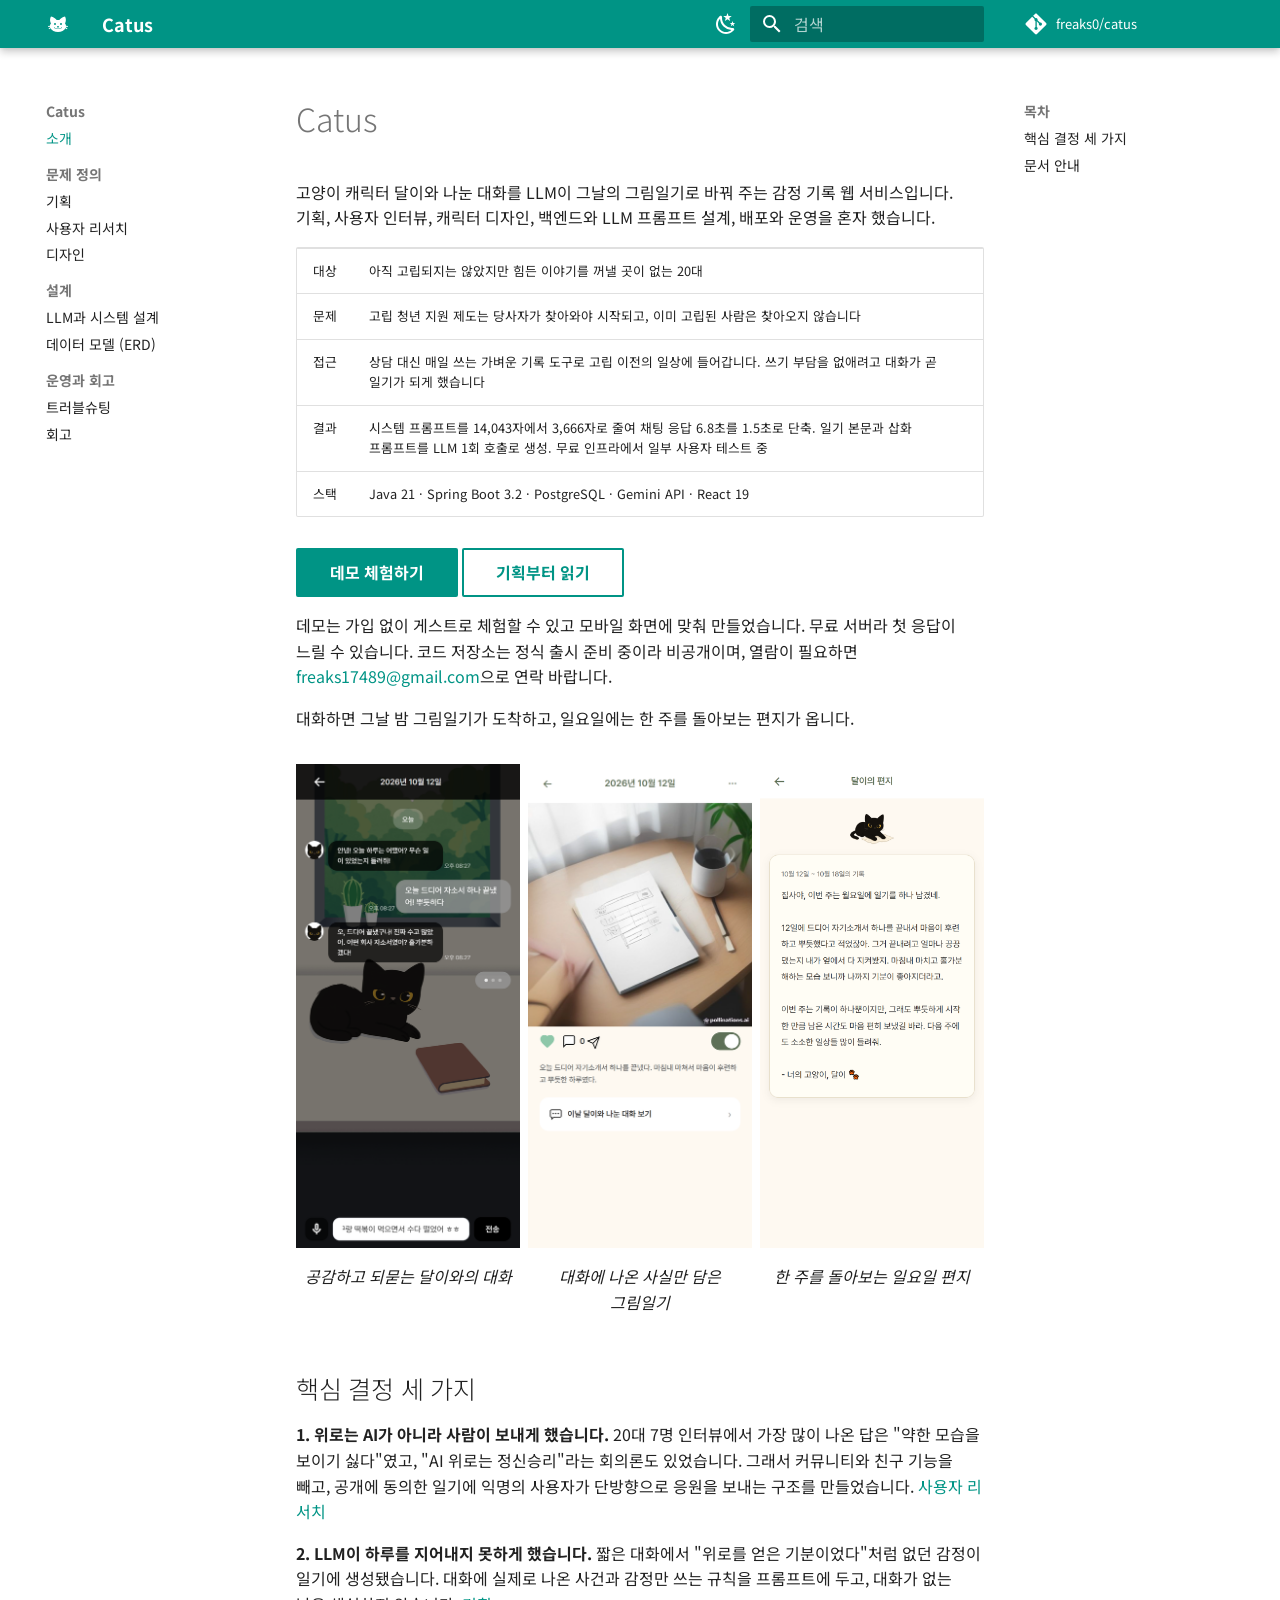
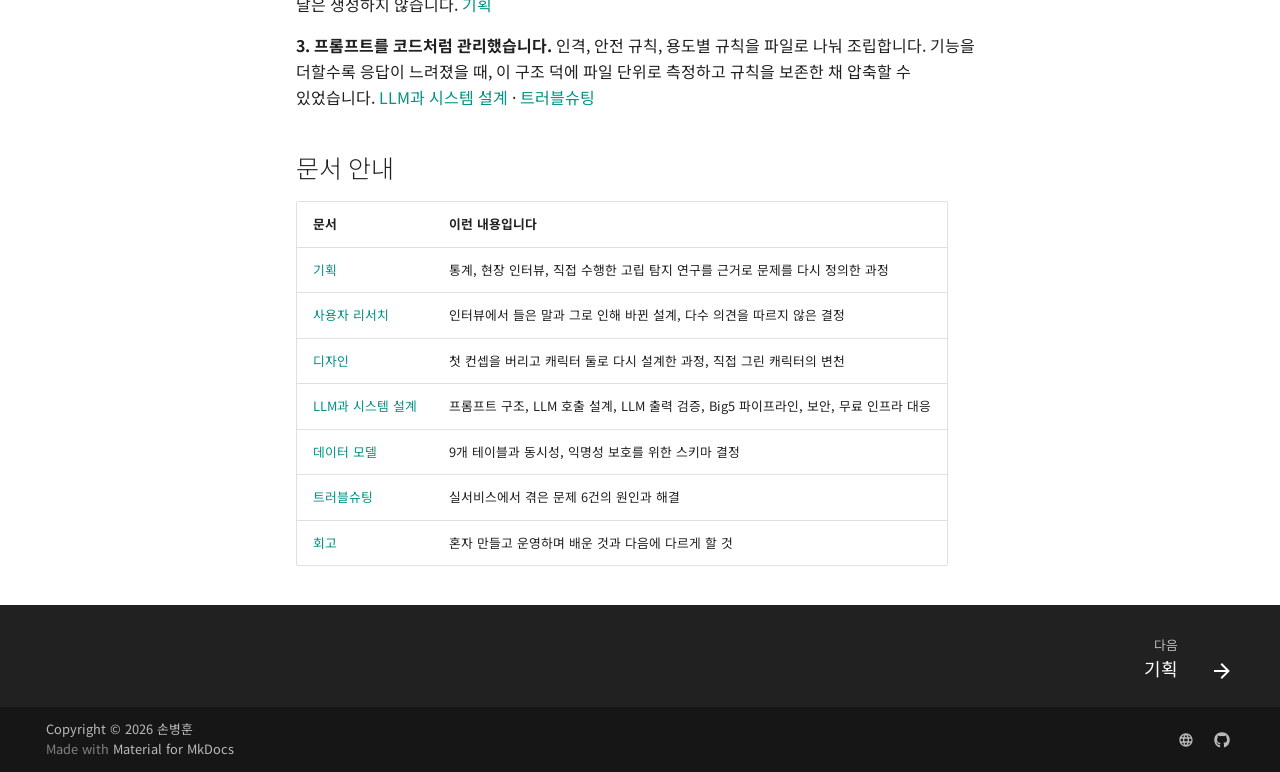
==== commit b6bdeb63: "Deployed e61b57e with MkDocs version: 1.6.1" ====
--- a/index.html
+++ b/index.html
@@ -6,7 +6,7 @@
       <meta charset="utf-8">
       <meta name="viewport" content="width=device-width,initial-scale=1">
       
-        <meta name="description" content="고립 전 청년을 위한 대화형 감정 기록 서비스 — 기획·설계·운영 기록">
+        <meta name="description" content="고양이 달이와 나눈 대화를 LLM이 그날의 그림일기로 바꿔 주는 서비스. 기획, 리서치, LLM 설계, 개발, 운영을 1인으로 수행한 기록">
       
       
       
@@ -25,7 +25,7 @@
     
     
       
-        <title>Catus</title>
+        <title>대화로 쓰는 감정 기록 서비스 - Catus</title>
       
     
     
@@ -51,13 +51,32 @@
       
     
     
+      <link rel="stylesheet" href="stylesheets/extra.css">
+    
     <script>__md_scope=new URL(".",location),__md_hash=e=>[...e].reduce(((e,_)=>(e<<5)-e+_.charCodeAt(0)),0),__md_get=(e,_=localStorage,t=__md_scope)=>JSON.parse(_.getItem(t.pathname+"."+e)),__md_set=(e,_,t=localStorage,a=__md_scope)=>{try{t.setItem(a.pathname+"."+e,JSON.stringify(_))}catch(e){}}</script>
     
       
 
     
     
-  </head>
+  
+  <!-- Cloudflare Web Analytics (쿠키 없음) -->
+  <script type="module" src="https://static.cloudflareinsights.com/beacon.min.js" data-cf-beacon='{"token": "29f86fc7a5844bccb54864e7d3691f10"}'></script>
+
+  
+<meta property="og:type" content="website" />
+<meta property="og:title" content="Catus" />
+<meta property="og:description" content="고양이 달이와 나눈 대화를 LLM이 그날의 그림일기로 바꿔 주는 서비스. 기획, 리서치, LLM 설계, 개발, 운영을 1인으로 수행한 기록" />
+<meta property="og:image" content="https://freaks0.github.io/catus/assets/images/social/index.png" />
+<meta property="og:image:type" content="image/png" />
+<meta property="og:image:width" content="1200" />
+<meta property="og:image:height" content="630" />
+<meta property="og:url" content="https://freaks0.github.io/catus/index.html" />
+<meta property="twitter:card" content="summary_large_image" />
+<meta property="twitter:title" content="Catus" />
+<meta property="twitter:description" content="고양이 달이와 나눈 대화를 LLM이 그날의 그림일기로 바꿔 주는 서비스. 기획, 리서치, LLM 설계, 개발, 운영을 1인으로 수행한 기록" />
+<meta property="twitter:image" content="https://freaks0.github.io/catus/assets/images/social/index.png" />
+</head>
   
   
     
@@ -76,7 +95,7 @@
     <div data-md-component="skip">
       
         
-        <a href="#_1" class="md-skip">
+        <a href="#catus" class="md-skip">
           콘텐츠로 이동
         </a>
       
@@ -112,7 +131,7 @@
         <div class="md-header__topic" data-md-component="header-topic">
           <span class="md-ellipsis">
             
-              소개
+              대화로 쓰는 감정 기록 서비스
             
           </span>
         </div>
@@ -320,10 +339,21 @@
     <ul class="md-nav__list" data-md-component="toc" data-md-scrollfix>
       
         <li class="md-nav__item">
+  <a href="#_1" class="md-nav__link">
+    <span class="md-ellipsis">
+      
+        핵심 결정 세 가지
+      
+    </span>
+  </a>
+  
+</li>
+      
+        <li class="md-nav__item">
   <a href="#_2" class="md-nav__link">
     <span class="md-ellipsis">
       
-        이 기록에서 읽을 수 있는 것
+        문서 안내
       
     </span>
   </a>
@@ -368,7 +398,7 @@
   <span class="md-ellipsis">
     
   
-    만든 과정
+    문제 정의
   
 
     
@@ -384,7 +414,7 @@
             <span class="md-nav__icon md-icon"></span>
             
   
-    만든 과정
+    문제 정의
   
 
           </label>
@@ -404,7 +434,7 @@
   <span class="md-ellipsis">
     
   
-    01. 기획 — 문제 재정의
+    기획
   
 
     
@@ -432,7 +462,7 @@
   <span class="md-ellipsis">
     
   
-    06. 사용자 리서치
+    사용자 리서치
   
 
     
@@ -460,7 +490,7 @@
   <span class="md-ellipsis">
     
   
-    07. 디자인 — 하루온에서 Catus까지
+    디자인
   
 
     
@@ -511,7 +541,7 @@
   <span class="md-ellipsis">
     
   
-    만든 것
+    설계
   
 
     
@@ -527,7 +557,7 @@
             <span class="md-nav__icon md-icon"></span>
             
   
-    만든 것
+    설계
   
 
           </label>
@@ -540,14 +570,14 @@
   
   
     <li class="md-nav__item">
-      <a href="02-erd.html" class="md-nav__link">
-        
-  
-  
-  <span class="md-ellipsis">
-    
-  
-    02. 데이터 모델 (ERD)
+      <a href="03-architecture.html" class="md-nav__link">
+        
+  
+  
+  <span class="md-ellipsis">
+    
+  
+    LLM과 시스템 설계
   
 
     
@@ -568,14 +598,14 @@
   
   
     <li class="md-nav__item">
-      <a href="03-architecture.html" class="md-nav__link">
-        
-  
-  
-  <span class="md-ellipsis">
-    
-  
-    03. 시스템 설계
+      <a href="02-erd.html" class="md-nav__link">
+        
+  
+  
+  <span class="md-ellipsis">
+    
+  
+    데이터 모델 (ERD)
   
 
     
@@ -626,7 +656,7 @@
   <span class="md-ellipsis">
     
   
-    돌아보기
+    운영과 회고
   
 
     
@@ -642,7 +672,7 @@
             <span class="md-nav__icon md-icon"></span>
             
   
-    돌아보기
+    운영과 회고
   
 
           </label>
@@ -662,7 +692,7 @@
   <span class="md-ellipsis">
     
   
-    04. 트러블슈팅
+    트러블슈팅
   
 
     
@@ -690,7 +720,7 @@
   <span class="md-ellipsis">
     
   
-    05. 회고
+    회고
   
 
     
@@ -738,10 +768,21 @@
     <ul class="md-nav__list" data-md-component="toc" data-md-scrollfix>
       
         <li class="md-nav__item">
+  <a href="#_1" class="md-nav__link">
+    <span class="md-ellipsis">
+      
+        핵심 결정 세 가지
+      
+    </span>
+  </a>
+  
+</li>
+      
+        <li class="md-nav__item">
   <a href="#_2" class="md-nav__link">
     <span class="md-ellipsis">
       
-        이 기록에서 읽을 수 있는 것
+        문서 안내
       
     </span>
   </a>
@@ -768,74 +809,112 @@
   
 
 
-<h1 id="_1">혼자 쓰기 어려운 일기를, 함께<a class="headerlink" href="#_1" title="Permanent link">&para;</a></h1>
-<p><strong>Catus</strong>는 고양이 "달이"와 가볍게 수다를 떨면 하루가 그림일기가 되는, <strong>고립 전 청년을 위한 감정 기록 서비스</strong>입니다.
-이 사이트는 Catus를 혼자 기획하고, 조사하고, 그리고, 만들고, 운영한 <strong>과정의 기록</strong>입니다.</p>
-<p><a class="md-button md-button--primary" href="https://catus-app.vercel.app">달이 만나러 가기 (데모)</a>
-<a class="md-button" href="01-planning.html">과정 읽기 — 기획부터</a></p>
+<h1 id="catus">Catus<a class="headerlink" href="#catus" title="Permanent link">&para;</a></h1>
+<p>고양이 캐릭터 달이와 나눈 대화를 LLM이 그날의 그림일기로 바꿔 주는 감정 기록 웹 서비스입니다.
+기획, 사용자 인터뷰, 캐릭터 디자인, 백엔드와 LLM 프롬프트 설계, 배포와 운영을 혼자 했습니다.</p>
 <table>
 <thead>
 <tr>
-<th style="text-align: center;"><img src="screenshots/chat.png" width="230"/></th>
-<th style="text-align: center;"><img src="screenshots/diary.png" width="230"/></th>
-<th style="text-align: center;"><img src="screenshots/letter.png" width="230"/></th>
+<th></th>
+<th></th>
 </tr>
 </thead>
 <tbody>
 <tr>
-<td style="text-align: center;">달이와의 수다가</td>
-<td style="text-align: center;">그날의 그림일기가 되고</td>
-<td style="text-align: center;">매주 편지가 도착합니다</td>
+<td>대상</td>
+<td>아직 고립되지는 않았지만 힘든 이야기를 꺼낼 곳이 없는 20대</td>
+</tr>
+<tr>
+<td>문제</td>
+<td>고립 청년 지원 제도는 당사자가 찾아와야 시작되고, 이미 고립된 사람은 찾아오지 않습니다</td>
+</tr>
+<tr>
+<td>접근</td>
+<td>상담 대신 매일 쓰는 가벼운 기록 도구로 고립 이전의 일상에 들어갑니다. 쓰기 부담을 없애려고 대화가 곧 일기가 되게 했습니다</td>
+</tr>
+<tr>
+<td>결과</td>
+<td>시스템 프롬프트를 14,043자에서 3,666자로 줄여 채팅 응답 6.8초를 1.5초로 단축. 일기 본문과 삽화 프롬프트를 LLM 1회 호출로 생성. 무료 인프라에서 일부 사용자 테스트 중</td>
+</tr>
+<tr>
+<td>스택</td>
+<td>Java 21 · Spring Boot 3.2 · PostgreSQL · Gemini API · React 19</td>
 </tr>
 </tbody>
 </table>
-<hr />
-<h2 id="_2">이 기록에서 읽을 수 있는 것<a class="headerlink" href="#_2" title="Permanent link">&para;</a></h2>
+<p><a class="md-button md-button--primary" href="https://catus-app.vercel.app">데모 체험하기</a>
+<a class="md-button" href="01-planning.html">기획부터 읽기</a></p>
+<p>데모는 가입 없이 게스트로 체험할 수 있고 모바일 화면에 맞춰 만들었습니다. 무료 서버라 첫 응답이 느릴 수 있습니다. 코드 저장소는 정식 출시 준비 중이라 비공개이며, 열람이 필요하면 <a href="mailto:freaks17489@gmail.com">freaks17489@gmail.com</a>으로 연락 바랍니다.</p>
+<p>대화하면 그날 밤 그림일기가 도착하고, 일요일에는 한 주를 돌아보는 편지가 옵니다.</p>
+<div class="grid">
+<figure>
+<p><img alt="달이와 대화하는 채팅 화면" src="screenshots/chat.png" width="230" /></p>
+<figcaption>공감하고 되묻는 달이와의 대화</figcaption>
+</figure>
+<figure>
+<p><img alt="대화에서 생성된 그림일기 화면" src="screenshots/diary.png" width="230" /></p>
+<figcaption>대화에 나온 사실만 담은 그림일기</figcaption>
+</figure>
+<figure>
+<p><img alt="달이의 주간 편지 화면" src="screenshots/letter.png" width="230" /></p>
+<figcaption>한 주를 돌아보는 일요일 편지</figcaption>
+</figure>
+</div>
+<h2 id="_1">핵심 결정 세 가지<a class="headerlink" href="#_1" title="Permanent link">&para;</a></h2>
+<p><strong>1. 위로는 AI가 아니라 사람이 보내게 했습니다.</strong>
+20대 7명 인터뷰에서 가장 많이 나온 답은 "약한 모습을 보이기 싫다"였고, "AI 위로는 정신승리"라는 회의론도 있었습니다. 그래서 커뮤니티와 친구 기능을 빼고, 공개에 동의한 일기에 익명의 사용자가 단방향으로 응원을 보내는 구조를 만들었습니다. <a href="06-user-research.html">사용자 리서치</a></p>
+<p><strong>2. LLM이 하루를 지어내지 못하게 했습니다.</strong>
+짧은 대화에서 "위로를 얻은 기분이었다"처럼 없던 감정이 일기에 생성됐습니다. 대화에 실제로 나온 사건과 감정만 쓰는 규칙을 프롬프트에 두고, 대화가 없는 날은 생성하지 않습니다. <a href="01-planning.html">기획</a></p>
+<p><strong>3. 프롬프트를 코드처럼 관리했습니다.</strong>
+인격, 안전 규칙, 용도별 규칙을 파일로 나눠 조립합니다. 기능을 더할수록 응답이 느려졌을 때, 이 구조 덕에 파일 단위로 측정하고 규칙을 보존한 채 압축할 수 있었습니다. <a href="03-architecture.html">LLM과 시스템 설계</a> · <a href="04-troubleshooting.html">트러블슈팅</a></p>
+<h2 id="_2">문서 안내<a class="headerlink" href="#_2" title="Permanent link">&para;</a></h2>
 <table>
 <thead>
 <tr>
-<th></th>
-<th>한 줄 요약</th>
 <th>문서</th>
+<th>이런 내용입니다</th>
 </tr>
 </thead>
 <tbody>
 <tr>
-<td><strong>왜 만들었나</strong></td>
-<td>이미 고립된 청년은 서비스를 찾지 않는다 — 그래서 고립 전의 일상으로 갔다</td>
-<td><a href="01-planning.html">01. 기획</a></td>
-</tr>
-<tr>
-<td><strong>무엇을 들었나</strong></td>
-<td>"약한 모습을 보이기 싫다"가 커뮤니티를 지우고 익명 응원을 만들었다</td>
-<td><a href="06-user-research.html">06. 리서치</a></td>
-</tr>
-<tr>
-<td><strong>어떻게 그렸나</strong></td>
-<td>밤바다의 배에서 창가의 방까지, 달이는 네 번 다시 그려졌다</td>
-<td><a href="07-design.html">07. 디자인</a></td>
-</tr>
-<tr>
-<td><strong>어떻게 만들었나</strong></td>
-<td>모놀리스 + 프롬프트 모듈화 + 무료 인프라 제약의 설계적 해소</td>
-<td><a href="02-erd.html">02. ERD</a> · <a href="03-architecture.html">03. 설계</a></td>
-</tr>
-<tr>
-<td><strong>무엇을 배웠나</strong></td>
-<td>실서비스가 가르쳐준 7가지 (응답 6.8s→1.5s 외)</td>
-<td><a href="04-troubleshooting.html">04. 트러블슈팅</a> · <a href="05-retrospective.html">05. 회고</a></td>
+<td><a href="01-planning.html">기획</a></td>
+<td>통계, 현장 인터뷰, 직접 수행한 고립 탐지 연구를 근거로 문제를 다시 정의한 과정</td>
+</tr>
+<tr>
+<td><a href="06-user-research.html">사용자 리서치</a></td>
+<td>인터뷰에서 들은 말과 그로 인해 바뀐 설계, 다수 의견을 따르지 않은 결정</td>
+</tr>
+<tr>
+<td><a href="07-design.html">디자인</a></td>
+<td>첫 컨셉을 버리고 캐릭터 둘로 다시 설계한 과정, 직접 그린 캐릭터의 변천</td>
+</tr>
+<tr>
+<td><a href="03-architecture.html">LLM과 시스템 설계</a></td>
+<td>프롬프트 구조, LLM 호출 설계, LLM 출력 검증, Big5 파이프라인, 보안, 무료 인프라 대응</td>
+</tr>
+<tr>
+<td><a href="02-erd.html">데이터 모델</a></td>
+<td>9개 테이블과 동시성, 익명성 보호를 위한 스키마 결정</td>
+</tr>
+<tr>
+<td><a href="04-troubleshooting.html">트러블슈팅</a></td>
+<td>실서비스에서 겪은 문제 6건의 원인과 해결</td>
+</tr>
+<tr>
+<td><a href="05-retrospective.html">회고</a></td>
+<td>혼자 만들고 운영하며 배운 것과 다음에 다르게 할 것</td>
 </tr>
 </tbody>
 </table>
-<hr />
-<p>기획 - 디자인 - 개발 - 배포 - 운영 1인 수행 · Spring Boot 3 · PostgreSQL · Gemini · React 19
-코드 저장소는 정식 출시 준비로 비공개 — 열람이 필요하면 <a href="mailto:freaks17489@gmail.com">freaks17489@gmail.com</a></p>
-
-
-
-
-
-
+
+
+
+
+
+
+
+  
+  
 
 
 
@@ -866,13 +945,13 @@
         
         
           
-          <a href="01-planning.html" class="md-footer__link md-footer__link--next" aria-label="다음: 01. 기획 — 문제 재정의">
+          <a href="01-planning.html" class="md-footer__link md-footer__link--next" aria-label="다음: 기획">
             <div class="md-footer__title">
               <span class="md-footer__direction">
                 다음
               </span>
               <div class="md-ellipsis">
-                01. 기획 — 문제 재정의
+                기획
               </div>
             </div>
             <div class="md-footer__button md-icon">
@@ -887,6 +966,10 @@
   <div class="md-footer-meta md-typeset">
     <div class="md-footer-meta__inner md-grid">
       <div class="md-copyright">
+  
+    <div class="md-copyright__highlight">
+      Copyright &copy; 2026 손병훈
+    </div>
   
   
     Made with
--- a/stylesheets/extra.css
+++ b/stylesheets/extra.css
@@ -0,0 +1,29 @@
+/* 한국어 본문은 단어 단위로 줄바꿈하고, 긴 URL이나 코드는 넘치지 않게 끊는다 */
+html[lang="ko"] .md-typeset {
+  word-break: keep-all;
+  overflow-wrap: anywhere;
+}
+
+/* 첫 화면 스크린샷 3장이 한 줄에 놓이도록 그리드 최소 열 너비를 줄인다 */
+.md-typeset div.grid:not(.cards) {
+  grid-template-columns: repeat(auto-fit, minmax(min(100%, 200px), 1fr)) !important;
+}
+
+/* 헤더 없이 쓰는 2열 표에서 빈 헤더 줄을 숨긴다 */
+.md-typeset table:not([class]) thead:has(th:empty):not(:has(th:not(:empty))) {
+  display: none;
+}
+
+/* 헤더 없는 2열 표의 첫 열(항목명)은 줄바꿈하지 않는다 */
+.md-typeset table:not([class]) td:first-child {
+  white-space: nowrap;
+}
+
+/* 그리드 안의 figure 기본 여백을 없애 세 장이 한 줄에 들어가게 한다 */
+.md-typeset .grid figure {
+  margin: 0;
+}
+.md-typeset .grid figure img {
+  max-width: 100%;
+  height: auto;
+}
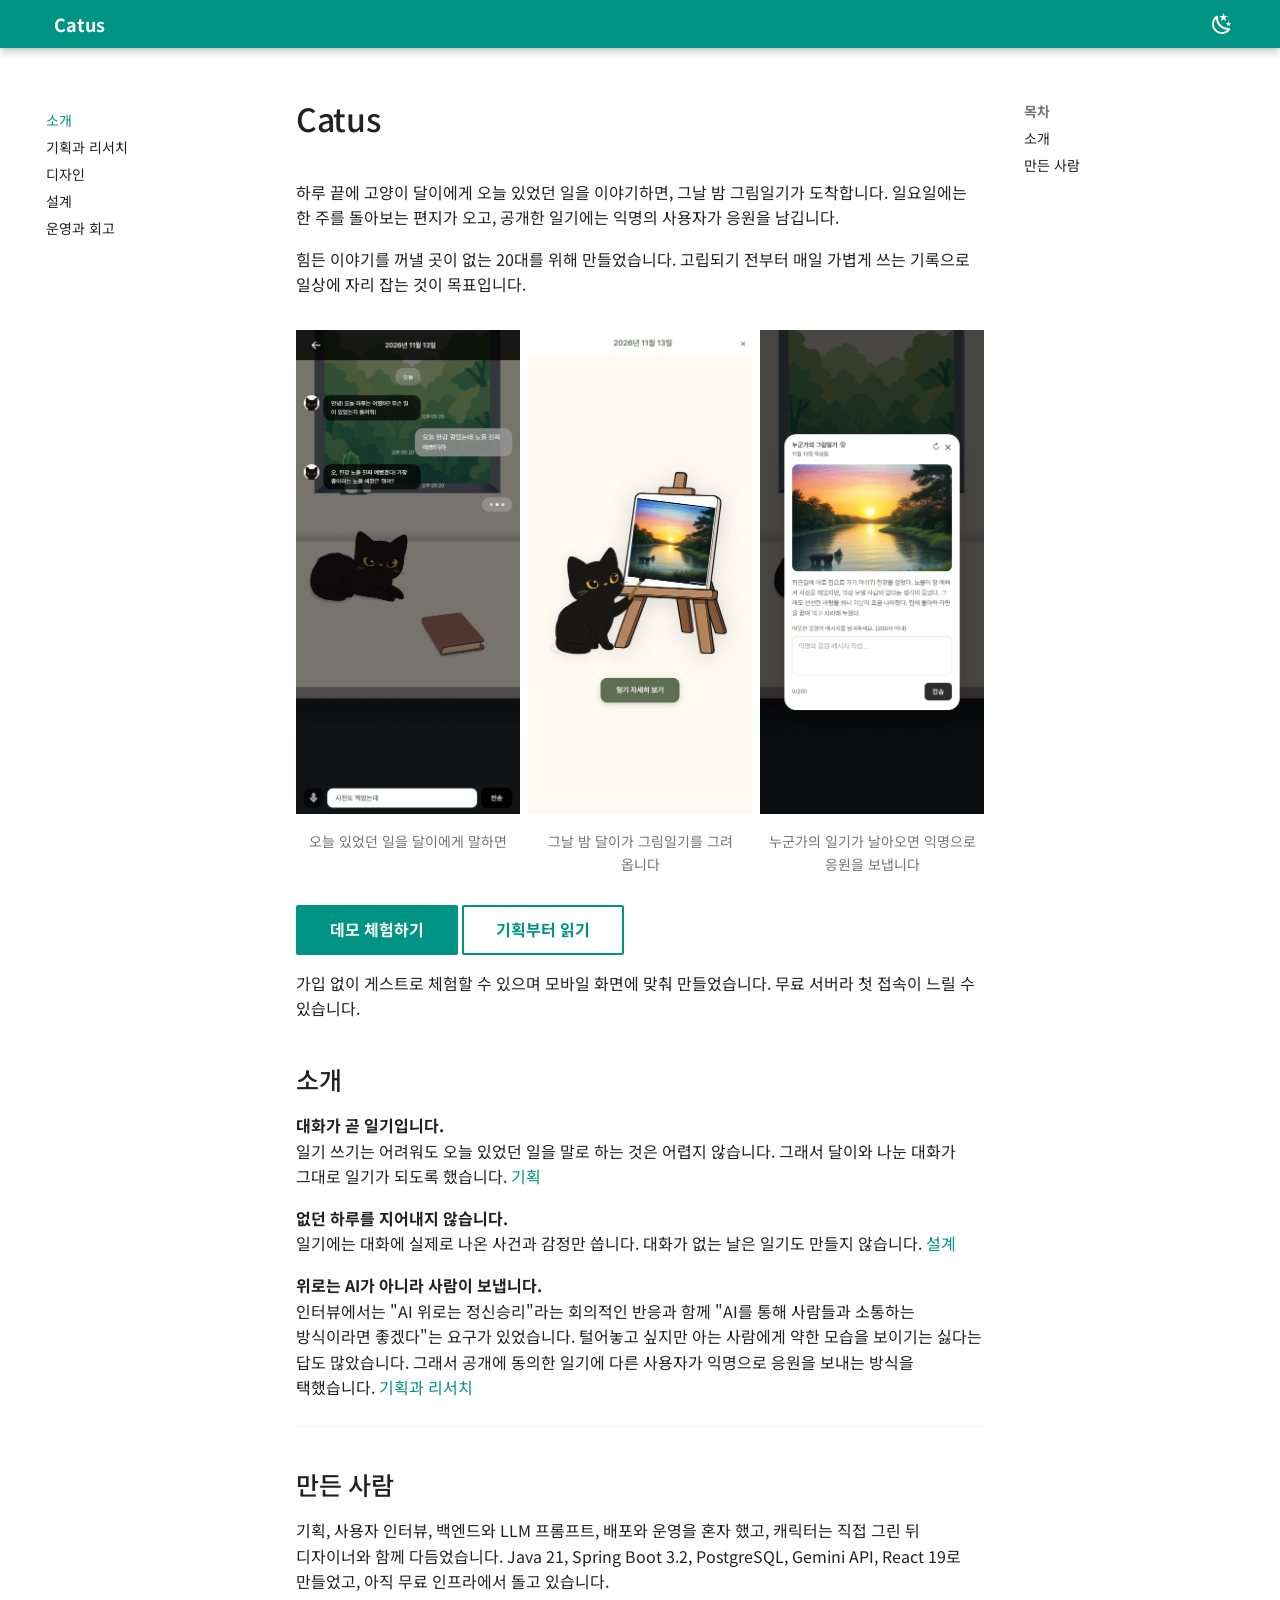
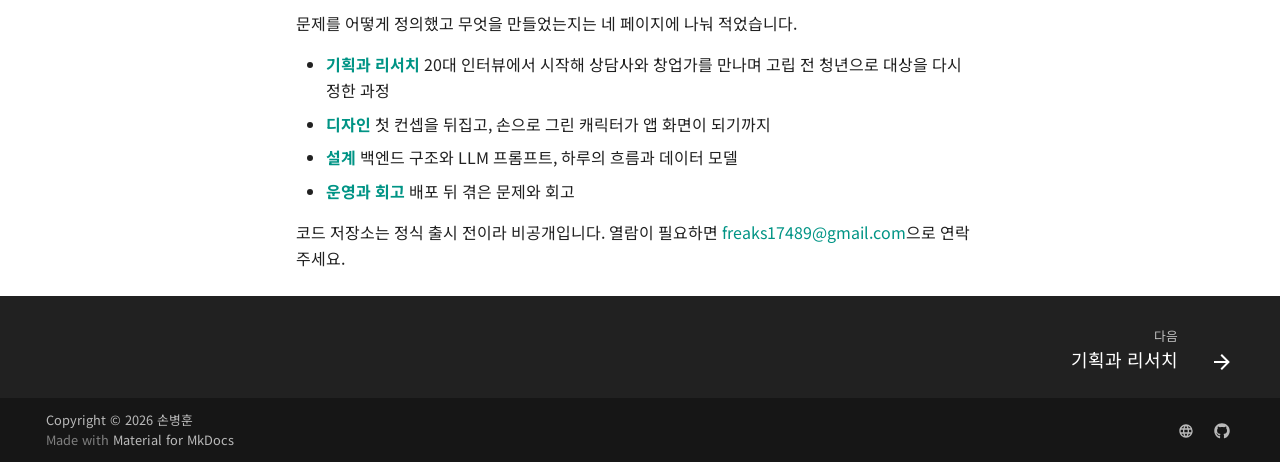
==== commit 81688a38: "Deployed e6b9720 with MkDocs version: 1.6.1" ====
--- a/index.html
+++ b/index.html
@@ -6,7 +6,7 @@
       <meta charset="utf-8">
       <meta name="viewport" content="width=device-width,initial-scale=1">
       
-        <meta name="description" content="고양이 달이와 나눈 대화를 LLM이 그날의 그림일기로 바꿔 주는 서비스. 기획, 리서치, LLM 설계, 개발, 운영을 1인으로 수행한 기록">
+        <meta name="description" content="하루 끝에 고양이 달이와 나눈 대화가 그날 밤 그림일기로 도착하는, 고립 전 20대를 위한 감정 기록 서비스. 기획부터 운영까지 혼자 만든 기록">
       
       
       
@@ -25,7 +25,7 @@
     
     
       
-        <title>대화로 쓰는 감정 기록 서비스 - Catus</title>
+        <title>대화가 일기가 되는 감정 기록 서비스 - Catus</title>
       
     
     
@@ -66,7 +66,7 @@
   
 <meta property="og:type" content="website" />
 <meta property="og:title" content="Catus" />
-<meta property="og:description" content="고양이 달이와 나눈 대화를 LLM이 그날의 그림일기로 바꿔 주는 서비스. 기획, 리서치, LLM 설계, 개발, 운영을 1인으로 수행한 기록" />
+<meta property="og:description" content="하루 끝에 고양이 달이와 나눈 대화가 그날 밤 그림일기로 도착하는, 고립 전 20대를 위한 감정 기록 서비스. 기획부터 운영까지 혼자 만든 기록" />
 <meta property="og:image" content="https://freaks0.github.io/catus/assets/images/social/index.png" />
 <meta property="og:image:type" content="image/png" />
 <meta property="og:image:width" content="1200" />
@@ -74,7 +74,7 @@
 <meta property="og:url" content="https://freaks0.github.io/catus/index.html" />
 <meta property="twitter:card" content="summary_large_image" />
 <meta property="twitter:title" content="Catus" />
-<meta property="twitter:description" content="고양이 달이와 나눈 대화를 LLM이 그날의 그림일기로 바꿔 주는 서비스. 기획, 리서치, LLM 설계, 개발, 운영을 1인으로 수행한 기록" />
+<meta property="twitter:description" content="하루 끝에 고양이 달이와 나눈 대화가 그날 밤 그림일기로 도착하는, 고립 전 20대를 위한 감정 기록 서비스. 기획부터 운영까지 혼자 만든 기록" />
 <meta property="twitter:image" content="https://freaks0.github.io/catus/assets/images/social/index.png" />
 </head>
   
@@ -131,7 +131,7 @@
         <div class="md-header__topic" data-md-component="header-topic">
           <span class="md-ellipsis">
             
-              대화로 쓰는 감정 기록 서비스
+              대화가 일기가 되는 감정 기록 서비스
             
           </span>
         </div>
@@ -169,60 +169,6 @@
     
     
     
-      
-      
-        <label class="md-header__button md-icon" for="__search">
-          
-          <svg xmlns="http://www.w3.org/2000/svg" viewBox="0 0 24 24"><path d="M9.5 3A6.5 6.5 0 0 1 16 9.5c0 1.61-.59 3.09-1.56 4.23l.27.27h.79l5 5-1.5 1.5-5-5v-.79l-.27-.27A6.52 6.52 0 0 1 9.5 16 6.5 6.5 0 0 1 3 9.5 6.5 6.5 0 0 1 9.5 3m0 2C7 5 5 7 5 9.5S7 14 9.5 14 14 12 14 9.5 12 5 9.5 5"/></svg>
-        </label>
-        <div class="md-search" data-md-component="search" role="dialog">
-  <label class="md-search__overlay" for="__search"></label>
-  <div class="md-search__inner" role="search">
-    <form class="md-search__form" name="search">
-      <input type="text" class="md-search__input" name="query" aria-label="검색" placeholder="검색" autocapitalize="off" autocorrect="off" autocomplete="off" spellcheck="false" data-md-component="search-query" required>
-      <label class="md-search__icon md-icon" for="__search">
-        
-        <svg xmlns="http://www.w3.org/2000/svg" viewBox="0 0 24 24"><path d="M9.5 3A6.5 6.5 0 0 1 16 9.5c0 1.61-.59 3.09-1.56 4.23l.27.27h.79l5 5-1.5 1.5-5-5v-.79l-.27-.27A6.52 6.52 0 0 1 9.5 16 6.5 6.5 0 0 1 3 9.5 6.5 6.5 0 0 1 9.5 3m0 2C7 5 5 7 5 9.5S7 14 9.5 14 14 12 14 9.5 12 5 9.5 5"/></svg>
-        
-        <svg xmlns="http://www.w3.org/2000/svg" viewBox="0 0 24 24"><path d="M20 11v2H8l5.5 5.5-1.42 1.42L4.16 12l7.92-7.92L13.5 5.5 8 11z"/></svg>
-      </label>
-      <nav class="md-search__options" aria-label="검색">
-        
-        <button type="reset" class="md-search__icon md-icon" title="지우기" aria-label="지우기" tabindex="-1">
-          
-          <svg xmlns="http://www.w3.org/2000/svg" viewBox="0 0 24 24"><path d="M19 6.41 17.59 5 12 10.59 6.41 5 5 6.41 10.59 12 5 17.59 6.41 19 12 13.41 17.59 19 19 17.59 13.41 12z"/></svg>
-        </button>
-      </nav>
-      
-        <div class="md-search__suggest" data-md-component="search-suggest"></div>
-      
-    </form>
-    <div class="md-search__output">
-      <div class="md-search__scrollwrap" tabindex="0" data-md-scrollfix>
-        <div class="md-search-result" data-md-component="search-result">
-          <div class="md-search-result__meta">
-            검색 초기화
-          </div>
-          <ol class="md-search-result__list" role="presentation"></ol>
-        </div>
-      </div>
-    </div>
-  </div>
-</div>
-      
-    
-    
-      <div class="md-header__source">
-        <a href="https://github.com/freaks0/catus" title="저장소로 이동" class="md-source" data-md-component="source">
-  <div class="md-source__icon md-icon">
-    
-    <svg xmlns="http://www.w3.org/2000/svg" viewBox="0 0 448 512"><!--! Font Awesome Free 7.1.0 by @fontawesome - https://fontawesome.com License - https://fontawesome.com/license/free (Icons: CC BY 4.0, Fonts: SIL OFL 1.1, Code: MIT License) Copyright 2025 Fonticons, Inc.--><path d="M439.6 236.1 244 40.5c-5.4-5.5-12.8-8.5-20.4-8.5s-15 3-20.4 8.4L162.5 81l51.5 51.5c27.1-9.1 52.7 16.8 43.4 43.7l49.7 49.7c34.2-11.8 61.2 31 35.5 56.7-26.5 26.5-70.2-2.9-56-37.3L240.3 199v121.9c25.3 12.5 22.3 41.8 9.1 55-6.4 6.4-15.2 10.1-24.3 10.1s-17.8-3.6-24.3-10.1c-17.6-17.6-11.1-46.9 11.2-56v-123c-20.8-8.5-24.6-30.7-18.6-45L142.6 101 8.5 235.1C3 240.6 0 247.9 0 255.5s3 15 8.5 20.4l195.6 195.7c5.4 5.4 12.7 8.4 20.4 8.4s15-3 20.4-8.4l194.7-194.7c5.4-5.4 8.4-12.8 8.4-20.4s-3-15-8.4-20.4"/></svg>
-  </div>
-  <div class="md-source__repository">
-    freaks0/catus
-  </div>
-</a>
-      </div>
     
   </nav>
   
@@ -258,18 +204,6 @@
     Catus
   </label>
   
-    <div class="md-nav__source">
-      <a href="https://github.com/freaks0/catus" title="저장소로 이동" class="md-source" data-md-component="source">
-  <div class="md-source__icon md-icon">
-    
-    <svg xmlns="http://www.w3.org/2000/svg" viewBox="0 0 448 512"><!--! Font Awesome Free 7.1.0 by @fontawesome - https://fontawesome.com License - https://fontawesome.com/license/free (Icons: CC BY 4.0, Fonts: SIL OFL 1.1, Code: MIT License) Copyright 2025 Fonticons, Inc.--><path d="M439.6 236.1 244 40.5c-5.4-5.5-12.8-8.5-20.4-8.5s-15 3-20.4 8.4L162.5 81l51.5 51.5c27.1-9.1 52.7 16.8 43.4 43.7l49.7 49.7c34.2-11.8 61.2 31 35.5 56.7-26.5 26.5-70.2-2.9-56-37.3L240.3 199v121.9c25.3 12.5 22.3 41.8 9.1 55-6.4 6.4-15.2 10.1-24.3 10.1s-17.8-3.6-24.3-10.1c-17.6-17.6-11.1-46.9 11.2-56v-123c-20.8-8.5-24.6-30.7-18.6-45L142.6 101 8.5 235.1C3 240.6 0 247.9 0 255.5s3 15 8.5 20.4l195.6 195.7c5.4 5.4 12.7 8.4 20.4 8.4s15-3 20.4-8.4l194.7-194.7c5.4-5.4 8.4-12.8 8.4-20.4s-3-15-8.4-20.4"/></svg>
-  </div>
-  <div class="md-source__repository">
-    freaks0/catus
-  </div>
-</a>
-    </div>
-  
   <ul class="md-nav__list" data-md-scrollfix>
     
       
@@ -339,10 +273,10 @@
     <ul class="md-nav__list" data-md-component="toc" data-md-scrollfix>
       
         <li class="md-nav__item">
-  <a href="#_1" class="md-nav__link">
+  <a href="#소개" class="md-nav__link">
     <span class="md-ellipsis">
       
-        핵심 결정 세 가지
+        소개
       
     </span>
   </a>
@@ -350,10 +284,10 @@
 </li>
       
         <li class="md-nav__item">
-  <a href="#_2" class="md-nav__link">
+  <a href="#만든-사람" class="md-nav__link">
     <span class="md-ellipsis">
       
-        문서 안내
+        만든 사람
       
     </span>
   </a>
@@ -374,58 +308,6 @@
   
   
   
-    
-    
-    
-    
-      
-        
-        
-      
-    
-    
-    <li class="md-nav__item md-nav__item--section md-nav__item--nested">
-      
-        
-        
-        <input class="md-nav__toggle md-toggle " type="checkbox" id="__nav_2" >
-        
-          
-          <label class="md-nav__link" for="__nav_2" id="__nav_2_label" tabindex="">
-            
-  
-  
-  <span class="md-ellipsis">
-    
-  
-    문제 정의
-  
-
-    
-  </span>
-  
-  
-
-            <span class="md-nav__icon md-icon"></span>
-          </label>
-        
-        <nav class="md-nav" data-md-level="1" aria-labelledby="__nav_2_label" aria-expanded="false">
-          <label class="md-nav__title" for="__nav_2">
-            <span class="md-nav__icon md-icon"></span>
-            
-  
-    문제 정의
-  
-
-          </label>
-          <ul class="md-nav__list" data-md-scrollfix>
-            
-              
-                
-  
-  
-  
-  
     <li class="md-nav__item">
       <a href="01-planning.html" class="md-nav__link">
         
@@ -434,7 +316,7 @@
   <span class="md-ellipsis">
     
   
-    기획
+    기획과 리서치
   
 
     
@@ -446,23 +328,22 @@
     </li>
   
 
-              
-            
-              
-                
+    
+      
+      
   
   
   
   
     <li class="md-nav__item">
-      <a href="06-user-research.html" class="md-nav__link">
+      <a href="07-design.html" class="md-nav__link">
         
   
   
   <span class="md-ellipsis">
     
   
-    사용자 리서치
+    디자인
   
 
     
@@ -474,23 +355,22 @@
     </li>
   
 
-              
-            
-              
-                
+    
+      
+      
   
   
   
   
     <li class="md-nav__item">
-      <a href="07-design.html" class="md-nav__link">
+      <a href="03-architecture.html" class="md-nav__link">
         
   
   
   <span class="md-ellipsis">
     
   
-    디자인
+    설계
   
 
     
@@ -502,184 +382,9 @@
     </li>
   
 
-              
-            
-          </ul>
-        </nav>
-      
-    </li>
-  
-
-    
-      
-      
-  
-  
-  
-  
-    
-    
-    
-    
-      
-        
-        
-      
-    
-    
-    <li class="md-nav__item md-nav__item--section md-nav__item--nested">
-      
-        
-        
-        <input class="md-nav__toggle md-toggle " type="checkbox" id="__nav_3" >
-        
-          
-          <label class="md-nav__link" for="__nav_3" id="__nav_3_label" tabindex="">
-            
-  
-  
-  <span class="md-ellipsis">
-    
-  
-    설계
-  
-
-    
-  </span>
-  
-  
-
-            <span class="md-nav__icon md-icon"></span>
-          </label>
-        
-        <nav class="md-nav" data-md-level="1" aria-labelledby="__nav_3_label" aria-expanded="false">
-          <label class="md-nav__title" for="__nav_3">
-            <span class="md-nav__icon md-icon"></span>
-            
-  
-    설계
-  
-
-          </label>
-          <ul class="md-nav__list" data-md-scrollfix>
-            
-              
-                
-  
-  
-  
-  
-    <li class="md-nav__item">
-      <a href="03-architecture.html" class="md-nav__link">
-        
-  
-  
-  <span class="md-ellipsis">
-    
-  
-    LLM과 시스템 설계
-  
-
-    
-  </span>
-  
-  
-
-      </a>
-    </li>
-  
-
-              
-            
-              
-                
-  
-  
-  
-  
-    <li class="md-nav__item">
-      <a href="02-erd.html" class="md-nav__link">
-        
-  
-  
-  <span class="md-ellipsis">
-    
-  
-    데이터 모델 (ERD)
-  
-
-    
-  </span>
-  
-  
-
-      </a>
-    </li>
-  
-
-              
-            
-          </ul>
-        </nav>
-      
-    </li>
-  
-
-    
-      
-      
-  
-  
-  
-  
-    
-    
-    
-    
-      
-        
-        
-      
-    
-    
-    <li class="md-nav__item md-nav__item--section md-nav__item--nested">
-      
-        
-        
-        <input class="md-nav__toggle md-toggle " type="checkbox" id="__nav_4" >
-        
-          
-          <label class="md-nav__link" for="__nav_4" id="__nav_4_label" tabindex="">
-            
-  
-  
-  <span class="md-ellipsis">
-    
-  
-    운영과 회고
-  
-
-    
-  </span>
-  
-  
-
-            <span class="md-nav__icon md-icon"></span>
-          </label>
-        
-        <nav class="md-nav" data-md-level="1" aria-labelledby="__nav_4_label" aria-expanded="false">
-          <label class="md-nav__title" for="__nav_4">
-            <span class="md-nav__icon md-icon"></span>
-            
-  
-    운영과 회고
-  
-
-          </label>
-          <ul class="md-nav__list" data-md-scrollfix>
-            
-              
-                
+    
+      
+      
   
   
   
@@ -692,7 +397,7 @@
   <span class="md-ellipsis">
     
   
-    트러블슈팅
+    운영과 회고
   
 
     
@@ -701,42 +406,6 @@
   
 
       </a>
-    </li>
-  
-
-              
-            
-              
-                
-  
-  
-  
-  
-    <li class="md-nav__item">
-      <a href="05-retrospective.html" class="md-nav__link">
-        
-  
-  
-  <span class="md-ellipsis">
-    
-  
-    회고
-  
-
-    
-  </span>
-  
-  
-
-      </a>
-    </li>
-  
-
-              
-            
-          </ul>
-        </nav>
-      
     </li>
   
 
@@ -768,10 +437,10 @@
     <ul class="md-nav__list" data-md-component="toc" data-md-scrollfix>
       
         <li class="md-nav__item">
-  <a href="#_1" class="md-nav__link">
+  <a href="#소개" class="md-nav__link">
     <span class="md-ellipsis">
       
-        핵심 결정 세 가지
+        소개
       
     </span>
   </a>
@@ -779,10 +448,10 @@
 </li>
       
         <li class="md-nav__item">
-  <a href="#_2" class="md-nav__link">
+  <a href="#만든-사람" class="md-nav__link">
     <span class="md-ellipsis">
       
-        문서 안내
+        만든 사람
       
     </span>
   </a>
@@ -805,107 +474,45 @@
                   
 
 
-  
-  
-
 
 <h1 id="catus">Catus<a class="headerlink" href="#catus" title="Permanent link">&para;</a></h1>
-<p>고양이 캐릭터 달이와 나눈 대화를 LLM이 그날의 그림일기로 바꿔 주는 감정 기록 웹 서비스입니다.
-기획, 사용자 인터뷰, 캐릭터 디자인, 백엔드와 LLM 프롬프트 설계, 배포와 운영을 혼자 했습니다.</p>
-<table>
-<thead>
-<tr>
-<th></th>
-<th></th>
-</tr>
-</thead>
-<tbody>
-<tr>
-<td>대상</td>
-<td>아직 고립되지는 않았지만 힘든 이야기를 꺼낼 곳이 없는 20대</td>
-</tr>
-<tr>
-<td>문제</td>
-<td>고립 청년 지원 제도는 당사자가 찾아와야 시작되고, 이미 고립된 사람은 찾아오지 않습니다</td>
-</tr>
-<tr>
-<td>접근</td>
-<td>상담 대신 매일 쓰는 가벼운 기록 도구로 고립 이전의 일상에 들어갑니다. 쓰기 부담을 없애려고 대화가 곧 일기가 되게 했습니다</td>
-</tr>
-<tr>
-<td>결과</td>
-<td>시스템 프롬프트를 14,043자에서 3,666자로 줄여 채팅 응답 6.8초를 1.5초로 단축. 일기 본문과 삽화 프롬프트를 LLM 1회 호출로 생성. 무료 인프라에서 일부 사용자 테스트 중</td>
-</tr>
-<tr>
-<td>스택</td>
-<td>Java 21 · Spring Boot 3.2 · PostgreSQL · Gemini API · React 19</td>
-</tr>
-</tbody>
-</table>
+<p>하루 끝에 고양이 달이에게 오늘 있었던 일을 이야기하면, 그날 밤 그림일기가 도착합니다. 일요일에는 한 주를 돌아보는 편지가 오고, 공개한 일기에는 익명의 사용자가 응원을 남깁니다.</p>
+<p>힘든 이야기를 꺼낼 곳이 없는 20대를 위해 만들었습니다. 고립되기 전부터 매일 가볍게 쓰는 기록으로 일상에 자리 잡는 것이 목표입니다.</p>
+<div class="grid">
+<figure>
+<p><img alt="달이에게 오늘 있었던 일을 말하는 채팅 화면" src="screenshots/chat.png" width="230" /></p>
+<figcaption>오늘 있었던 일을 달이에게 말하면</figcaption>
+</figure>
+<figure>
+<p><img alt="달이가 이젤 앞에서 그날의 그림일기를 그려 온 화면" src="screenshots/diary-reveal.png" width="230" /></p>
+<figcaption>그날 밤 달이가 그림일기를 그려 옵니다</figcaption>
+</figure>
+<figure>
+<p><img alt="달이가 물어 온 다른 사람의 공개 일기와 익명 응원 입력란" src="screenshots/random-diary.png" width="230" /></p>
+<figcaption>누군가의 일기가 날아오면 익명으로 응원을 보냅니다</figcaption>
+</figure>
+</div>
 <p><a class="md-button md-button--primary" href="https://catus-app.vercel.app">데모 체험하기</a>
 <a class="md-button" href="01-planning.html">기획부터 읽기</a></p>
-<p>데모는 가입 없이 게스트로 체험할 수 있고 모바일 화면에 맞춰 만들었습니다. 무료 서버라 첫 응답이 느릴 수 있습니다. 코드 저장소는 정식 출시 준비 중이라 비공개이며, 열람이 필요하면 <a href="mailto:freaks17489@gmail.com">freaks17489@gmail.com</a>으로 연락 바랍니다.</p>
-<p>대화하면 그날 밤 그림일기가 도착하고, 일요일에는 한 주를 돌아보는 편지가 옵니다.</p>
-<div class="grid">
-<figure>
-<p><img alt="달이와 대화하는 채팅 화면" src="screenshots/chat.png" width="230" /></p>
-<figcaption>공감하고 되묻는 달이와의 대화</figcaption>
-</figure>
-<figure>
-<p><img alt="대화에서 생성된 그림일기 화면" src="screenshots/diary.png" width="230" /></p>
-<figcaption>대화에 나온 사실만 담은 그림일기</figcaption>
-</figure>
-<figure>
-<p><img alt="달이의 주간 편지 화면" src="screenshots/letter.png" width="230" /></p>
-<figcaption>한 주를 돌아보는 일요일 편지</figcaption>
-</figure>
-</div>
-<h2 id="_1">핵심 결정 세 가지<a class="headerlink" href="#_1" title="Permanent link">&para;</a></h2>
-<p><strong>1. 위로는 AI가 아니라 사람이 보내게 했습니다.</strong>
-20대 7명 인터뷰에서 가장 많이 나온 답은 "약한 모습을 보이기 싫다"였고, "AI 위로는 정신승리"라는 회의론도 있었습니다. 그래서 커뮤니티와 친구 기능을 빼고, 공개에 동의한 일기에 익명의 사용자가 단방향으로 응원을 보내는 구조를 만들었습니다. <a href="06-user-research.html">사용자 리서치</a></p>
-<p><strong>2. LLM이 하루를 지어내지 못하게 했습니다.</strong>
-짧은 대화에서 "위로를 얻은 기분이었다"처럼 없던 감정이 일기에 생성됐습니다. 대화에 실제로 나온 사건과 감정만 쓰는 규칙을 프롬프트에 두고, 대화가 없는 날은 생성하지 않습니다. <a href="01-planning.html">기획</a></p>
-<p><strong>3. 프롬프트를 코드처럼 관리했습니다.</strong>
-인격, 안전 규칙, 용도별 규칙을 파일로 나눠 조립합니다. 기능을 더할수록 응답이 느려졌을 때, 이 구조 덕에 파일 단위로 측정하고 규칙을 보존한 채 압축할 수 있었습니다. <a href="03-architecture.html">LLM과 시스템 설계</a> · <a href="04-troubleshooting.html">트러블슈팅</a></p>
-<h2 id="_2">문서 안내<a class="headerlink" href="#_2" title="Permanent link">&para;</a></h2>
-<table>
-<thead>
-<tr>
-<th>문서</th>
-<th>이런 내용입니다</th>
-</tr>
-</thead>
-<tbody>
-<tr>
-<td><a href="01-planning.html">기획</a></td>
-<td>통계, 현장 인터뷰, 직접 수행한 고립 탐지 연구를 근거로 문제를 다시 정의한 과정</td>
-</tr>
-<tr>
-<td><a href="06-user-research.html">사용자 리서치</a></td>
-<td>인터뷰에서 들은 말과 그로 인해 바뀐 설계, 다수 의견을 따르지 않은 결정</td>
-</tr>
-<tr>
-<td><a href="07-design.html">디자인</a></td>
-<td>첫 컨셉을 버리고 캐릭터 둘로 다시 설계한 과정, 직접 그린 캐릭터의 변천</td>
-</tr>
-<tr>
-<td><a href="03-architecture.html">LLM과 시스템 설계</a></td>
-<td>프롬프트 구조, LLM 호출 설계, LLM 출력 검증, Big5 파이프라인, 보안, 무료 인프라 대응</td>
-</tr>
-<tr>
-<td><a href="02-erd.html">데이터 모델</a></td>
-<td>9개 테이블과 동시성, 익명성 보호를 위한 스키마 결정</td>
-</tr>
-<tr>
-<td><a href="04-troubleshooting.html">트러블슈팅</a></td>
-<td>실서비스에서 겪은 문제 6건의 원인과 해결</td>
-</tr>
-<tr>
-<td><a href="05-retrospective.html">회고</a></td>
-<td>혼자 만들고 운영하며 배운 것과 다음에 다르게 할 것</td>
-</tr>
-</tbody>
-</table>
+<p>가입 없이 게스트로 체험할 수 있으며 모바일 화면에 맞춰 만들었습니다. 무료 서버라 첫 접속이 느릴 수 있습니다.</p>
+<h2 id="소개">소개<a class="headerlink" href="#소개" title="Permanent link">&para;</a></h2>
+<p><strong>대화가 곧 일기입니다.</strong><br />
+일기 쓰기는 어려워도 오늘 있었던 일을 말로 하는 것은 어렵지 않습니다. 그래서 달이와 나눈 대화가 그대로 일기가 되도록 했습니다. <a href="01-planning.html">기획</a></p>
+<p><strong>없던 하루를 지어내지 않습니다.</strong><br />
+일기에는 대화에 실제로 나온 사건과 감정만 씁니다. 대화가 없는 날은 일기도 만들지 않습니다. <a href="03-architecture.html">설계</a></p>
+<p><strong>위로는 AI가 아니라 사람이 보냅니다.</strong><br />
+인터뷰에서는 "AI 위로는 정신승리"라는 회의적인 반응과 함께 "AI를 통해 사람들과 소통하는 방식이라면 좋겠다"는 요구가 있었습니다. 털어놓고 싶지만 아는 사람에게 약한 모습을 보이기는 싫다는 답도 많았습니다. 그래서 공개에 동의한 일기에 다른 사용자가 익명으로 응원을 보내는 방식을 택했습니다. <a href="01-planning.html#털어놓고-싶지만-보이기는-싫다">기획과 리서치</a></p>
+<hr />
+<h2 id="만든-사람">만든 사람<a class="headerlink" href="#만든-사람" title="Permanent link">&para;</a></h2>
+<p>기획, 사용자 인터뷰, 백엔드와 LLM 프롬프트, 배포와 운영을 혼자 했고, 캐릭터는 직접 그린 뒤 디자이너와 함께 다듬었습니다. Java 21, Spring Boot 3.2, PostgreSQL, Gemini API, React 19로 만들었고, 아직 무료 인프라에서 돌고 있습니다.</p>
+<p>문제를 어떻게 정의했고 무엇을 만들었는지는 네 페이지에 나눠 적었습니다.</p>
+<ul>
+<li><a href="01-planning.html"><strong>기획과 리서치</strong></a> 20대 인터뷰에서 시작해 상담사와 창업가를 만나며 고립 전 청년으로 대상을 다시 정한 과정</li>
+<li><a href="07-design.html"><strong>디자인</strong></a> 첫 컨셉을 뒤집고, 손으로 그린 캐릭터가 앱 화면이 되기까지</li>
+<li><a href="03-architecture.html"><strong>설계</strong></a> 백엔드 구조와 LLM 프롬프트, 하루의 흐름과 데이터 모델</li>
+<li><a href="04-troubleshooting.html"><strong>운영과 회고</strong></a> 배포 뒤 겪은 문제와 회고</li>
+</ul>
+<p>코드 저장소는 정식 출시 전이라 비공개입니다. 열람이 필요하면 <a href="mailto:freaks17489@gmail.com">freaks17489@gmail.com</a>으로 연락 주세요.</p>
 
 
 
@@ -945,13 +552,13 @@
         
         
           
-          <a href="01-planning.html" class="md-footer__link md-footer__link--next" aria-label="다음: 기획">
+          <a href="01-planning.html" class="md-footer__link md-footer__link--next" aria-label="다음: 기획과 리서치">
             <div class="md-footer__title">
               <span class="md-footer__direction">
                 다음
               </span>
               <div class="md-ellipsis">
-                기획
+                기획과 리서치
               </div>
             </div>
             <div class="md-footer__button md-icon">
@@ -1016,7 +623,7 @@
     
       
       
-      <script id="__config" type="application/json">{"annotate": null, "base": ".", "features": ["navigation.sections", "navigation.top", "navigation.footer", "toc.follow", "search.suggest", "content.code.copy"], "search": "assets/javascripts/workers/search.2c215733.min.js", "tags": null, "translations": {"clipboard.copied": "\ud074\ub9bd\ubcf4\ub4dc\uc5d0 \ubcf5\uc0ac\ub428", "clipboard.copy": "\ud074\ub9bd\ubcf4\ub4dc\ub85c \ubcf5\uc0ac", "search.result.more.one": "\uc774 \ubb38\uc11c\uc5d0\uc11c 1\uac1c\uc758 \uac80\uc0c9 \uacb0\uacfc \ub354 \ubcf4\uae30", "search.result.more.other": "\uc774 \ubb38\uc11c\uc5d0\uc11c #\uac1c\uc758 \uac80\uc0c9 \uacb0\uacfc \ub354 \ubcf4\uae30", "search.result.none": "\uac80\uc0c9\uc5b4\uc640 \uc77c\uce58\ud558\ub294 \ubb38\uc11c\uac00 \uc5c6\uc2b5\ub2c8\ub2e4", "search.result.one": "1\uac1c\uc758 \uc77c\uce58\ud558\ub294 \ubb38\uc11c", "search.result.other": "#\uac1c\uc758 \uc77c\uce58\ud558\ub294 \ubb38\uc11c", "search.result.placeholder": "\uac80\uc0c9\uc5b4\ub97c \uc785\ub825\ud558\uc138\uc694", "search.result.term.missing": "\ud3ec\ud568\ub418\uc9c0 \uc54a\uc740 \uac80\uc0c9\uc5b4", "select.version": "\ubc84\uc804 \uc120\ud0dd"}, "version": null}</script>
+      <script id="__config" type="application/json">{"annotate": null, "base": ".", "features": ["navigation.top", "navigation.footer", "toc.follow", "content.code.copy"], "search": "assets/javascripts/workers/search.2c215733.min.js", "tags": null, "translations": {"clipboard.copied": "\ud074\ub9bd\ubcf4\ub4dc\uc5d0 \ubcf5\uc0ac\ub428", "clipboard.copy": "\ud074\ub9bd\ubcf4\ub4dc\ub85c \ubcf5\uc0ac", "search.result.more.one": "\uc774 \ubb38\uc11c\uc5d0\uc11c 1\uac1c\uc758 \uac80\uc0c9 \uacb0\uacfc \ub354 \ubcf4\uae30", "search.result.more.other": "\uc774 \ubb38\uc11c\uc5d0\uc11c #\uac1c\uc758 \uac80\uc0c9 \uacb0\uacfc \ub354 \ubcf4\uae30", "search.result.none": "\uac80\uc0c9\uc5b4\uc640 \uc77c\uce58\ud558\ub294 \ubb38\uc11c\uac00 \uc5c6\uc2b5\ub2c8\ub2e4", "search.result.one": "1\uac1c\uc758 \uc77c\uce58\ud558\ub294 \ubb38\uc11c", "search.result.other": "#\uac1c\uc758 \uc77c\uce58\ud558\ub294 \ubb38\uc11c", "search.result.placeholder": "\uac80\uc0c9\uc5b4\ub97c \uc785\ub825\ud558\uc138\uc694", "search.result.term.missing": "\ud3ec\ud568\ub418\uc9c0 \uc54a\uc740 \uac80\uc0c9\uc5b4", "select.version": "\ubc84\uc804 \uc120\ud0dd"}, "version": null}</script>
     
     
       <script src="assets/javascripts/bundle.d7400e89.min.js"></script>
--- a/stylesheets/extra.css
+++ b/stylesheets/extra.css
@@ -27,3 +27,54 @@
   max-width: 100%;
   height: auto;
 }
+
+/* 그림 설명은 기울이지 않고, 본문(0.8rem)보다 한 단계 작게, 흐린 색으로 */
+.md-typeset figcaption {
+  font-style: normal;
+  font-size: 0.7rem;
+  color: var(--md-default-fg-color--light);
+}
+
+/* 머메이드 그림의 상자와 선을 테마 색에 맞춘다 */
+:root > * {
+  --md-mermaid-node-bg-color: color-mix(in srgb, var(--md-primary-fg-color) 12%, var(--md-default-bg-color));
+  --md-mermaid-node-fg-color: var(--md-primary-fg-color--dark);
+  --md-mermaid-edge-color: var(--md-default-fg-color--light);
+  --md-mermaid-label-bg-color: var(--md-default-bg-color);
+  --md-mermaid-label-fg-color: var(--md-default-fg-color);
+}
+
+/* 한글 큰 제목은 가는 굵기(300)로는 흐려 보여 보통 굵기로 올린다 */
+.md-typeset h1 {
+  font-weight: 500;
+  color: var(--md-default-fg-color);
+}
+.md-typeset h2 {
+  font-weight: 500;
+}
+
+/* 모바일에서는 첫 화면 스크린샷이 화면 폭을 다 차지하지 않게 폭을 제한하고 가운데 둔다 */
+@media screen and (max-width: 44.9375em) {
+  .md-typeset .grid figure {
+    margin: 0 auto;
+    text-align: center;
+  }
+  .md-typeset .grid figure img {
+    width: 240px;
+    display: inline-block;
+  }
+}
+
+/* ERD는 본문 폭에 맞춰 줄이지 않고 실제 크기로 그린다. 넘치는 부분은 가로로 넘긴다 */
+.md-typeset .erd {
+  overflow-x: auto;
+}
+.md-typeset .erd .mermaid {
+  min-width: 640px;
+}
+
+/* 헤더의 고양이 아이콘과, 사이드 메뉴 맨 위의 아이콘·사이트 이름 줄을 뺀다 */
+.md-header__button.md-logo,
+.md-nav--primary > .md-nav__title {
+  display: none;
+}
